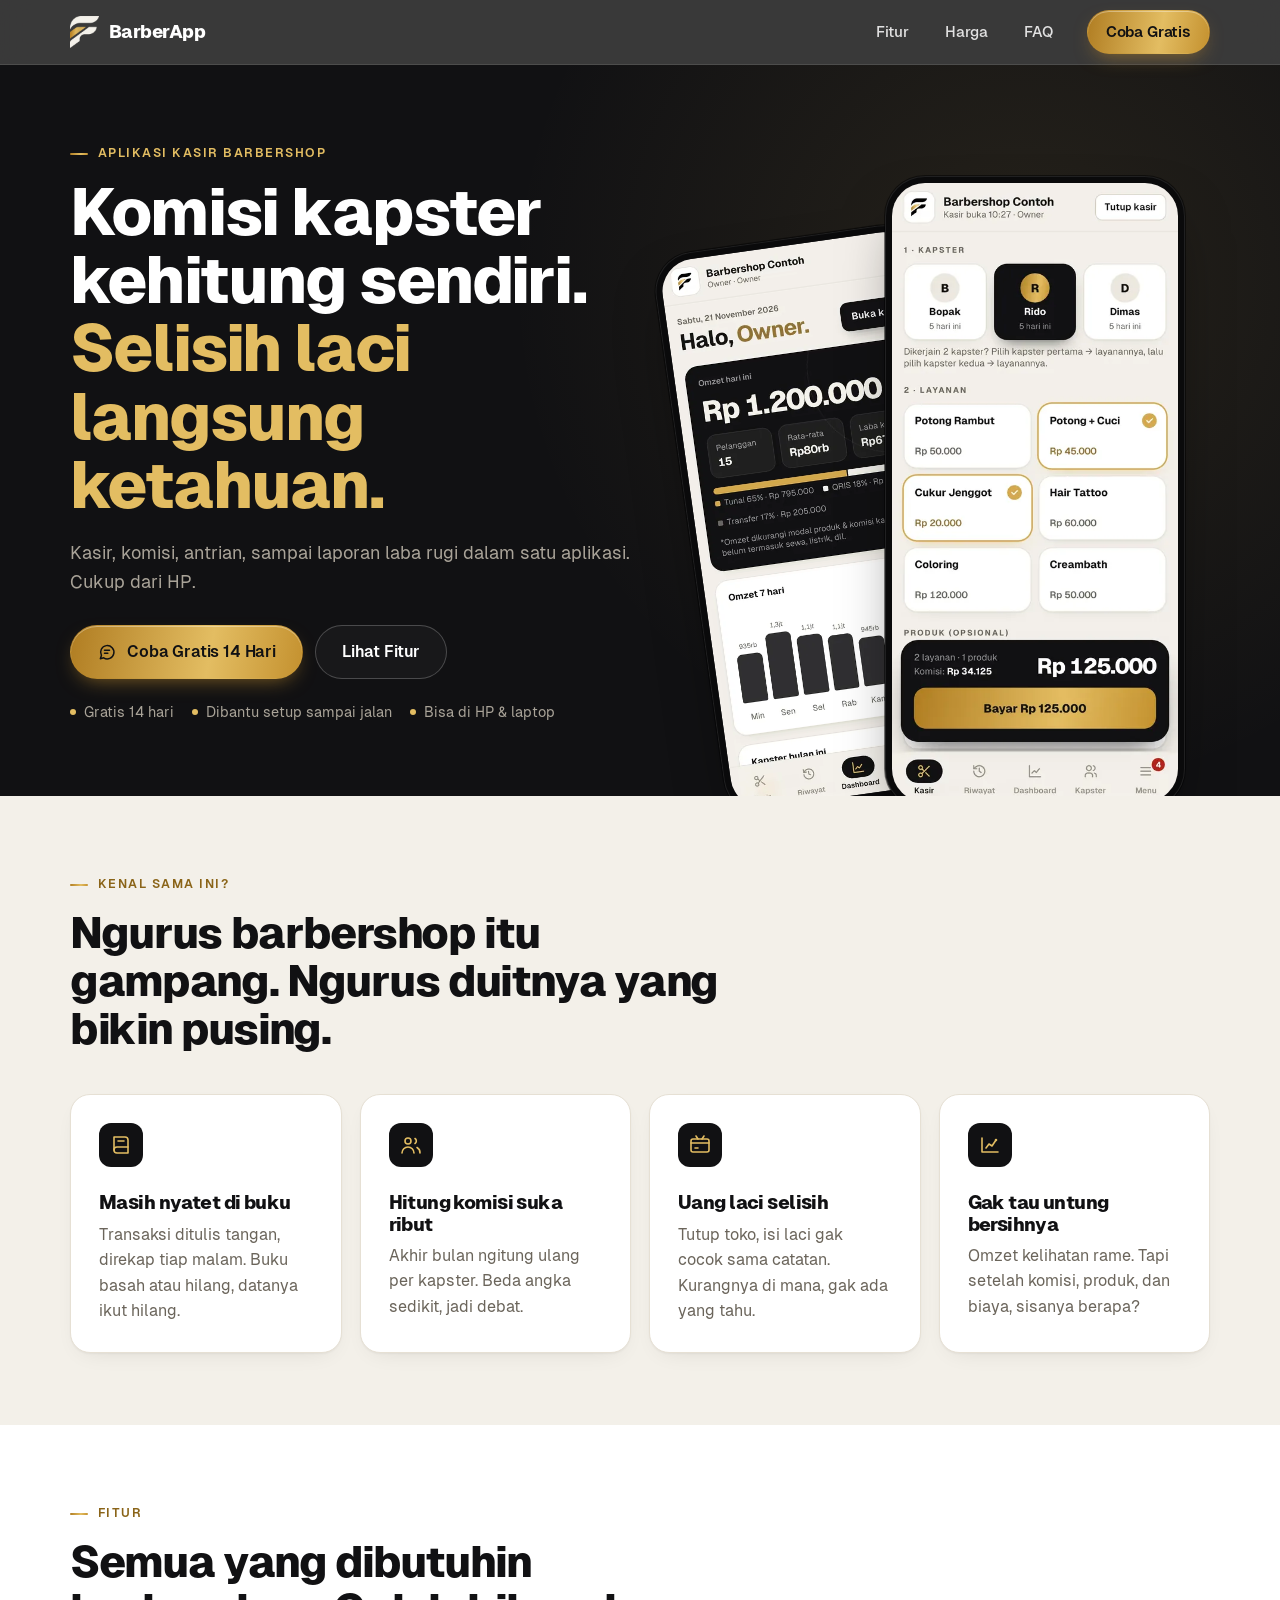
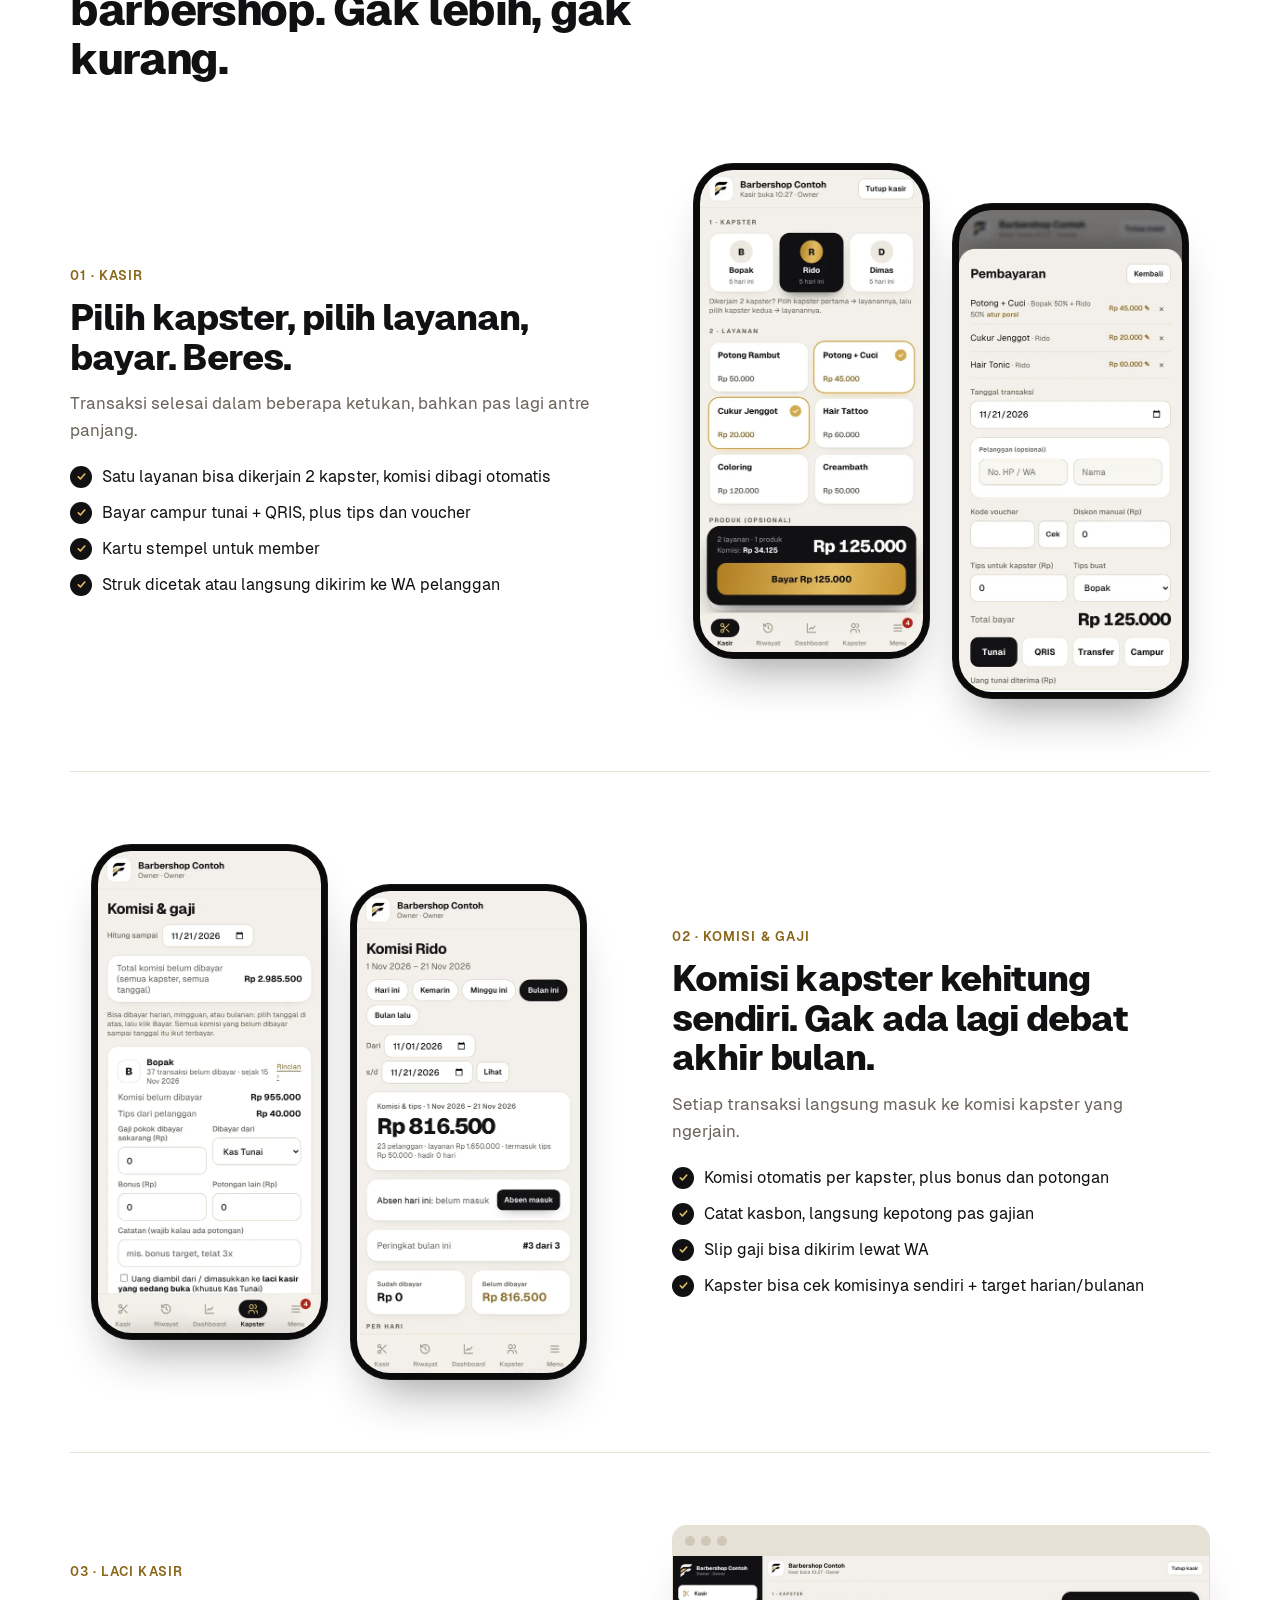
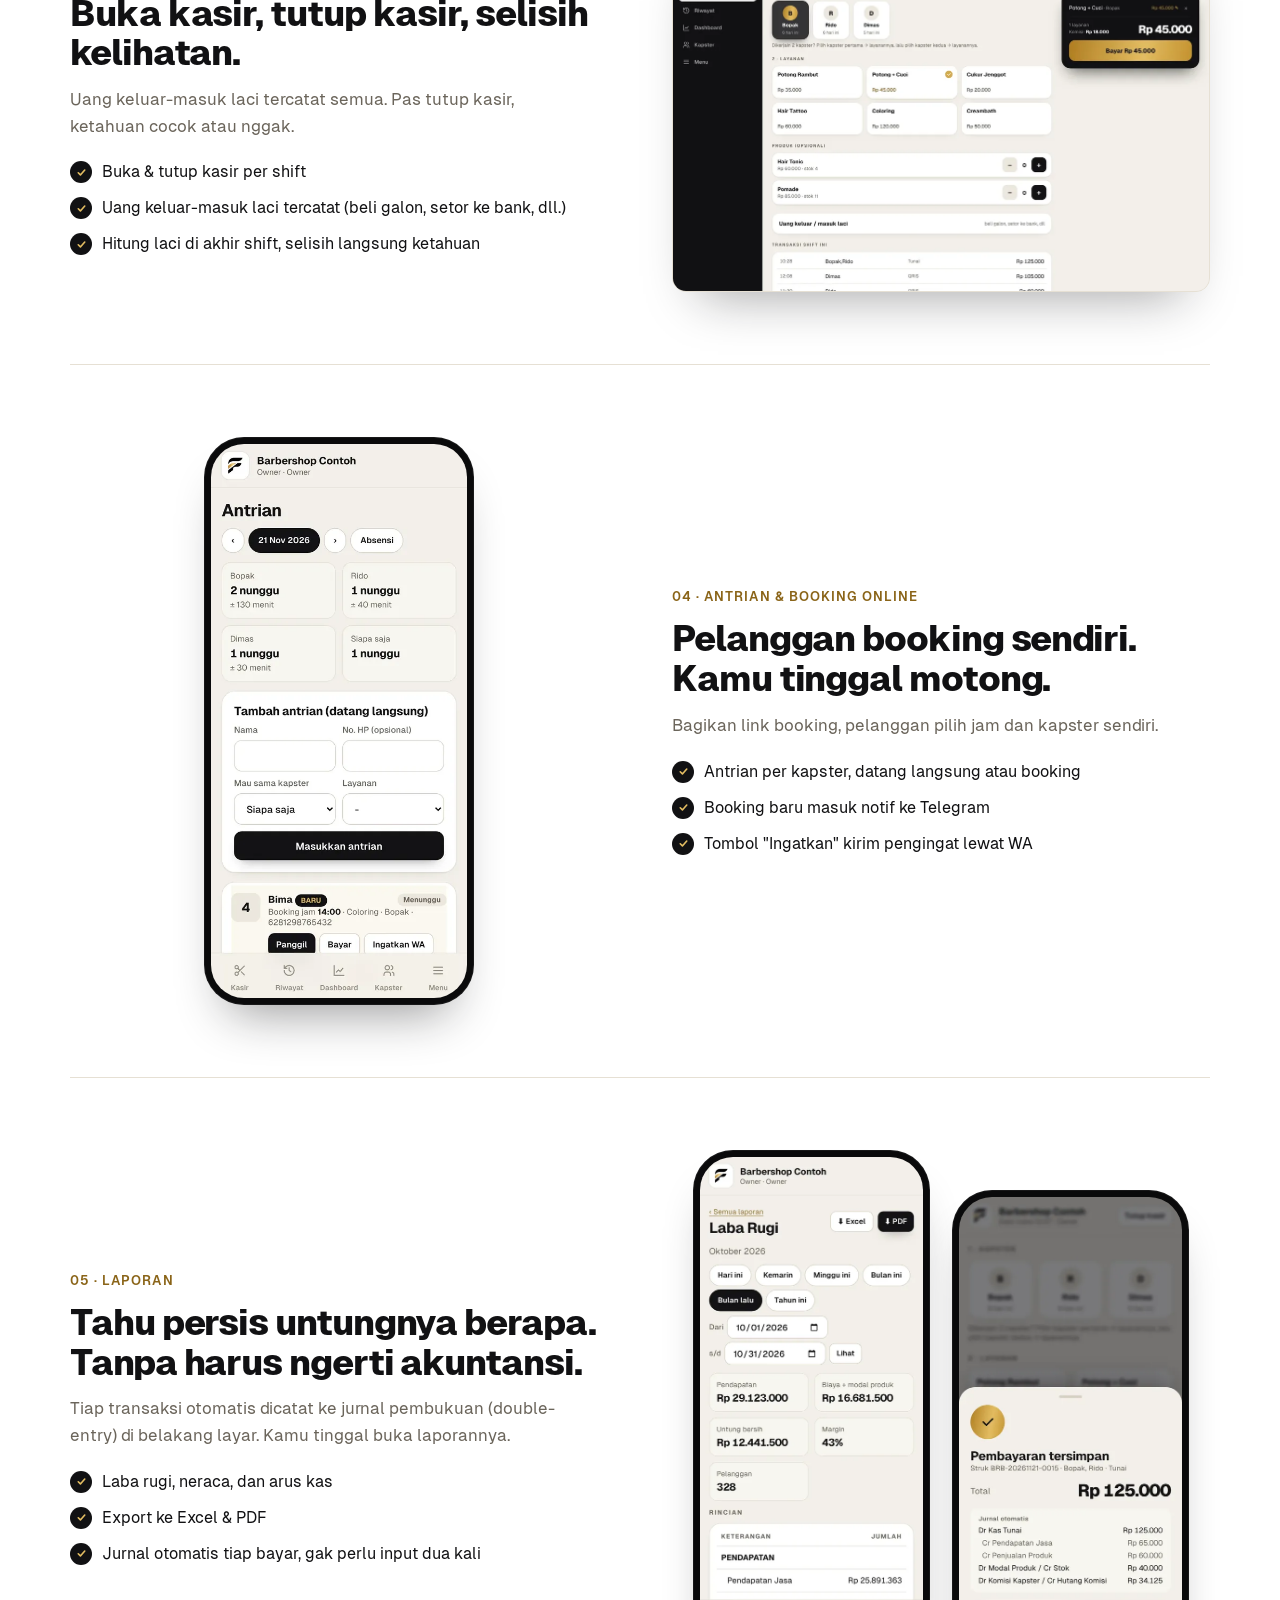
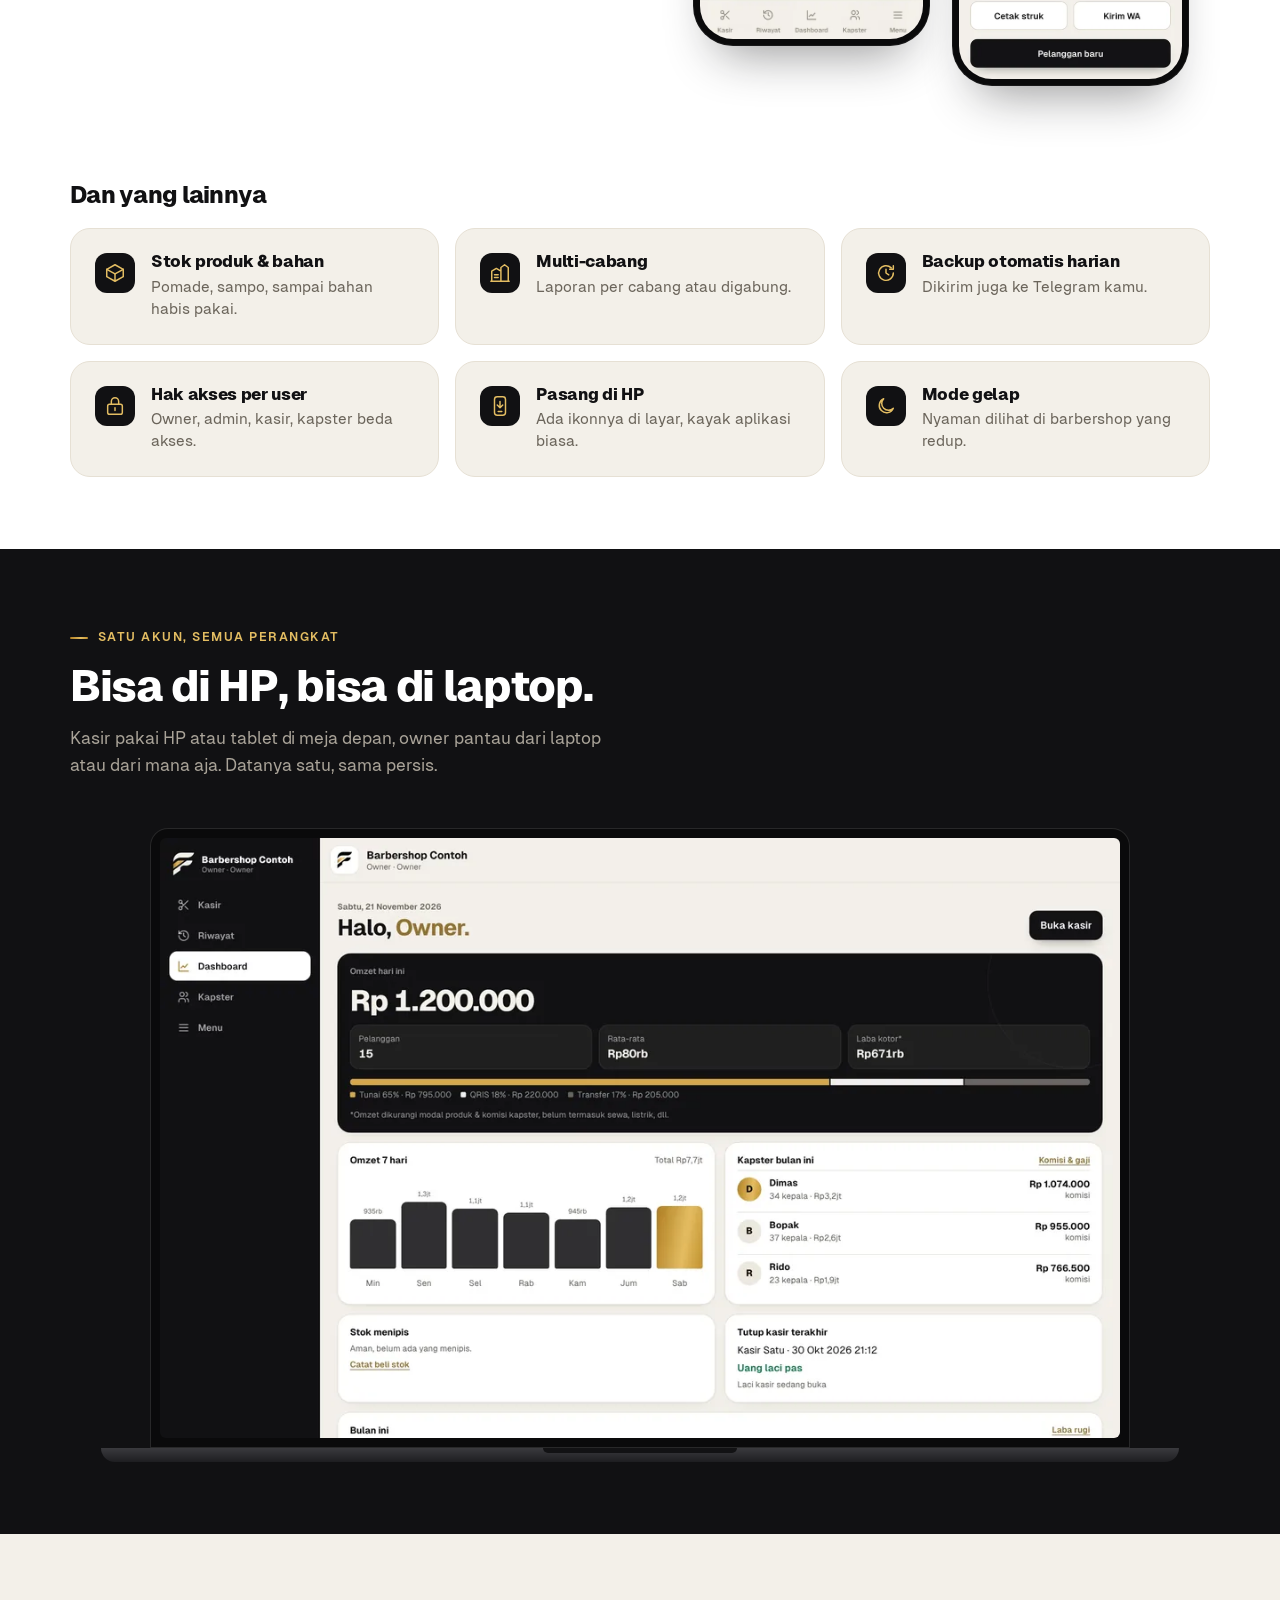
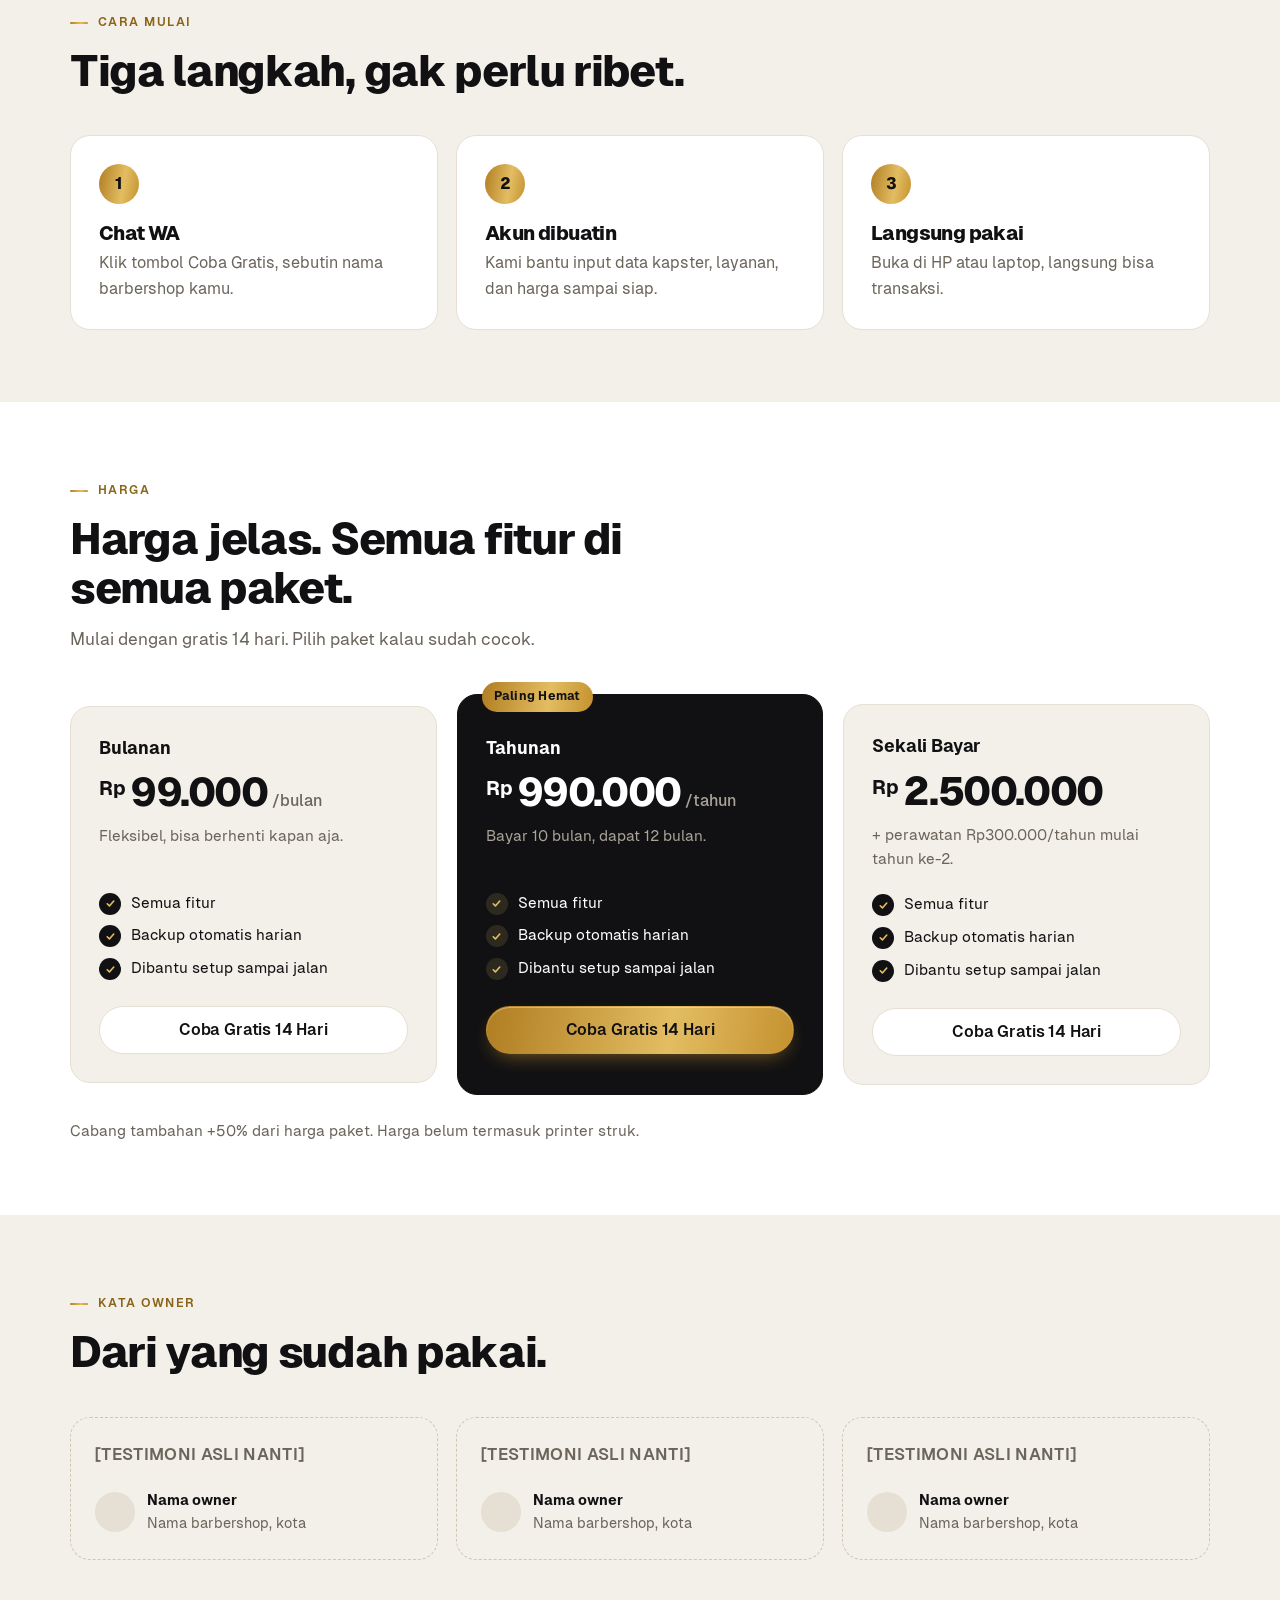
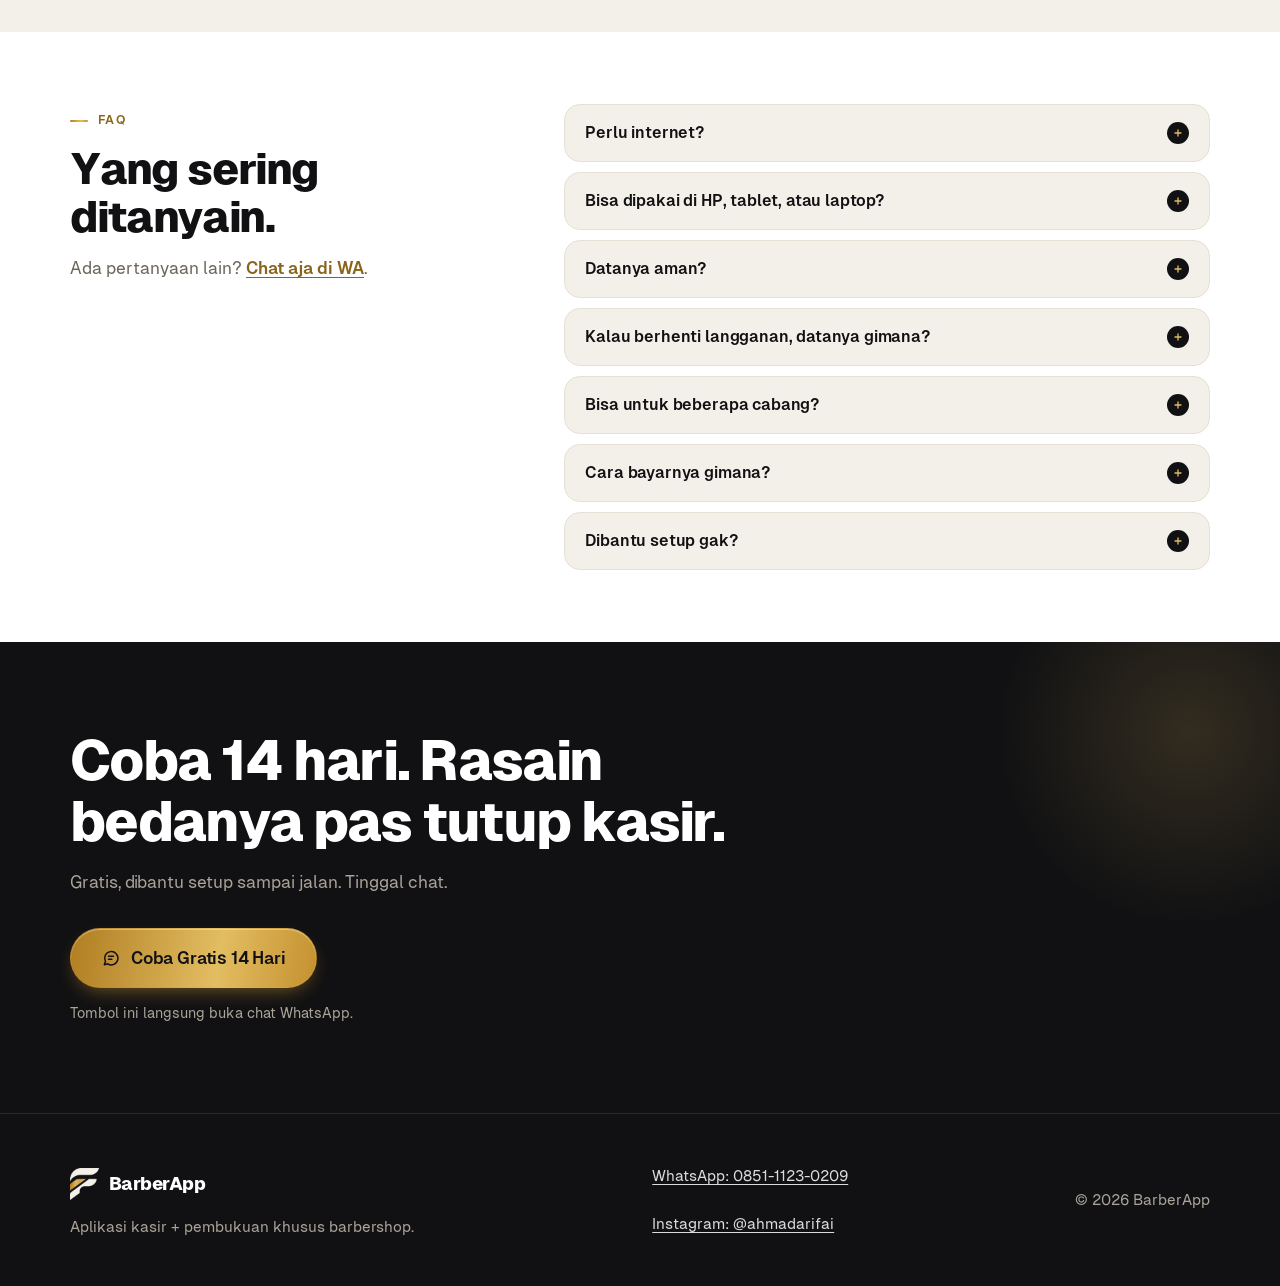
==== index.html @ f5767892 "Landing page BarberApp: static site, aset, og-image, config deploy Co-Authored-By: Claude Opus 5.5 <" ====
<!doctype html>
<html lang="id">
<head>
  <meta charset="utf-8">
  <meta name="viewport" content="width=device-width, initial-scale=1">
  <title>BarberApp — Aplikasi Kasir Barbershop + Hitung Komisi Kapster Otomatis</title>
  <meta name="description" content="Aplikasi kasir barbershop untuk owner 1–3 cabang: hitung komisi kapster otomatis, laci kasir anti selisih, antrian & booking online, sampai laporan laba rugi. Coba gratis 14 hari.">
  <meta name="keywords" content="aplikasi kasir barbershop, aplikasi barbershop Semarang, hitung komisi kapster, aplikasi pembukuan barbershop, kasir barbershop">
  <meta name="theme-color" content="#111113">
  <meta name="robots" content="index, follow">

  <!-- Open Graph / sosial. Setelah domain jadi, ganti og:image & og:url jadi URL absolut (lihat README). -->
  <meta property="og:type" content="website">
  <meta property="og:locale" content="id_ID">
  <meta property="og:site_name" content="BarberApp">
  <meta property="og:title" content="BarberApp — Aplikasi Kasir Barbershop">
  <meta property="og:description" content="Komisi kapster kehitung sendiri. Selisih laci langsung ketahuan. Kasir + pembukuan khusus barbershop, coba gratis 14 hari.">
  <meta property="og:image" content="og-image.png">
  <meta property="og:image:width" content="1200">
  <meta property="og:image:height" content="630">
  <meta property="og:image:alt" content="BarberApp, aplikasi kasir barbershop">
  <meta name="twitter:card" content="summary_large_image">
  <meta name="twitter:title" content="BarberApp — Aplikasi Kasir Barbershop">
  <meta name="twitter:description" content="Komisi kapster kehitung sendiri. Selisih laci langsung ketahuan. Coba gratis 14 hari.">
  <meta name="twitter:image" content="og-image.png">

  <link rel="icon" type="image/png" sizes="64x64" href="assets/favicon.png">
  <link rel="apple-touch-icon" href="assets/app-icon-512.png">

  <link rel="preload" href="assets/fonts/geist-800.woff2" as="font" type="font/woff2" crossorigin>
  <link rel="preload" href="assets/fonts/geist-400.woff2" as="font" type="font/woff2" crossorigin>
  <link rel="stylesheet" href="style.css">
  <script>document.documentElement.classList.add("js")</script>

  <script type="application/ld+json">
  {
    "@context": "https://schema.org",
    "@type": "SoftwareApplication",
    "name": "BarberApp",
    "applicationCategory": "BusinessApplication",
    "applicationSubCategory": "Aplikasi kasir barbershop",
    "operatingSystem": "Web, Android, iOS, Windows, macOS",
    "inLanguage": "id",
    "description": "Aplikasi kasir dan pembukuan khusus barbershop: hitung komisi kapster otomatis, laci kasir, antrian & booking online, laporan laba rugi, neraca, dan arus kas.",
    "keywords": "aplikasi kasir barbershop, aplikasi barbershop Semarang, hitung komisi kapster",
    "offers": [
      { "@type": "Offer", "name": "Bulanan", "price": "99000", "priceCurrency": "IDR" },
      { "@type": "Offer", "name": "Tahunan", "price": "990000", "priceCurrency": "IDR" },
      { "@type": "Offer", "name": "Sekali Bayar", "price": "2500000", "priceCurrency": "IDR" }
    ]
  }
  </script>
</head>
<body>
  <a class="skip-link" href="#main">Langsung ke konten</a>

  <!-- ========== NAVBAR ========== -->
  <header class="nav" id="top">
    <div class="container nav__inner">
      <a class="brand" href="#top" aria-label="BarberApp, kembali ke atas">
        <img src="assets/logo-ondark-96.png" width="29" height="32" alt="">
        <span>BarberApp</span>
      </a>
      <nav class="nav__menu" id="nav-menu" aria-label="Navigasi utama">
        <a href="#fitur">Fitur</a>
        <a href="#harga">Harga</a>
        <a href="#faq">FAQ</a>
      </nav>
      <a class="btn btn--gold btn--sm nav__cta js-wa" href="https://wa.me/6285111230209?text=Halo%2C%20saya%20mau%20coba%20BarberApp%20untuk%20barbershop%20saya%3A%20" target="_blank" rel="noopener">Coba Gratis</a>
      <button class="nav__toggle" type="button" aria-expanded="false" aria-controls="nav-menu" aria-label="Buka menu">
        <svg width="22" height="22" viewBox="0 0 24 24" fill="none" stroke="currentColor" stroke-width="1.8" stroke-linecap="round" aria-hidden="true"><path class="i-open" d="M4 7h16M4 12h16M4 17h16"/><path class="i-close" d="M6 6l12 12M18 6L6 18"/></svg>
      </button>
    </div>
  </header>

  <main id="main">

    <!-- ========== HERO ========== -->
    <section class="hero dark" id="hero">
      <div class="container hero__grid">
        <div class="hero__copy">
          <p class="eyebrow eyebrow--dark">Aplikasi kasir barbershop</p>
          <h1>Komisi kapster kehitung sendiri. <span class="text-gold">Selisih laci langsung ketahuan.</span></h1>
          <p class="lead">Kasir, komisi, antrian, sampai laporan laba rugi dalam satu aplikasi. Cukup dari HP.</p>
          <div class="btn-row">
            <a class="btn btn--gold btn--lg js-wa" href="https://wa.me/6285111230209?text=Halo%2C%20saya%20mau%20coba%20BarberApp%20untuk%20barbershop%20saya%3A%20" target="_blank" rel="noopener">
              <svg class="ico" viewBox="0 0 24 24" aria-hidden="true"><path d="M4 20l1.3-3.9A8 8 0 1 1 8 19z"/><path d="M9 10h6M9 13.5h4"/></svg>
              Coba Gratis 14 Hari
            </a>
            <a class="btn btn--ghost btn--lg" href="#fitur">Lihat Fitur</a>
          </div>
          <ul class="hero__notes" aria-label="Keuntungan">
            <li>Gratis 14 hari</li>
            <li>Dibantu setup sampai jalan</li>
            <li>Bisa di HP &amp; laptop</li>
          </ul>
        </div>

        <div class="hero__visual">
          <div class="phone phone--back">
            <img src="assets/ss-dashboard-480.webp" srcset="assets/ss-dashboard-480.webp 480w, assets/ss-dashboard.webp 780w" sizes="(min-width: 1024px) 270px, 200px" width="780" height="1688" alt="Dashboard owner BarberApp: omzet hari ini dan grafik omzet 7 hari" fetchpriority="low">
          </div>
          <div class="phone phone--front">
            <img src="assets/ss-kasir-480.webp" srcset="assets/ss-kasir-480.webp 480w, assets/ss-kasir.webp 780w" sizes="(min-width: 1024px) 300px, 230px" width="780" height="1688" alt="Layar kasir BarberApp: pilih kapster, layanan terpilih ditandai centang emas, dan tombol Bayar" fetchpriority="high">
          </div>
          <div class="hero__glow" aria-hidden="true"></div>
        </div>
      </div>
    </section>

    <!-- ========== MASALAH ========== -->
    <section class="section light" id="masalah" aria-labelledby="masalah-title">
      <div class="container">
        <div class="section-head reveal">
          <p class="eyebrow">Kenal sama ini?</p>
          <h2 id="masalah-title">Ngurus barbershop itu gampang. Ngurus duitnya yang bikin pusing.</h2>
        </div>
        <div class="pain-grid">
          <article class="card pain reveal">
            <svg class="pain__ico" viewBox="0 0 24 24" aria-hidden="true"><path d="M5 4h11a3 3 0 0 1 3 3v13H8a3 3 0 0 1-3-3z"/><path d="M5 17a3 3 0 0 1 3-3h11M9 8h6"/></svg>
            <h3>Masih nyatet di buku</h3>
            <p>Transaksi ditulis tangan, direkap tiap malam. Buku basah atau hilang, datanya ikut hilang.</p>
          </article>
          <article class="card pain reveal">
            <svg class="pain__ico" viewBox="0 0 24 24" aria-hidden="true"><circle cx="9" cy="8" r="3"/><path d="M3 20a6 6 0 0 1 12 0"/><path d="M16 5.5a3 3 0 0 1 0 5M18 14.5A6 6 0 0 1 21 20"/></svg>
            <h3>Hitung komisi suka ribut</h3>
            <p>Akhir bulan ngitung ulang per kapster. Beda angka sedikit, jadi debat.</p>
          </article>
          <article class="card pain reveal">
            <svg class="pain__ico" viewBox="0 0 24 24" aria-hidden="true"><rect x="3" y="6" width="18" height="13" rx="2"/><path d="M3 10h18M7 15h3"/><path d="M16 3l-2 3M8 3l2 3"/></svg>
            <h3>Uang laci selisih</h3>
            <p>Tutup toko, isi laci gak cocok sama catatan. Kurangnya di mana, gak ada yang tahu.</p>
          </article>
          <article class="card pain reveal">
            <svg class="pain__ico" viewBox="0 0 24 24" aria-hidden="true"><path d="M4 19V5M4 19h16"/><path d="M8 15l3-4 3 2 4-6"/><circle cx="18" cy="7" r="0.5"/></svg>
            <h3>Gak tau untung bersihnya</h3>
            <p>Omzet kelihatan rame. Tapi setelah komisi, produk, dan biaya, sisanya berapa?</p>
          </article>
        </div>
      </div>
    </section>

    <!-- ========== FITUR ========== -->
    <section class="section white" id="fitur" aria-labelledby="fitur-title">
      <div class="container">
        <div class="section-head reveal">
          <p class="eyebrow">Fitur</p>
          <h2 id="fitur-title">Semua yang dibutuhin barbershop. Gak lebih, gak kurang.</h2>
        </div>

        <!-- Fitur 1: Kasir -->
        <div class="feature reveal">
          <div class="feature__copy">
            <p class="feature__num">01 · Kasir</p>
            <h3>Pilih kapster, pilih layanan, bayar. Beres.</h3>
            <p>Transaksi selesai dalam beberapa ketukan, bahkan pas lagi antre panjang.</p>
            <ul class="checks">
              <li>Satu layanan bisa dikerjain 2 kapster, komisi dibagi otomatis</li>
              <li>Bayar campur tunai + QRIS, plus tips dan voucher</li>
              <li>Kartu stempel untuk member</li>
              <li>Struk dicetak atau langsung dikirim ke WA pelanggan</li>
            </ul>
          </div>
          <div class="feature__media duo">
            <div class="phone">
              <img src="assets/ss-kasir-480.webp" srcset="assets/ss-kasir-480.webp 480w, assets/ss-kasir.webp 780w" sizes="(min-width: 1024px) 260px, 44vw" width="780" height="1688" loading="lazy" decoding="async" alt="Layar kasir: daftar kapster di atas, kartu layanan, dan panel total dengan tombol Bayar">
            </div>
            <div class="phone phone--offset">
              <img src="assets/ss-bayar-480.webp" srcset="assets/ss-bayar-480.webp 480w, assets/ss-bayar.webp 780w" sizes="(min-width: 1024px) 260px, 44vw" width="780" height="1688" loading="lazy" decoding="async" alt="Lembar pembayaran dengan pilihan Tunai, QRIS, Transfer, atau Campur, serta kolom voucher dan tips">
            </div>
          </div>
        </div>

        <!-- Fitur 2: Komisi -->
        <div class="feature feature--flip reveal">
          <div class="feature__copy">
            <p class="feature__num">02 · Komisi &amp; gaji</p>
            <h3>Komisi kapster kehitung sendiri. Gak ada lagi debat akhir bulan.</h3>
            <p>Setiap transaksi langsung masuk ke komisi kapster yang ngerjain.</p>
            <ul class="checks">
              <li>Komisi otomatis per kapster, plus bonus dan potongan</li>
              <li>Catat kasbon, langsung kepotong pas gajian</li>
              <li>Slip gaji bisa dikirim lewat WA</li>
              <li>Kapster bisa cek komisinya sendiri + target harian/bulanan</li>
            </ul>
          </div>
          <div class="feature__media duo">
            <div class="phone">
              <img src="assets/ss-komisi-480.webp" srcset="assets/ss-komisi-480.webp 480w, assets/ss-komisi.webp 780w" sizes="(min-width: 1024px) 260px, 44vw" width="780" height="1688" loading="lazy" decoding="async" alt="Halaman komisi dan gaji: total komisi belum dibayar, kolom bonus dan potongan per kapster">
            </div>
            <div class="phone phone--offset">
              <img src="assets/ss-kapster-saya-480.webp" srcset="assets/ss-kapster-saya-480.webp 480w, assets/ss-kapster-saya.webp 780w" sizes="(min-width: 1024px) 260px, 44vw" width="780" height="1688" loading="lazy" decoding="async" alt="Tampilan kapster melihat komisinya sendiri bulan ini, peringkat, dan komisi yang belum dibayar">
            </div>
          </div>
        </div>

        <!-- Fitur 3: Laci kasir -->
        <div class="feature reveal">
          <div class="feature__copy">
            <p class="feature__num">03 · Laci kasir</p>
            <h3>Buka kasir, tutup kasir, selisih kelihatan.</h3>
            <p>Uang keluar-masuk laci tercatat semua. Pas tutup kasir, ketahuan cocok atau nggak.</p>
            <ul class="checks">
              <li>Buka &amp; tutup kasir per shift</li>
              <li>Uang keluar-masuk laci tercatat (beli galon, setor ke bank, dll.)</li>
              <li>Hitung laci di akhir shift, selisih langsung ketahuan</li>
            </ul>
          </div>
          <div class="feature__media">
            <!--
              GANTI NANTI: file assets/ss-tutup-kasir.webp yang dikirim rusak (isinya halaman "Not Found").
              Setelah ada screenshot tutup kasir yang benar, ganti blok .browser di bawah dengan:
              <div class="phone phone--solo">
                <img src="assets/ss-tutup-kasir.webp" width="780" height="1688" loading="lazy" decoding="async"
                     alt="Layar tutup kasir: hitung uang di laci dan bandingkan dengan catatan sistem">
              </div>
            -->
            <figure class="browser">
              <div class="browser__bar" aria-hidden="true"><i></i><i></i><i></i></div>
              <img src="assets/ss-desktop-kasir-1080.webp" srcset="assets/ss-desktop-kasir-1080.webp 1080w, assets/ss-desktop-kasir.webp 2160w" sizes="(min-width: 1024px) 560px, 92vw" width="2160" height="1350" loading="lazy" decoding="async" alt="Layar kasir versi laptop dengan menu uang keluar/masuk laci dan daftar transaksi shift ini">
            </figure>
          </div>
        </div>

        <!-- Fitur 4: Antrian -->
        <div class="feature feature--flip reveal">
          <div class="feature__copy">
            <p class="feature__num">04 · Antrian &amp; booking online</p>
            <h3>Pelanggan booking sendiri. Kamu tinggal motong.</h3>
            <p>Bagikan link booking, pelanggan pilih jam dan kapster sendiri.</p>
            <ul class="checks">
              <li>Antrian per kapster, datang langsung atau booking</li>
              <li>Booking baru masuk notif ke Telegram</li>
              <li>Tombol "Ingatkan" kirim pengingat lewat WA</li>
            </ul>
          </div>
          <div class="feature__media">
            <div class="phone phone--solo">
              <img src="assets/ss-antrian-480.webp" srcset="assets/ss-antrian-480.webp 480w, assets/ss-antrian.webp 780w" sizes="(min-width: 1024px) 280px, 62vw" width="780" height="1688" loading="lazy" decoding="async" alt="Halaman antrian: jumlah yang menunggu per kapster dan booking online berlabel BARU dengan tombol Ingatkan WA">
            </div>
          </div>
        </div>

        <!-- Fitur 5: Laporan -->
        <div class="feature reveal">
          <div class="feature__copy">
            <p class="feature__num">05 · Laporan</p>
            <h3>Tahu persis untungnya berapa. Tanpa harus ngerti akuntansi.</h3>
            <p>Tiap transaksi otomatis dicatat ke jurnal pembukuan (double-entry) di belakang layar. Kamu tinggal buka laporannya.</p>
            <ul class="checks">
              <li>Laba rugi, neraca, dan arus kas</li>
              <li>Export ke Excel &amp; PDF</li>
              <li>Jurnal otomatis tiap bayar, gak perlu input dua kali</li>
            </ul>
          </div>
          <div class="feature__media duo">
            <div class="phone">
              <img src="assets/ss-laporan-480.webp" srcset="assets/ss-laporan-480.webp 480w, assets/ss-laporan.webp 780w" sizes="(min-width: 1024px) 260px, 44vw" width="780" height="1688" loading="lazy" decoding="async" alt="Laporan laba rugi: pendapatan, biaya, untung bersih, dan margin, dengan tombol export Excel dan PDF">
            </div>
            <div class="phone phone--offset">
              <img src="assets/ss-struk-sukses-480.webp" srcset="assets/ss-struk-sukses-480.webp 480w, assets/ss-struk-sukses.webp 780w" sizes="(min-width: 1024px) 260px, 44vw" width="780" height="1688" loading="lazy" decoding="async" alt="Pembayaran tersimpan beserta jurnal otomatis debit-kredit, dan tombol Cetak struk atau Kirim WA">
            </div>
          </div>
        </div>

        <!-- Grid fitur kecil -->
        <div class="mini-head reveal">
          <h3>Dan yang lainnya</h3>
        </div>
        <ul class="mini-grid">
          <li class="card mini reveal">
            <svg class="mini__ico" viewBox="0 0 24 24" aria-hidden="true"><path d="M3 8l9-5 9 5-9 5z"/><path d="M3 8v8l9 5 9-5V8M12 13v8"/></svg>
            <div><h4>Stok produk &amp; bahan</h4><p>Pomade, sampo, sampai bahan habis pakai.</p></div>
          </li>
          <li class="card mini reveal">
            <svg class="mini__ico" viewBox="0 0 24 24" aria-hidden="true"><path d="M3 21V10l5-3 5 3v11M13 21V6l4-3 4 3v15M2 21h20"/><path d="M6 14h4M6 17h4"/></svg>
            <div><h4>Multi-cabang</h4><p>Laporan per cabang atau digabung.</p></div>
          </li>
          <li class="card mini reveal">
            <svg class="mini__ico" viewBox="0 0 24 24" aria-hidden="true"><path d="M20 12a8 8 0 1 1-2.3-5.6"/><path d="M20 4v4h-4M12 8v4l3 2"/></svg>
            <div><h4>Backup otomatis harian</h4><p>Dikirim juga ke Telegram kamu.</p></div>
          </li>
          <li class="card mini reveal">
            <svg class="mini__ico" viewBox="0 0 24 24" aria-hidden="true"><rect x="4" y="10" width="16" height="11" rx="2"/><path d="M8 10V7a4 4 0 0 1 8 0v3M12 14v3"/></svg>
            <div><h4>Hak akses per user</h4><p>Owner, admin, kasir, kapster beda akses.</p></div>
          </li>
          <li class="card mini reveal">
            <svg class="mini__ico" viewBox="0 0 24 24" aria-hidden="true"><rect x="6" y="2" width="12" height="20" rx="3"/><path d="M12 7v7M9 11l3 3 3-3M10 18h4"/></svg>
            <div><h4>Pasang di HP</h4><p>Ada ikonnya di layar, kayak aplikasi biasa.</p></div>
          </li>
          <li class="card mini reveal">
            <svg class="mini__ico" viewBox="0 0 24 24" aria-hidden="true"><path d="M20 14.5A8 8 0 1 1 9.5 4a6.5 6.5 0 0 0 10.5 10.5z"/></svg>
            <div><h4>Mode gelap</h4><p>Nyaman dilihat di barbershop yang redup.</p></div>
          </li>
        </ul>
      </div>
    </section>

    <!-- ========== BISA DI HP & LAPTOP ========== -->
    <section class="section dark devices" aria-labelledby="devices-title">
      <div class="container">
        <div class="section-head reveal">
          <p class="eyebrow eyebrow--dark">Satu akun, semua perangkat</p>
          <h2 id="devices-title">Bisa di HP, bisa di laptop.</h2>
          <p class="lead">Kasir pakai HP atau tablet di meja depan, owner pantau dari laptop atau dari mana aja. Datanya satu, sama persis.</p>
        </div>
        <div class="laptop reveal">
          <div class="laptop__screen">
            <img src="assets/ss-desktop-dashboard-1080.webp" srcset="assets/ss-desktop-dashboard-1080.webp 1080w, assets/ss-desktop-dashboard.webp 2160w" sizes="(min-width: 1100px) 960px, 90vw" width="2160" height="1350" loading="lazy" decoding="async" alt="Dashboard BarberApp di laptop: omzet hari ini, grafik 7 hari, komisi kapster bulan ini, stok menipis, dan tutup kasir terakhir">
          </div>
          <div class="laptop__base" aria-hidden="true"></div>
        </div>
      </div>
    </section>

    <!-- ========== CARA MULAI ========== -->
    <section class="section light" id="cara-mulai" aria-labelledby="mulai-title">
      <div class="container">
        <div class="section-head reveal">
          <p class="eyebrow">Cara mulai</p>
          <h2 id="mulai-title">Tiga langkah, gak perlu ribet.</h2>
        </div>
        <ol class="steps">
          <li class="step reveal">
            <span class="step__num" aria-hidden="true">1</span>
            <h3>Chat WA</h3>
            <p>Klik tombol Coba Gratis, sebutin nama barbershop kamu.</p>
          </li>
          <li class="step reveal">
            <span class="step__num" aria-hidden="true">2</span>
            <h3>Akun dibuatin</h3>
            <p>Kami bantu input data kapster, layanan, dan harga sampai siap.</p>
          </li>
          <li class="step reveal">
            <span class="step__num" aria-hidden="true">3</span>
            <h3>Langsung pakai</h3>
            <p>Buka di HP atau laptop, langsung bisa transaksi.</p>
          </li>
        </ol>
      </div>
    </section>

    <!-- ========== HARGA ========== -->
    <section class="section white" id="harga" aria-labelledby="harga-title">
      <div class="container">
        <div class="section-head reveal">
          <p class="eyebrow">Harga</p>
          <h2 id="harga-title">Harga jelas. Semua fitur di semua paket.</h2>
          <p class="lead">Mulai dengan gratis 14 hari. Pilih paket kalau sudah cocok.</p>
        </div>
        <div class="price-grid">
          <article class="card price reveal">
            <h3>Bulanan</h3>
            <p class="price__amount"><span class="price__rp">Rp</span>99.000<span class="price__per">/bulan</span></p>
            <p class="price__note">Fleksibel, bisa berhenti kapan aja.</p>
            <ul class="checks checks--sm">
              <li>Semua fitur</li>
              <li>Backup otomatis harian</li>
              <li>Dibantu setup sampai jalan</li>
            </ul>
            <a class="btn btn--outline btn--block js-wa" href="https://wa.me/6285111230209?text=Halo%2C%20saya%20mau%20coba%20BarberApp%20untuk%20barbershop%20saya%3A%20" target="_blank" rel="noopener">Coba Gratis 14 Hari</a>
          </article>

          <article class="card price price--featured reveal">
            <p class="badge">Paling Hemat</p>
            <h3>Tahunan</h3>
            <p class="price__amount"><span class="price__rp">Rp</span>990.000<span class="price__per">/tahun</span></p>
            <p class="price__note">Bayar 10 bulan, dapat 12 bulan.</p>
            <ul class="checks checks--sm">
              <li>Semua fitur</li>
              <li>Backup otomatis harian</li>
              <li>Dibantu setup sampai jalan</li>
            </ul>
            <a class="btn btn--gold btn--block js-wa" href="https://wa.me/6285111230209?text=Halo%2C%20saya%20mau%20coba%20BarberApp%20untuk%20barbershop%20saya%3A%20" target="_blank" rel="noopener">Coba Gratis 14 Hari</a>
          </article>

          <article class="card price reveal">
            <h3>Sekali Bayar</h3>
            <p class="price__amount"><span class="price__rp">Rp</span>2.500.000</p>
            <p class="price__note">+ perawatan Rp300.000/tahun mulai tahun ke-2.</p>
            <ul class="checks checks--sm">
              <li>Semua fitur</li>
              <li>Backup otomatis harian</li>
              <li>Dibantu setup sampai jalan</li>
            </ul>
            <a class="btn btn--outline btn--block js-wa" href="https://wa.me/6285111230209?text=Halo%2C%20saya%20mau%20coba%20BarberApp%20untuk%20barbershop%20saya%3A%20" target="_blank" rel="noopener">Coba Gratis 14 Hari</a>
          </article>
        </div>
        <p class="price-foot">Cabang tambahan +50% dari harga paket. Harga belum termasuk printer struk.</p>
      </div>
    </section>

    <!-- ========== TESTIMONI ========== -->
    <!--
      TESTIMONI: 3 slot di bawah masih PLACEHOLDER.
      Ganti isi <blockquote> dan <figcaption> dengan testimoni asli (dengan izin pemiliknya),
      lalu hapus class "testi--placeholder" dan teks "[TESTIMONI ASLI NANTI]".
      Kalau belum ada testimoni sama sekali, hapus seluruh <section id="testimoni"> ini.
    -->
    <section class="section light" id="testimoni" aria-labelledby="testi-title">
      <div class="container">
        <div class="section-head reveal">
          <p class="eyebrow">Kata owner</p>
          <h2 id="testi-title">Dari yang sudah pakai.</h2>
        </div>
        <div class="testi-grid">
          <!-- TESTIMONI 1 -->
          <figure class="card testi testi--placeholder reveal">
            <blockquote><p>[TESTIMONI ASLI NANTI]</p></blockquote>
            <figcaption><span class="testi__avatar" aria-hidden="true"></span><span><strong>Nama owner</strong><br>Nama barbershop, kota</span></figcaption>
          </figure>
          <!-- TESTIMONI 2 -->
          <figure class="card testi testi--placeholder reveal">
            <blockquote><p>[TESTIMONI ASLI NANTI]</p></blockquote>
            <figcaption><span class="testi__avatar" aria-hidden="true"></span><span><strong>Nama owner</strong><br>Nama barbershop, kota</span></figcaption>
          </figure>
          <!-- TESTIMONI 3 -->
          <figure class="card testi testi--placeholder reveal">
            <blockquote><p>[TESTIMONI ASLI NANTI]</p></blockquote>
            <figcaption><span class="testi__avatar" aria-hidden="true"></span><span><strong>Nama owner</strong><br>Nama barbershop, kota</span></figcaption>
          </figure>
        </div>
      </div>
    </section>

    <!-- ========== FAQ ========== -->
    <section class="section white" id="faq" aria-labelledby="faq-title">
      <div class="container faq-layout">
        <div class="section-head reveal">
          <p class="eyebrow">FAQ</p>
          <h2 id="faq-title">Yang sering ditanyain.</h2>
          <p class="lead">Ada pertanyaan lain? <a class="link js-wa" href="https://wa.me/6285111230209?text=Halo%2C%20saya%20mau%20coba%20BarberApp%20untuk%20barbershop%20saya%3A%20" target="_blank" rel="noopener">Chat aja di WA</a>.</p>
        </div>
        <div class="faq">
          <details>
            <summary>Perlu internet?</summary>
            <p>Iya, BarberApp jalan online. Tapi ringan, sinyal HP biasa udah cukup.</p>
          </details>
          <details>
            <summary>Bisa dipakai di HP, tablet, atau laptop?</summary>
            <p>Bisa semua. Di HP juga bisa dipasang di layar utama, kayak aplikasi biasa.</p>
          </details>
          <details>
            <summary>Datanya aman?</summary>
            <p>Data di-backup otomatis tiap hari, dan backup-nya juga dikirim ke Telegram kamu. Akses tiap user juga diatur sesuai perannya: owner, admin, kasir, atau kapster.</p>
          </details>
          <details>
            <summary>Kalau berhenti langganan, datanya gimana?</summary>
            <p>Data tetap milik kamu. Backup-nya bisa didownload.</p>
          </details>
          <details>
            <summary>Bisa untuk beberapa cabang?</summary>
            <p>Bisa. Tiap cabang ada laporannya sendiri, plus laporan gabungan. Cabang tambahan dikenakan 50% dari harga paket.</p>
          </details>
          <details>
            <summary>Cara bayarnya gimana?</summary>
            <p>Transfer bank atau QRIS.</p>
          </details>
          <details>
            <summary>Dibantu setup gak?</summary>
            <p>Dibantu sampai jalan. Akun dibuatin, data kapster dan layanan dibantu input.</p>
          </details>
        </div>
      </div>
    </section>

    <!-- ========== CTA PENUTUP ========== -->
    <section class="section dark cta" aria-labelledby="cta-title">
      <div class="container cta__inner reveal">
        <h2 id="cta-title">Coba 14 hari. Rasain bedanya pas tutup kasir.</h2>
        <p class="lead">Gratis, dibantu setup sampai jalan. Tinggal chat.</p>
        <a class="btn btn--gold btn--xl js-wa" href="https://wa.me/6285111230209?text=Halo%2C%20saya%20mau%20coba%20BarberApp%20untuk%20barbershop%20saya%3A%20" target="_blank" rel="noopener">
          <svg class="ico" viewBox="0 0 24 24" aria-hidden="true"><path d="M4 20l1.3-3.9A8 8 0 1 1 8 19z"/><path d="M9 10h6M9 13.5h4"/></svg>
          Coba Gratis 14 Hari
        </a>
        <p class="cta__sub">Tombol ini langsung buka chat WhatsApp.</p>
      </div>
    </section>
  </main>

  <!-- ========== FOOTER ========== -->
  <footer class="footer dark">
    <div class="container footer__inner">
      <div class="footer__brand">
        <a class="brand" href="#top" aria-label="BarberApp, kembali ke atas">
          <img src="assets/logo-ondark-96.png" width="29" height="32" alt="" loading="lazy">
          <span>BarberApp</span>
        </a>
        <p>Aplikasi kasir + pembukuan khusus barbershop.</p>
      </div>
      <ul class="footer__links">
        <li><a class="js-wa" href="https://wa.me/6285111230209?text=Halo%2C%20saya%20mau%20coba%20BarberApp%20untuk%20barbershop%20saya%3A%20" target="_blank" rel="noopener">WhatsApp: 0851-1123-0209</a></li>
        <li><a href="https://instagram.com/ahmadarifai" target="_blank" rel="noopener">Instagram: @ahmadarifai</a></li>
      </ul>
      <p class="footer__copy">© 2026 BarberApp</p>
    </div>
  </footer>

  <!-- Tombol WA melayang (khusus HP, muncul setelah lewat hero) -->
  <a class="wa-float js-wa" href="https://wa.me/6285111230209?text=Halo%2C%20saya%20mau%20coba%20BarberApp%20untuk%20barbershop%20saya%3A%20" target="_blank" rel="noopener" aria-label="Coba gratis lewat WhatsApp" tabindex="-1" aria-hidden="true">
    <svg viewBox="0 0 24 24" aria-hidden="true"><path d="M4 20l1.3-3.9A8 8 0 1 1 8 19z"/><path d="M9 10h6M9 13.5h4"/></svg>
    <span>Coba Gratis</span>
  </a>

  <script src="script.js" defer></script>
</body>
</html>
---- style.css ----
/* =========================================================
   BarberApp landing — style.css (tanpa framework)
   ========================================================= */

/* ---------- Fonts (self-host) ---------- */
@font-face { font-family: "Geist"; src: url("assets/fonts/geist-400.woff2") format("woff2"); font-weight: 400; font-style: normal; font-display: swap; }
@font-face { font-family: "Geist"; src: url("assets/fonts/geist-500.woff2") format("woff2"); font-weight: 500; font-style: normal; font-display: swap; }
@font-face { font-family: "Geist"; src: url("assets/fonts/geist-600.woff2") format("woff2"); font-weight: 600; font-style: normal; font-display: swap; }
@font-face { font-family: "Geist"; src: url("assets/fonts/geist-700.woff2") format("woff2"); font-weight: 700; font-style: normal; font-display: swap; }
@font-face { font-family: "Geist"; src: url("assets/fonts/geist-800.woff2") format("woff2"); font-weight: 800; font-style: normal; font-display: swap; }

/* ---------- Tokens ---------- */
:root {
  --onyx: #111113;
  --onyx-2: #1a1a1d;
  --ivory: #F3F0E9;
  --white: #FFFFFF;
  --gold: #B8862B;
  --gold-light: #E3BD62;
  --gold-ink: #8A6418;          /* emas gelap untuk teks kecil di background terang (kontras AA) */
  --gold-grad: linear-gradient(100deg, #B07D22, #E3BD62 60%, #C4912F);
  --text: #111113;
  --muted: #6B655B;
  --muted-dark: #A9A398;        /* teks muted di background onyx */
  --line: #E6E0D4;
  --line-dark: rgba(255, 255, 255, .1);

  --radius: 20px;
  --radius-sm: 12px;
  --shadow: 0 1px 2px rgba(17, 17, 19, .04), 0 8px 24px -12px rgba(17, 17, 19, .12);
  --shadow-lg: 0 30px 60px -20px rgba(0, 0, 0, .55);

  --nav-h: 64px;
  --gutter: 20px;
  --maxw: 1180px;
  --ease: cubic-bezier(.2, .7, .2, 1);
}

/* ---------- Reset ---------- */
*, *::before, *::after { box-sizing: border-box; }
html { -webkit-text-size-adjust: 100%; scroll-padding-top: calc(var(--nav-h) + 12px); }
@media (prefers-reduced-motion: no-preference) { html { scroll-behavior: smooth; } }
body {
  margin: 0;
  font-family: "Geist", system-ui, -apple-system, "Segoe UI", Roboto, sans-serif;
  font-size: 1rem;
  line-height: 1.6;
  color: var(--text);
  background: var(--ivory);
  -webkit-font-smoothing: antialiased;
  text-rendering: optimizeLegibility;
}
img { max-width: 100%; height: auto; display: block; }
h1, h2, h3, h4 { margin: 0; line-height: 1.1; letter-spacing: -0.03em; font-weight: 800; }
p { margin: 0; }
ul, ol { margin: 0; padding: 0; list-style: none; }
a { color: inherit; }
svg { flex-shrink: 0; }

:focus-visible { outline: 3px solid var(--gold-light); outline-offset: 3px; border-radius: 6px; }
.light :focus-visible, .white :focus-visible { outline-color: var(--gold-ink); }

.skip-link {
  position: absolute; left: 12px; top: -60px; z-index: 100;
  background: var(--gold-light); color: var(--onyx); padding: 10px 16px; border-radius: 10px; font-weight: 600;
}
.skip-link:focus { top: 12px; }

/* ---------- Layout ---------- */
.container { width: 100%; max-width: var(--maxw); margin: 0 auto; padding: 0 var(--gutter); }
.section { padding: 72px 0; }
.light { background: var(--ivory); }
.white { background: var(--white); }
.dark { background: var(--onyx); color: var(--white); }

.section-head { max-width: 680px; margin-bottom: 40px; }
.section-head h2 { font-size: clamp(1.75rem, 1.2rem + 2.6vw, 2.75rem); }
.section-head .lead { margin-top: 14px; }

.eyebrow {
  display: inline-flex; align-items: center; gap: 10px;
  font-size: .78rem; font-weight: 600; letter-spacing: .12em; text-transform: uppercase;
  color: var(--gold-ink); margin-bottom: 14px;
}
.eyebrow::before { content: ""; width: 18px; height: 2px; border-radius: 2px; background: var(--gold-grad); }
.eyebrow--dark { color: var(--gold-light); }

.lead { font-size: 1.075rem; color: var(--muted); max-width: 560px; }
.dark .lead { color: var(--muted-dark); }
.text-gold { color: var(--gold-light); }
.link { color: var(--gold-ink); font-weight: 600; text-underline-offset: 3px; }

/* ---------- Buttons ---------- */
.btn {
  display: inline-flex; align-items: center; justify-content: center; gap: 10px;
  min-height: 48px; padding: 0 22px; border-radius: 999px;
  font: inherit; font-weight: 600; font-size: 1rem; letter-spacing: -0.01em;
  text-decoration: none; cursor: pointer; border: 1px solid transparent;
  transition: transform .2s var(--ease), box-shadow .2s var(--ease), background-color .2s, border-color .2s;
}
.btn:active { transform: translateY(1px); }
.btn--gold {
  background: var(--gold-grad); color: var(--onyx);
  box-shadow: 0 1px 0 rgba(255, 255, 255, .35) inset, 0 8px 20px -8px rgba(184, 134, 43, .7);
}
.btn--gold:hover { box-shadow: 0 1px 0 rgba(255, 255, 255, .35) inset, 0 12px 28px -8px rgba(184, 134, 43, .85); transform: translateY(-1px); }
.btn--ghost { color: var(--white); border-color: rgba(255, 255, 255, .22); background: rgba(255, 255, 255, .03); }
.btn--ghost:hover { border-color: rgba(255, 255, 255, .5); background: rgba(255, 255, 255, .07); }
.btn--outline { color: var(--onyx); border-color: var(--line); background: var(--white); }
.btn--outline:hover { border-color: var(--onyx); }
.btn--sm { min-height: 44px; padding: 0 18px; font-size: .95rem; }
.btn--lg { min-height: 54px; padding: 0 26px; }
.btn--xl { min-height: 60px; padding: 0 30px; font-size: 1.075rem; }
.btn--block { width: 100%; }
.btn .ico { width: 20px; height: 20px; fill: none; stroke: currentColor; stroke-width: 1.8; stroke-linecap: round; stroke-linejoin: round; }
.btn-row { display: flex; flex-wrap: wrap; gap: 12px; }
@media (max-width: 479px) { .btn-row .btn { flex: 1 1 100%; } }

/* ---------- Navbar ---------- */
.nav {
  position: sticky; top: 0; z-index: 50;
  background: rgba(17, 17, 19, .82);
  -webkit-backdrop-filter: saturate(150%) blur(14px);
  backdrop-filter: saturate(150%) blur(14px);
  border-bottom: 1px solid var(--line-dark);
  color: var(--white);
}
.nav__inner { display: flex; align-items: center; gap: 12px; height: var(--nav-h); }
.brand { display: inline-flex; align-items: center; gap: 10px; text-decoration: none; font-weight: 800; font-size: 1.15rem; letter-spacing: -0.03em; min-height: 44px; }
.brand img { width: 29px; height: 32px; }
.nav__menu { display: none; }
.nav__cta { margin-left: auto; }
.nav__toggle {
  display: inline-grid; place-items: center; width: 44px; height: 44px;
  border-radius: 12px; border: 1px solid var(--line-dark); background: transparent; color: var(--white); cursor: pointer;
}
.nav__toggle .i-close { display: none; }
.nav__toggle[aria-expanded="true"] .i-open { display: none; }
.nav__toggle[aria-expanded="true"] .i-close { display: inline; }

/* menu mobile (dropdown) */
.nav.is-open .nav__menu {
  display: flex; flex-direction: column;
  position: absolute; left: 0; right: 0; top: var(--nav-h);
  background: var(--onyx); border-bottom: 1px solid var(--line-dark);
  padding: 8px var(--gutter) 16px;
}
.nav__menu a {
  display: flex; align-items: center; min-height: 48px; text-decoration: none;
  font-weight: 500; color: rgba(255, 255, 255, .85);
}
.nav.is-open .nav__menu a + a { border-top: 1px solid var(--line-dark); }
.nav__menu a:hover { color: var(--white); }

@media (min-width: 768px) {
  .nav__toggle { display: none; }
  .nav__menu, .nav.is-open .nav__menu {
    display: flex; flex-direction: row; gap: 8px; position: static; padding: 0; background: none; border: 0;
    margin-left: auto;
  }
  .nav.is-open .nav__menu a + a { border: 0; }
  .nav__menu a { padding: 0 14px; font-size: .95rem; }
  .nav__cta { margin-left: 8px; }
}

/* ---------- Hero ---------- */
.hero { position: relative; overflow: hidden; padding: 48px 0 0; }
.hero::before { /* garis halus dekoratif */
  content: ""; position: absolute; inset: 0; pointer-events: none;
  background-image: radial-gradient(circle at 80% 30%, rgba(227, 189, 98, .10), transparent 45%);
}
.hero__grid { position: relative; display: grid; gap: 40px; }
.hero h1 { font-size: clamp(2.25rem, 1.3rem + 4.6vw, 4.1rem); line-height: 1.04; margin-bottom: 20px; }
.hero .lead { margin-bottom: 28px; font-size: 1.125rem; }
.hero__notes { display: flex; flex-wrap: wrap; gap: 8px 18px; margin-top: 22px; font-size: .9rem; color: var(--muted-dark); }
.hero__notes li { display: inline-flex; align-items: center; gap: 8px; }
.hero__notes li::before { content: ""; width: 6px; height: 6px; border-radius: 50%; background: var(--gold-light); }

.hero__visual {
  position: relative; height: 430px; margin: 0 -8px;
  display: flex; justify-content: center; align-items: flex-start;
}
.hero__visual .phone { position: absolute; top: 0; }
.hero__visual .phone--front { width: 230px; left: 50%; transform: translateX(-22%); z-index: 2; }
.hero__visual .phone--back { width: 196px; left: 50%; top: 44px; transform: translateX(-84%) rotate(-7deg); z-index: 1; }
.hero__glow {
  position: absolute; z-index: 0; width: 360px; height: 360px; left: 50%; top: 60px; transform: translateX(-50%);
  background: radial-gradient(circle, rgba(227, 189, 98, .22), transparent 65%); filter: blur(10px);
}

@media (min-width: 1024px) {
  .hero { padding: 72px 0 0; }
  .hero__grid { grid-template-columns: 1.05fr .95fr; align-items: center; gap: 24px; }
  .hero__copy { padding-bottom: 72px; }
  .hero__visual { height: 600px; margin: 0; }
  .hero__visual .phone--front { width: 300px; transform: translateX(-20%); top: 10px; }
  .hero__visual .phone--back { width: 270px; top: 70px; transform: translateX(-95%) rotate(-8deg); }
  .hero__glow { width: 520px; height: 520px; }
}

/* ---------- Device frames ---------- */
.phone {
  position: relative;
  padding: 7px;
  border-radius: 40px;
  background: #0A0A0B;
  box-shadow: 0 0 0 1px rgba(255, 255, 255, .09) inset, 0 0 0 1px rgba(0, 0, 0, .5), var(--shadow-lg);
}
.phone img { width: 100%; border-radius: 33px; aspect-ratio: 780 / 1688; object-fit: cover; background: var(--ivory); }
.light .phone, .white .phone { box-shadow: 0 0 0 1px rgba(255, 255, 255, .06) inset, 0 30px 50px -24px rgba(17, 17, 19, .45); }

.browser {
  margin: 0; overflow: hidden; border-radius: 14px; background: #ECE8DF;
  border: 1px solid var(--line); box-shadow: 0 30px 50px -28px rgba(17, 17, 19, .4);
}
.browser__bar { display: flex; gap: 6px; align-items: center; height: 30px; padding: 0 12px; background: #E6E1D6; border-bottom: 1px solid var(--line); }
.browser__bar i { width: 10px; height: 10px; border-radius: 50%; background: #CFC8B9; }
.browser img { width: 100%; aspect-ratio: 2160 / 1350; }

.laptop { max-width: 980px; margin: 0 auto; }
.laptop__screen {
  padding: 10px; border-radius: 18px 18px 0 0; background: #0A0A0B;
  box-shadow: 0 0 0 1px rgba(255, 255, 255, .12) inset;
}
.laptop__screen img { width: 100%; border-radius: 6px; aspect-ratio: 2160 / 1350; }
.laptop__base {
  height: 14px; margin: 0 -5%; border-radius: 0 0 14px 14px;
  background: linear-gradient(#3A3A3E, #1E1E21); position: relative;
  box-shadow: 0 30px 50px -10px rgba(0, 0, 0, .6);
}
.laptop__base::before { content: ""; position: absolute; left: 50%; top: 0; width: 18%; height: 5px; transform: translateX(-50%); border-radius: 0 0 8px 8px; background: #121214; }

/* ---------- Cards ---------- */
.card {
  background: var(--white); border: 1px solid var(--line); border-radius: var(--radius);
  box-shadow: var(--shadow);
}
.white .card { background: var(--ivory); box-shadow: none; }

/* Masalah */
.pain-grid { display: grid; gap: 14px; }
.pain { padding: 24px; }
.pain__ico, .mini__ico {
  width: 44px; height: 44px; padding: 10px; border-radius: 12px; margin-bottom: 18px;
  background: var(--onyx); stroke: var(--gold-light); fill: none; stroke-width: 1.6; stroke-linecap: round; stroke-linejoin: round;
}
.pain h3 { font-size: 1.2rem; margin-bottom: 8px; }
.pain p { color: var(--muted); }
@media (min-width: 640px) { .pain-grid { grid-template-columns: 1fr 1fr; gap: 18px; } }
@media (min-width: 1024px) { .pain-grid { grid-template-columns: repeat(4, 1fr); } .pain { padding: 28px; } }

/* ---------- Fitur ---------- */
.feature { display: grid; gap: 36px; align-items: center; padding: 28px 0 56px; }
.feature + .feature { border-top: 1px solid var(--line); padding-top: 56px; }
.feature__num { font-size: .82rem; font-weight: 600; letter-spacing: .08em; text-transform: uppercase; color: var(--gold-ink); margin-bottom: 12px; }
.feature h3 { font-size: clamp(1.5rem, 1.1rem + 1.8vw, 2.25rem); margin-bottom: 14px; }
.feature__copy > p:not(.feature__num) { color: var(--muted); font-size: 1.05rem; margin-bottom: 20px; max-width: 520px; }

.checks { display: grid; gap: 12px; }
.checks li { position: relative; padding-left: 32px; line-height: 1.5; }
.checks li::before {
  content: ""; position: absolute; left: 0; top: 1px; width: 22px; height: 22px; border-radius: 50%;
  background: var(--onyx) url("data:image/svg+xml,%3Csvg xmlns='http://www.w3.org/2000/svg' viewBox='0 0 24 24' fill='none' stroke='%23E3BD62' stroke-width='3' stroke-linecap='round' stroke-linejoin='round'%3E%3Cpath d='M6 12.5l4 4 8-9'/%3E%3C/svg%3E") center / 13px no-repeat;
}
.checks--sm { gap: 10px; font-size: .95rem; }

.feature__media { display: flex; justify-content: center; }
.duo { gap: 14px; align-items: flex-start; }
.duo .phone { flex: 0 1 44%; max-width: 240px; }
.duo .phone--offset { margin-top: 40px; }
.phone--solo { width: 62%; max-width: 270px; }
.feature__media .browser { width: 100%; }

@media (min-width: 1024px) {
  .feature { grid-template-columns: 1fr 1fr; gap: 64px; padding: 40px 0 72px; }
  .feature + .feature { padding-top: 72px; }
  .feature--flip .feature__copy { order: 2; }
  .duo { gap: 22px; }
  .duo .phone { max-width: 260px; }
}

/* Grid fitur kecil */
.mini-head { margin: 24px 0 20px; }
.mini-head h3 { font-size: 1.5rem; }
.mini-grid { display: grid; gap: 12px; }
.mini { display: flex; gap: 16px; align-items: flex-start; padding: 20px; }
.mini__ico { margin: 0; width: 40px; height: 40px; padding: 9px; }
.mini h4 { font-size: 1.05rem; letter-spacing: -0.02em; margin-bottom: 4px; }
.mini p { color: var(--muted); font-size: .95rem; line-height: 1.45; }
@media (min-width: 640px) { .mini-grid { grid-template-columns: 1fr 1fr; gap: 16px; } }
@media (min-width: 1024px) { .mini-grid { grid-template-columns: repeat(3, 1fr); } .mini { padding: 24px; } }

/* ---------- Devices ---------- */
.devices { overflow: hidden; }
.devices .section-head { margin-bottom: 48px; }

/* ---------- Cara mulai ---------- */
.steps { display: grid; gap: 14px; counter-reset: s; }
.step { position: relative; padding: 24px; background: var(--white); border: 1px solid var(--line); border-radius: var(--radius); }
.step__num {
  display: inline-grid; place-items: center; width: 40px; height: 40px; border-radius: 50%;
  background: var(--gold-grad); color: var(--onyx); font-weight: 800; margin-bottom: 18px;
}
.step h3 { font-size: 1.25rem; margin-bottom: 6px; }
.step p { color: var(--muted); }
@media (min-width: 768px) {
  .steps { grid-template-columns: repeat(3, 1fr); gap: 18px; }
  .step { padding: 28px; }
}

/* ---------- Harga ---------- */
.price-grid { display: grid; gap: 16px; align-items: stretch; }
.price { position: relative; display: flex; flex-direction: column; padding: 28px 24px 24px; }
.price h3 { font-size: 1.1rem; letter-spacing: -0.01em; font-weight: 700; margin-bottom: 14px; }
.price__amount { font-size: clamp(2rem, 1.6rem + 1.6vw, 2.5rem); font-weight: 800; letter-spacing: -0.035em; line-height: 1; }
.price__rp { font-size: .5em; font-weight: 700; vertical-align: .55em; margin-right: 4px; letter-spacing: 0; }
.price__per { font-size: .4em; font-weight: 500; color: var(--muted); margin-left: 4px; letter-spacing: 0; }
.price__note { color: var(--muted); margin: 12px 0 22px; min-height: 3em; font-size: .95rem; }
.price .checks { margin-bottom: 26px; flex: 1; }
.price--featured { background: var(--onyx) !important; color: var(--white); border-color: var(--onyx); box-shadow: 0 30px 60px -30px rgba(17, 17, 19, .6); }
.price--featured .price__per, .price--featured .price__note { color: var(--muted-dark); }
.price--featured .checks li::before { background-color: rgba(227, 189, 98, .14); }
.badge {
  position: absolute; top: -13px; left: 24px; padding: 5px 12px; border-radius: 999px;
  background: var(--gold-grad); color: var(--onyx); font-size: .78rem; font-weight: 700; letter-spacing: .02em;
}
.price-foot { margin-top: 24px; color: var(--muted); font-size: .95rem; }
@media (min-width: 900px) {
  .price-grid { grid-template-columns: repeat(3, 1fr); gap: 20px; align-items: center; }
  .price { padding: 32px 28px 28px; }
  .price--featured { padding-top: 44px; padding-bottom: 40px; }
}

/* ---------- Testimoni ---------- */
.testi-grid { display: grid; gap: 14px; }
.testi { margin: 0; padding: 24px; display: flex; flex-direction: column; gap: 20px; }
.testi blockquote { margin: 0; font-size: 1.05rem; }
.testi--placeholder { border-style: dashed; border-color: #CFC6B4; background: transparent; box-shadow: none; }
.testi--placeholder blockquote p { font-weight: 600; color: var(--muted); letter-spacing: .02em; }
.testi figcaption { display: flex; align-items: center; gap: 12px; font-size: .9rem; color: var(--muted); }
.testi figcaption strong { color: var(--text); }
.testi__avatar { width: 40px; height: 40px; border-radius: 50%; background: var(--line); }
@media (min-width: 768px) { .testi-grid { grid-template-columns: repeat(3, 1fr); gap: 18px; } }

/* ---------- FAQ ---------- */
.faq { display: grid; gap: 10px; }
.faq details { background: var(--ivory); border: 1px solid var(--line); border-radius: 16px; }
.faq summary {
  list-style: none; cursor: pointer; display: flex; align-items: center; justify-content: space-between; gap: 16px;
  min-height: 56px; padding: 14px 20px; font-weight: 600; letter-spacing: -0.01em; border-radius: 16px;
}
.faq summary::-webkit-details-marker { display: none; }
.faq summary::after {
  content: ""; flex: 0 0 22px; height: 22px; border-radius: 50%; background: var(--onyx)
    url("data:image/svg+xml,%3Csvg xmlns='http://www.w3.org/2000/svg' viewBox='0 0 24 24' fill='none' stroke='%23E3BD62' stroke-width='2.6' stroke-linecap='round'%3E%3Cpath d='M12 6v12M6 12h12'/%3E%3C/svg%3E") center / 12px no-repeat;
  transition: transform .25s var(--ease);
}
.faq details[open] summary::after { transform: rotate(45deg); }
.faq details p { padding: 0 20px 18px; color: var(--muted); max-width: 640px; }
@media (min-width: 1024px) {
  .faq-layout { display: grid; grid-template-columns: .8fr 1.2fr; gap: 64px; align-items: start; }
  .faq-layout .section-head { position: sticky; top: calc(var(--nav-h) + 32px); }
}

/* ---------- CTA penutup ---------- */
.cta { position: relative; overflow: hidden; padding: 88px 0; }
.cta::before {
  content: ""; position: absolute; right: -120px; top: -120px; width: 420px; height: 420px; border-radius: 50%;
  background: radial-gradient(circle, rgba(227, 189, 98, .16), transparent 65%);
}
.cta__inner { position: relative; }
.cta h2 { font-size: clamp(2rem, 1.2rem + 3.6vw, 3.5rem); max-width: 760px; margin-bottom: 16px; }
.cta .lead { margin-bottom: 32px; }
.cta__sub { margin-top: 14px; font-size: .9rem; color: var(--muted-dark); }
@media (max-width: 479px) { .cta .btn--xl { width: 100%; } }

/* ---------- Footer ---------- */
.footer { border-top: 1px solid var(--line-dark); padding: 40px 0 96px; font-size: .95rem; }
.footer__inner { display: grid; gap: 24px; }
.footer__brand p { color: var(--muted-dark); margin-top: 8px; }
.footer__links { display: grid; gap: 4px; }
.footer__links a { display: inline-flex; align-items: center; min-height: 44px; color: rgba(255, 255, 255, .85); text-underline-offset: 3px; }
.footer__links a:hover { color: var(--gold-light); }
.footer__copy { color: var(--muted-dark); }
@media (min-width: 768px) {
  .footer { padding-bottom: 40px; }
  .footer__inner { grid-template-columns: 1.4fr 1fr auto; align-items: center; }
}

/* ---------- Tombol WA melayang (HP saja) ---------- */
.wa-float {
  position: fixed; right: 16px; bottom: 16px; z-index: 60;
  display: inline-flex; align-items: center; gap: 8px; min-height: 52px; padding: 0 20px 0 16px;
  border-radius: 999px; background: var(--gold-grad); color: var(--onyx); font-weight: 700; text-decoration: none;
  box-shadow: 0 14px 30px -10px rgba(0, 0, 0, .55), 0 0 0 1px rgba(17, 17, 19, .15);
  opacity: 0; visibility: hidden; transform: translateY(16px);
  transition: opacity .3s var(--ease), transform .3s var(--ease), visibility .3s;
}
.wa-float svg { width: 22px; height: 22px; fill: none; stroke: currentColor; stroke-width: 1.9; stroke-linecap: round; stroke-linejoin: round; }
.wa-float.is-visible { opacity: 1; visibility: visible; transform: none; }
@media (min-width: 768px) { .wa-float { display: none; } }

/* ---------- Reveal animation ---------- */
@media (prefers-reduced-motion: no-preference) {
  .js .reveal { opacity: 0; transform: translateY(18px); transition: opacity .7s var(--ease), transform .7s var(--ease); }
  .js .reveal.is-in { opacity: 1; transform: none; }
}
@media (prefers-reduced-motion: reduce) {
  *, *::before, *::after { transition-duration: .01ms !important; animation-duration: .01ms !important; }
}
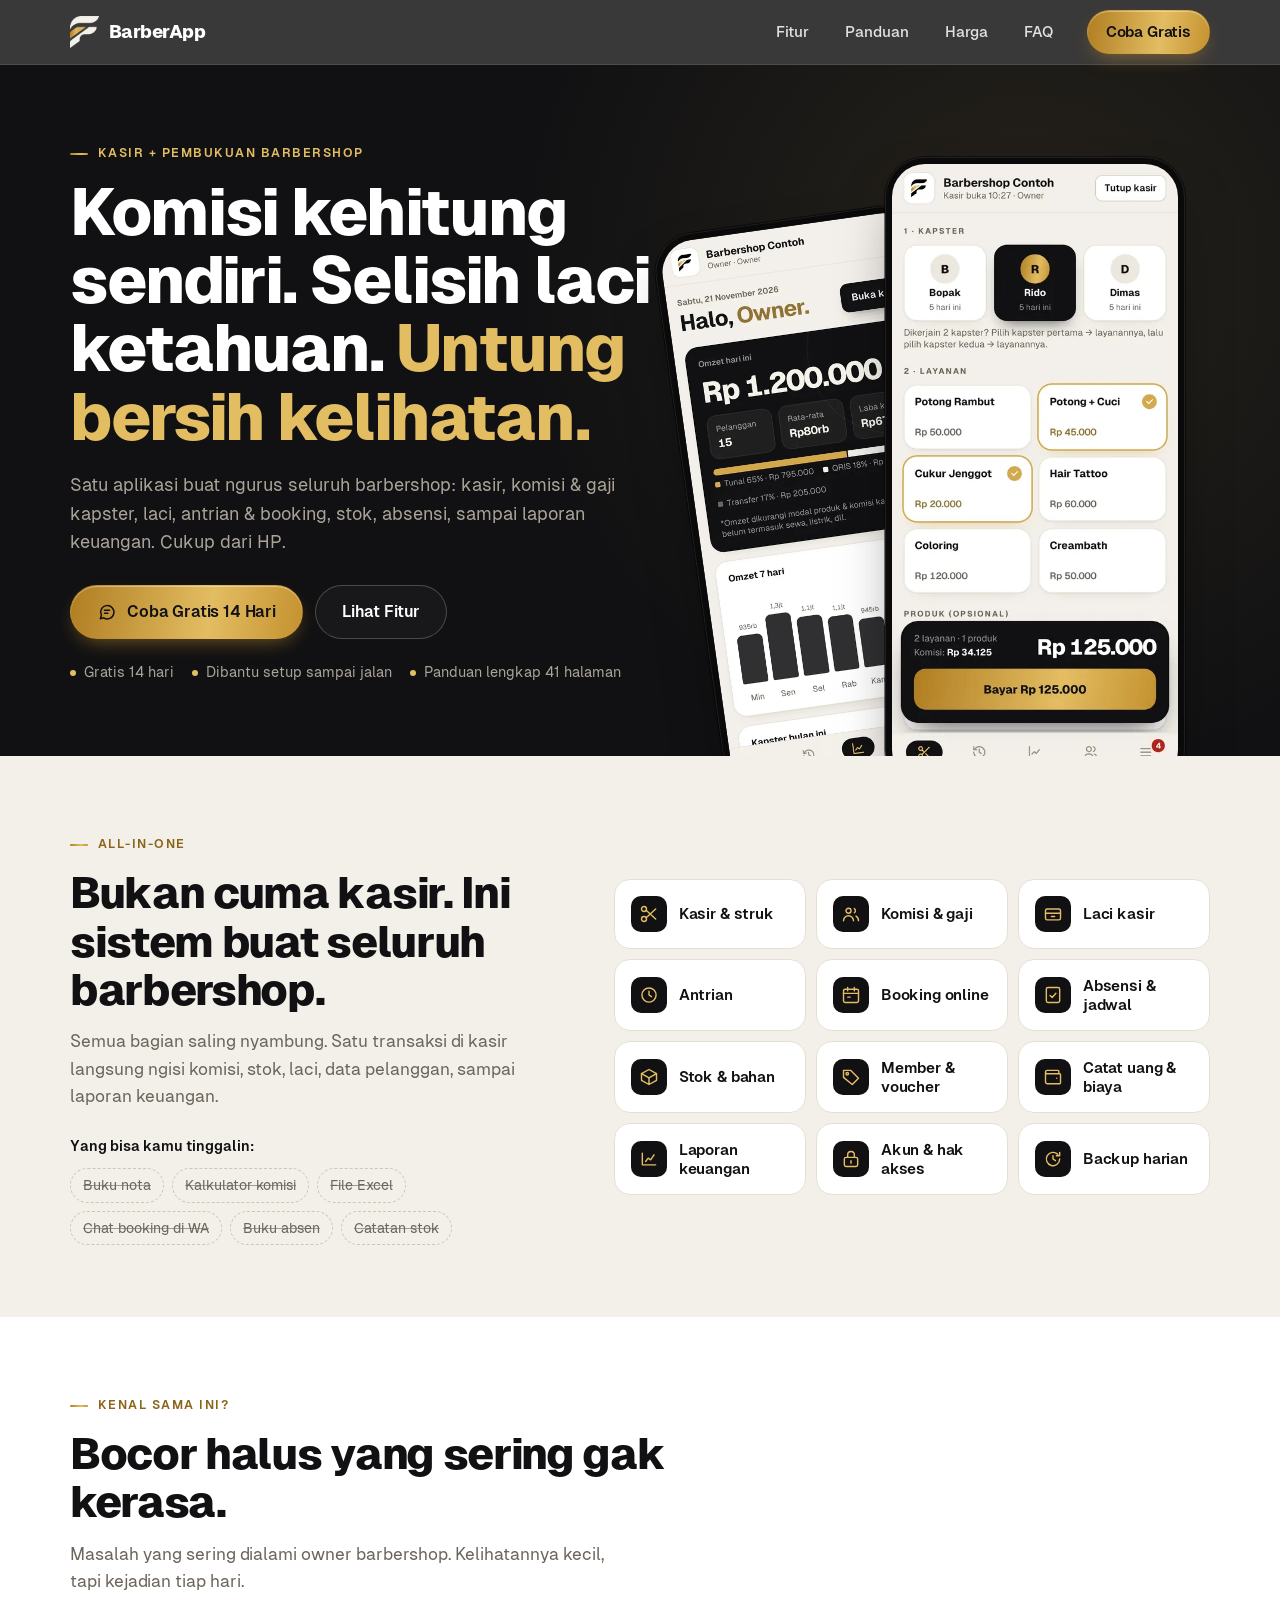
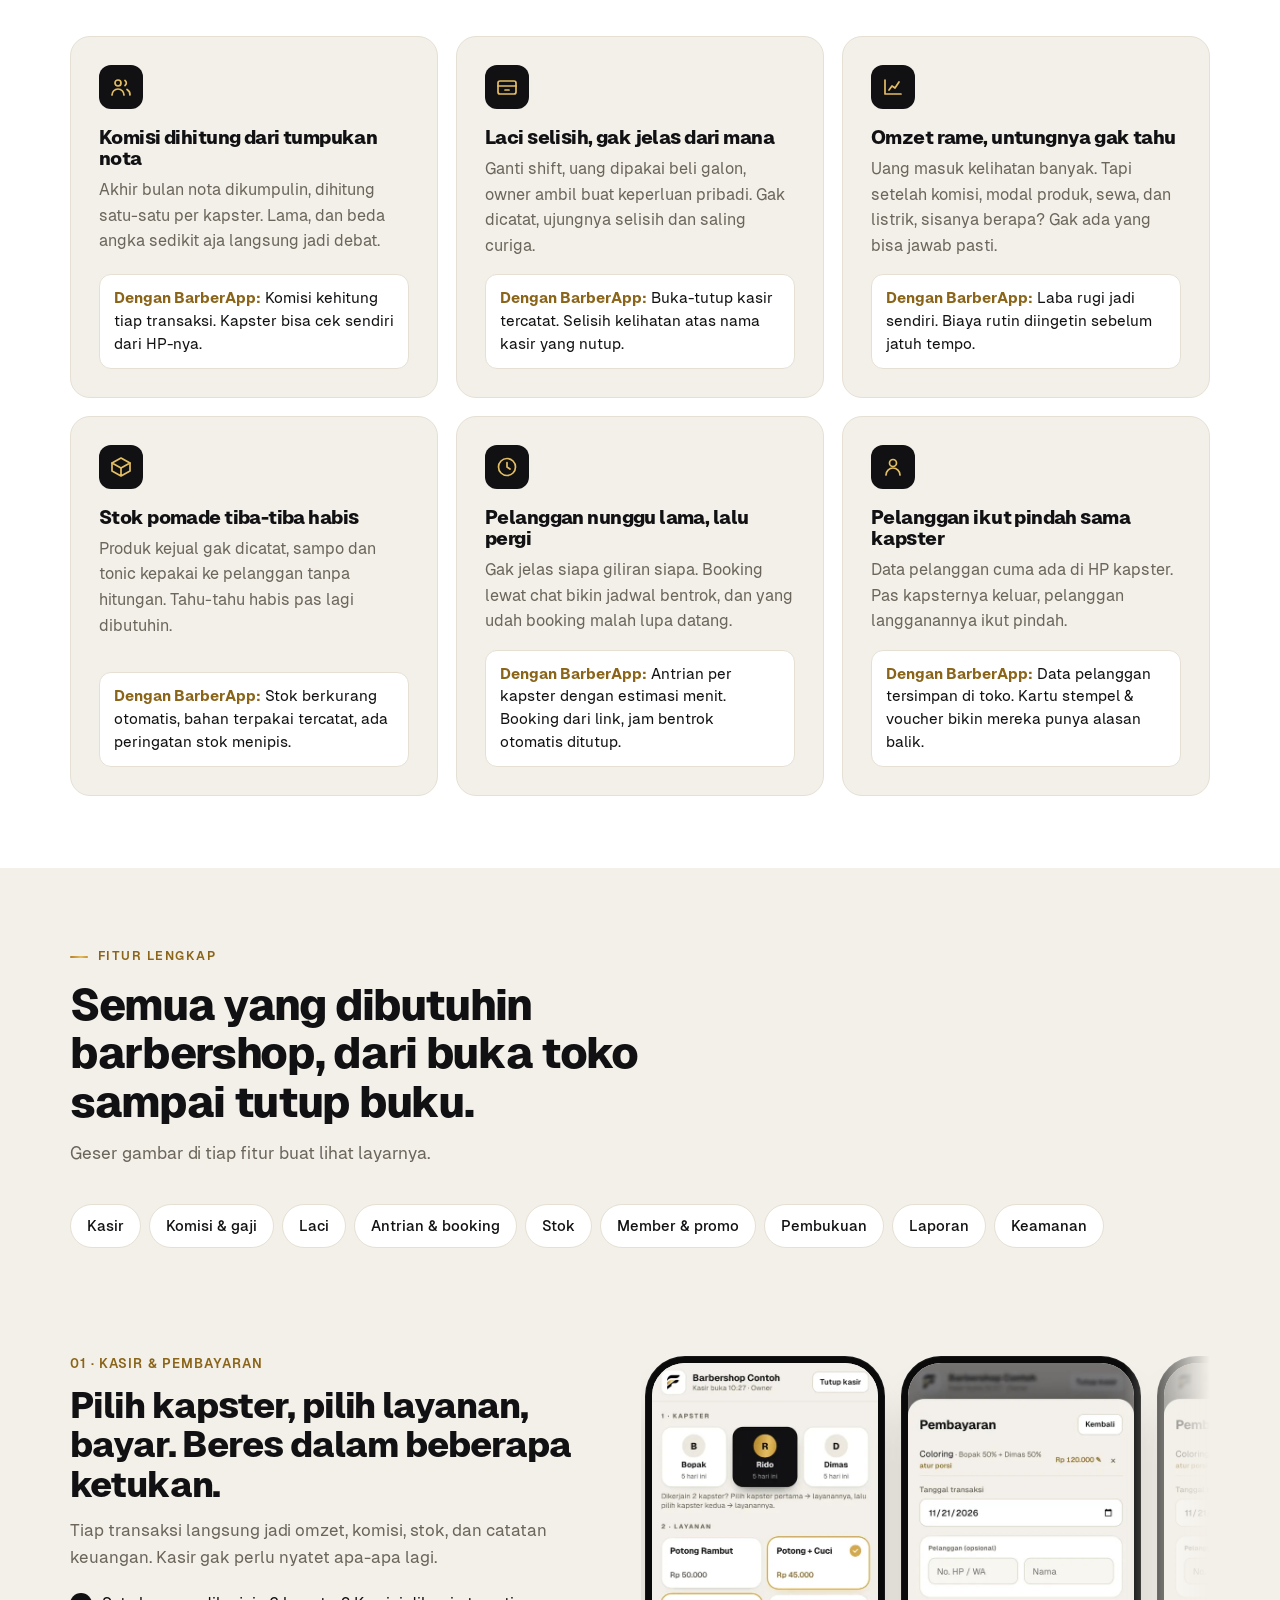
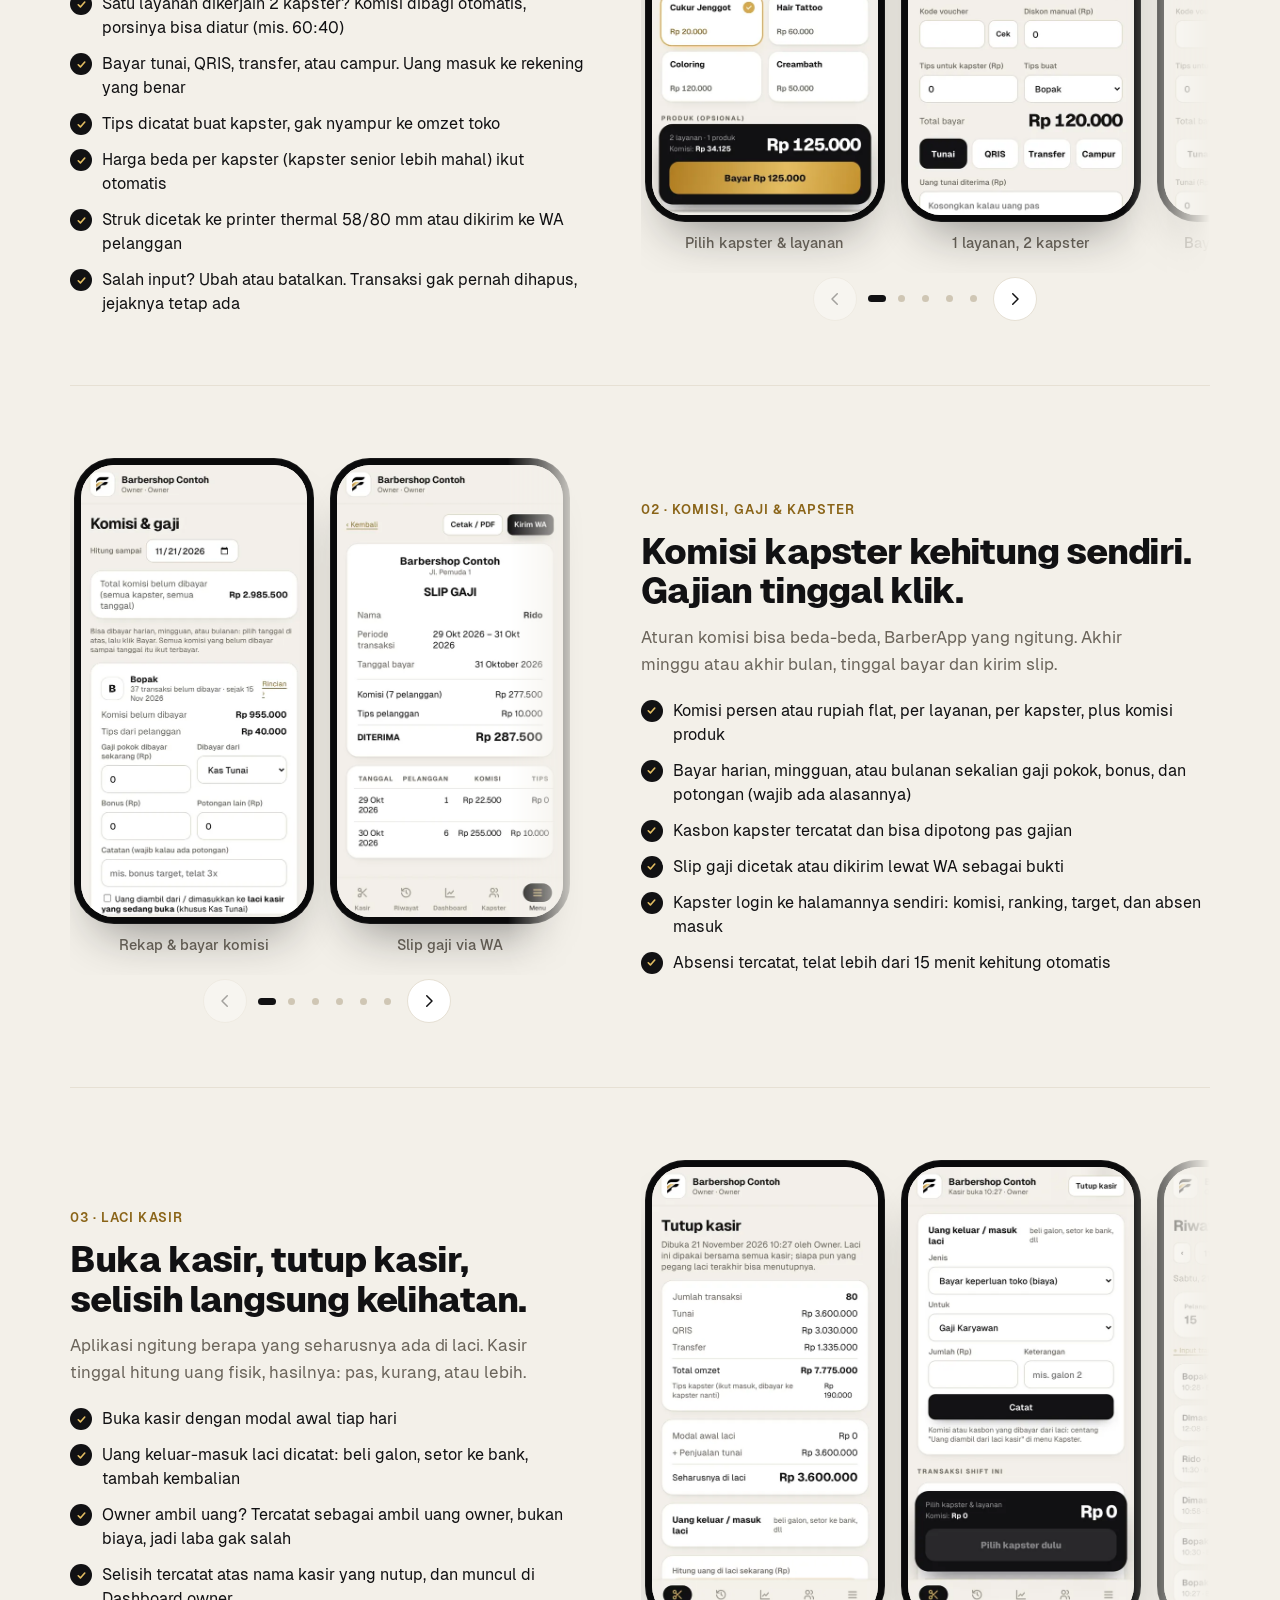
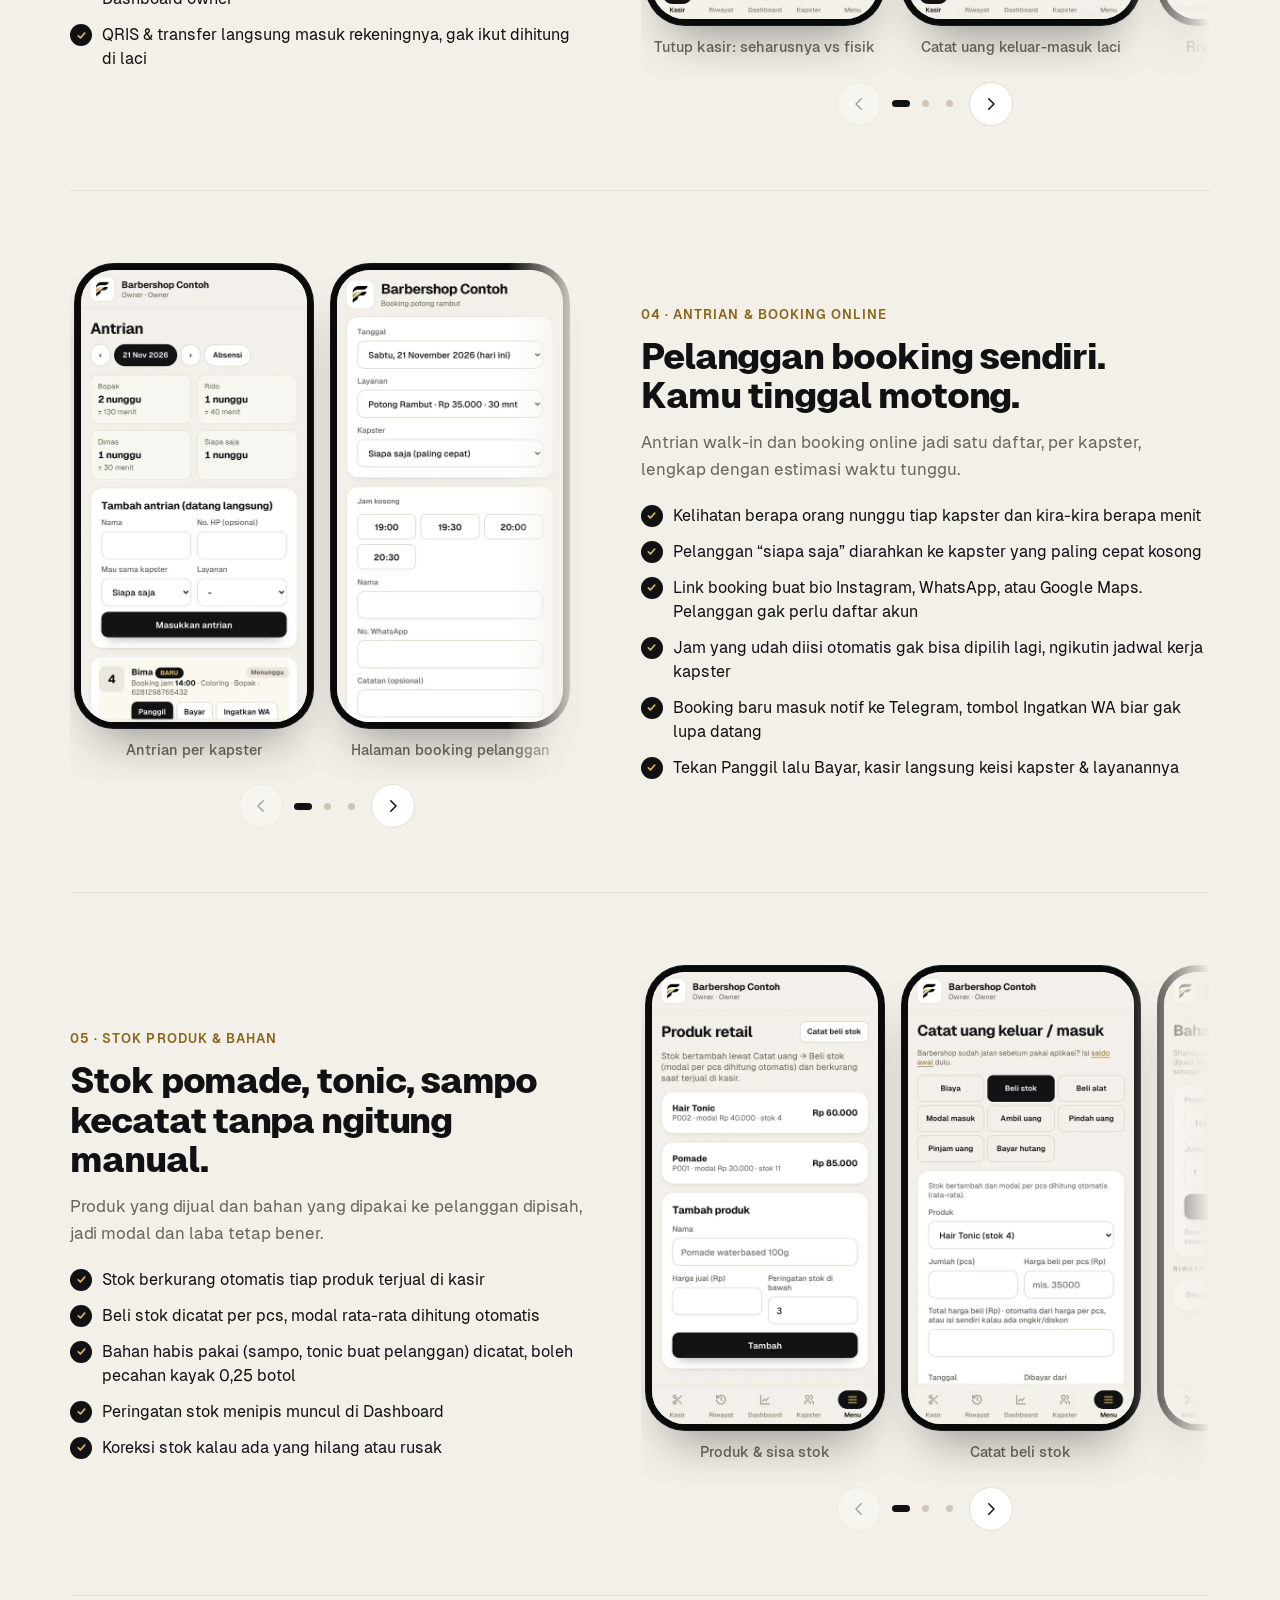
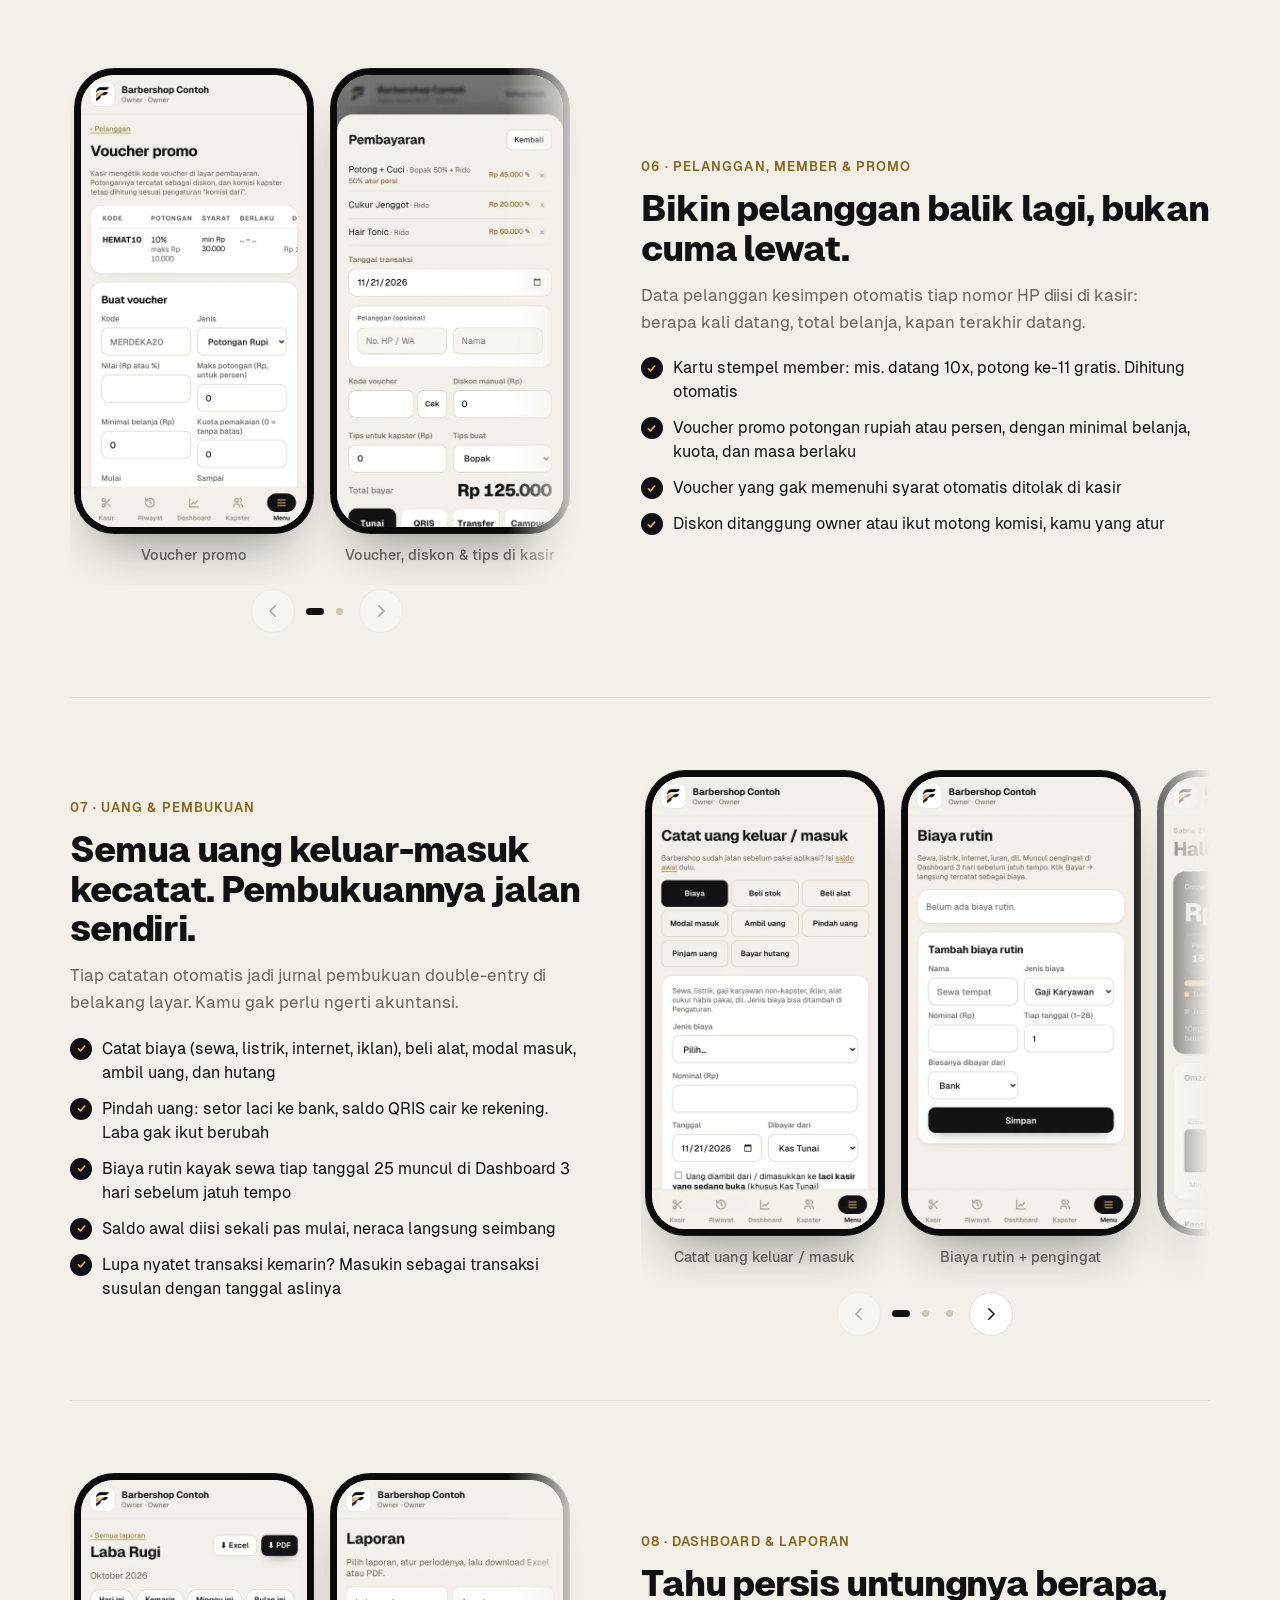
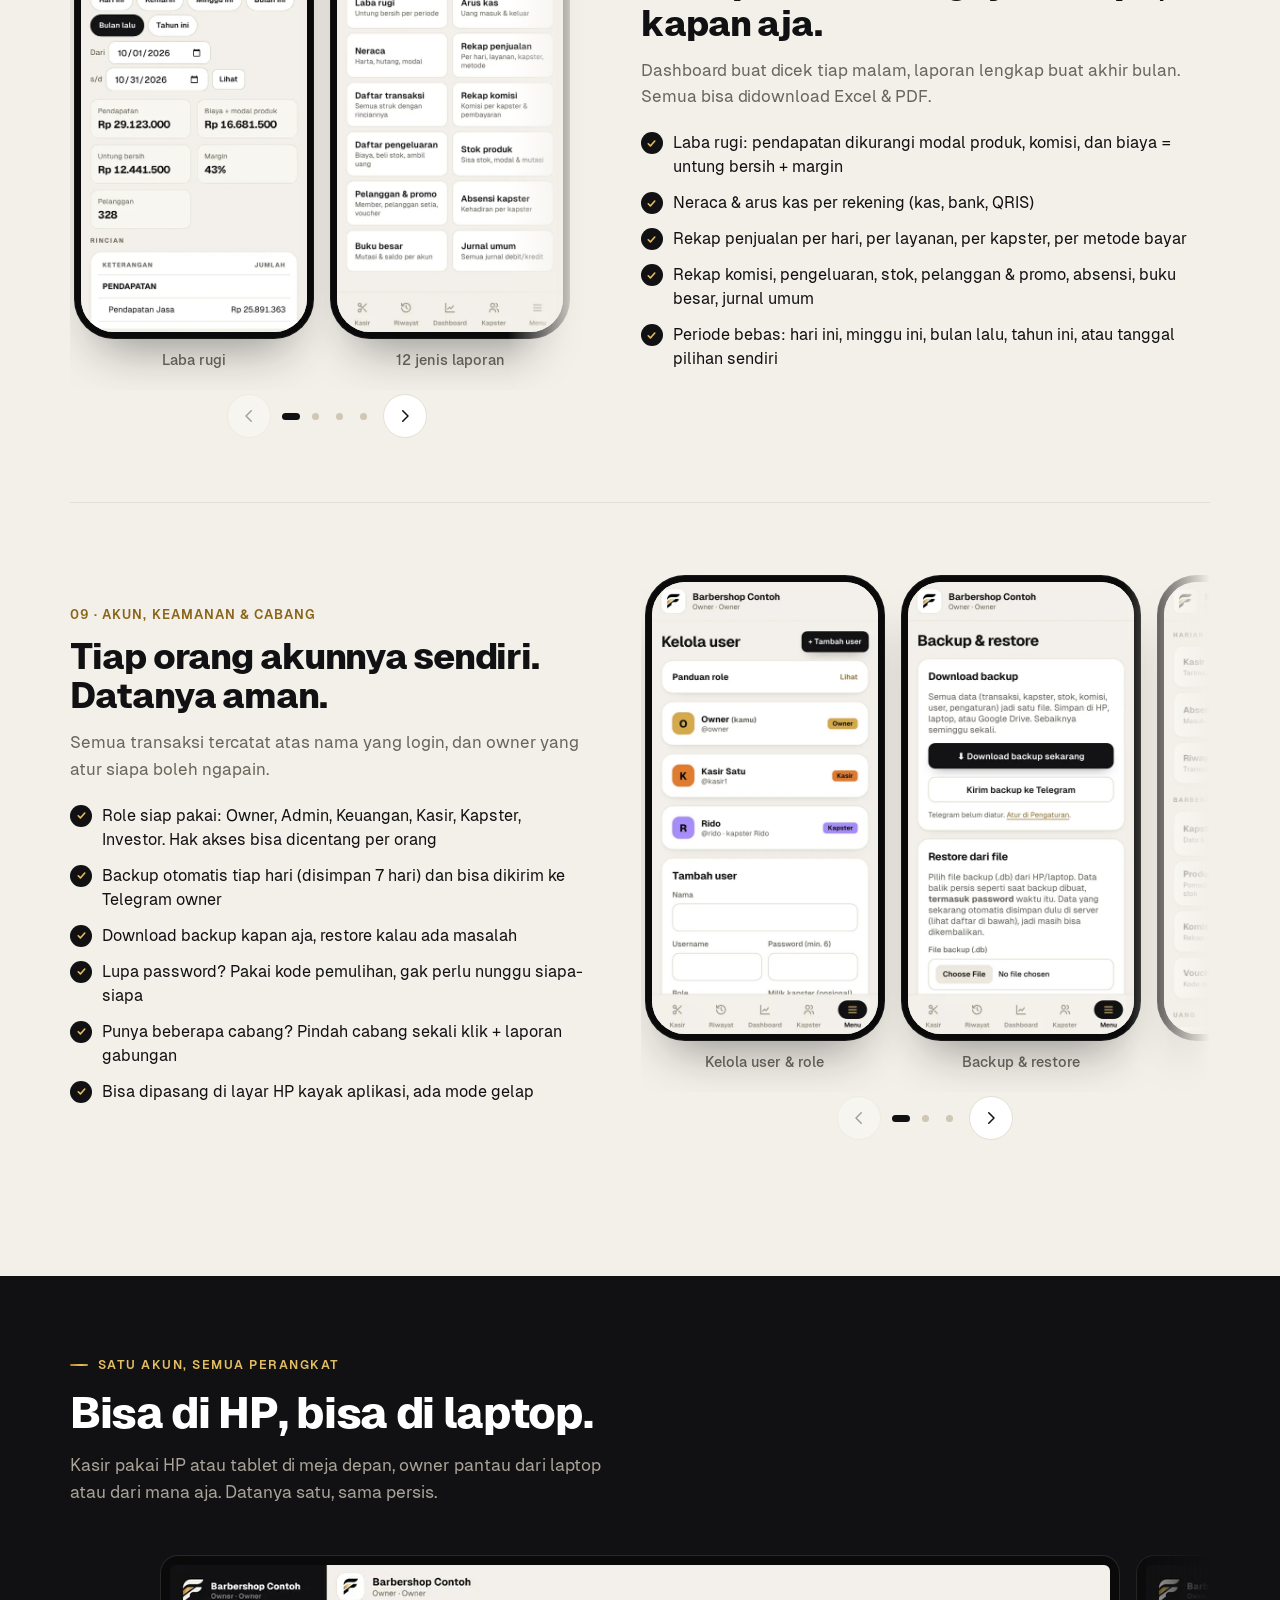
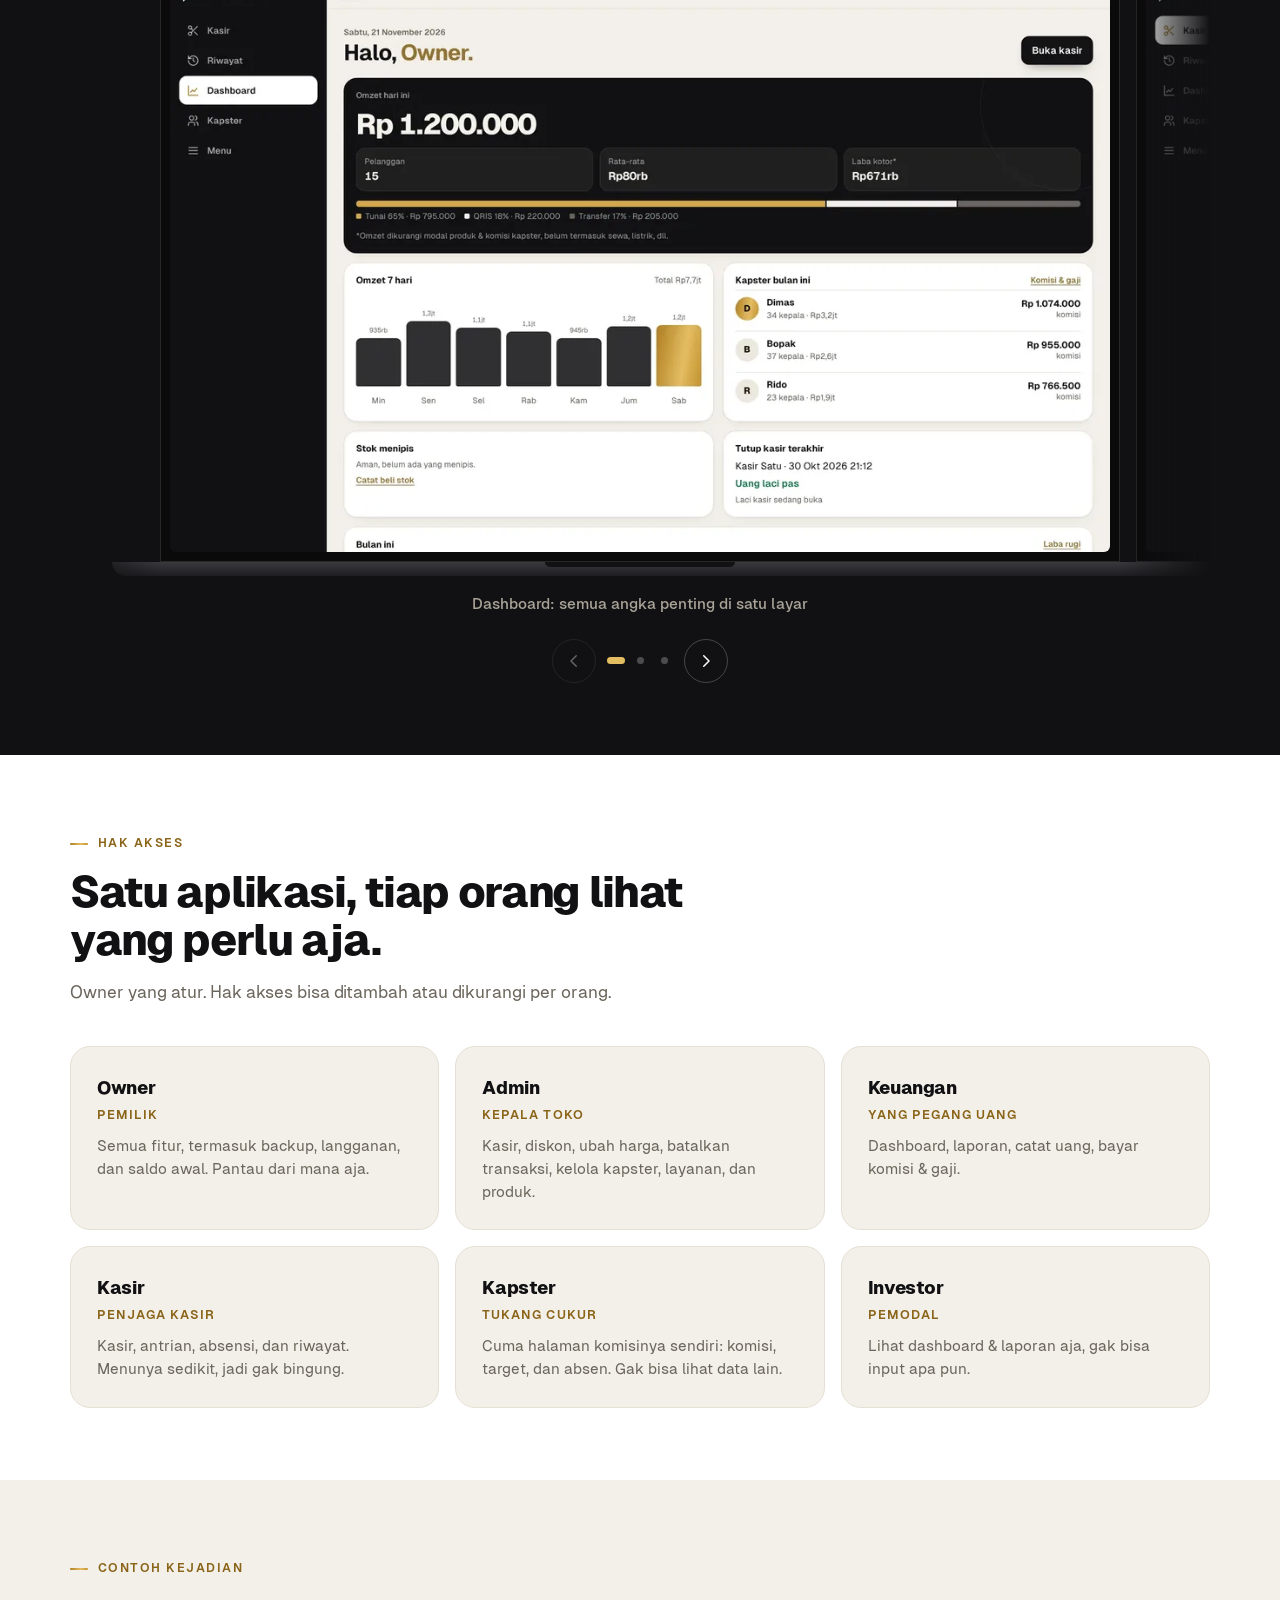
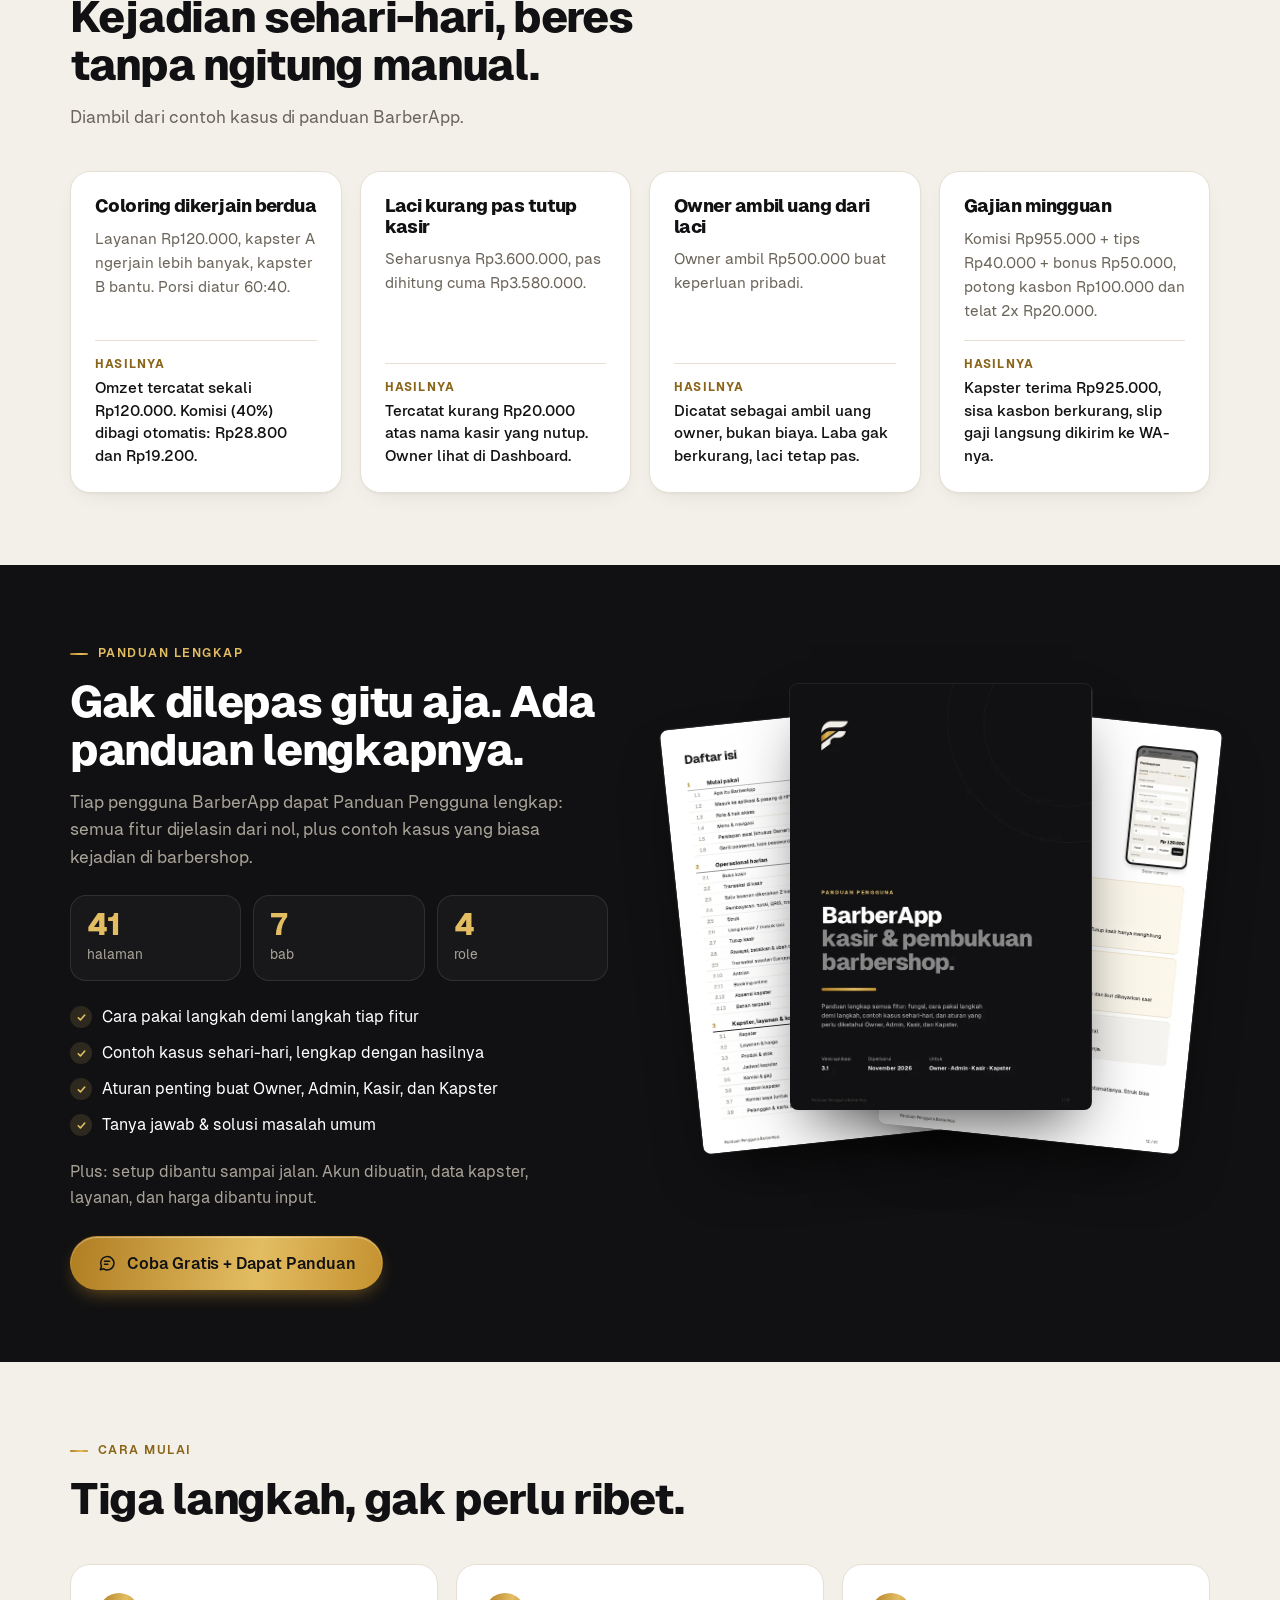
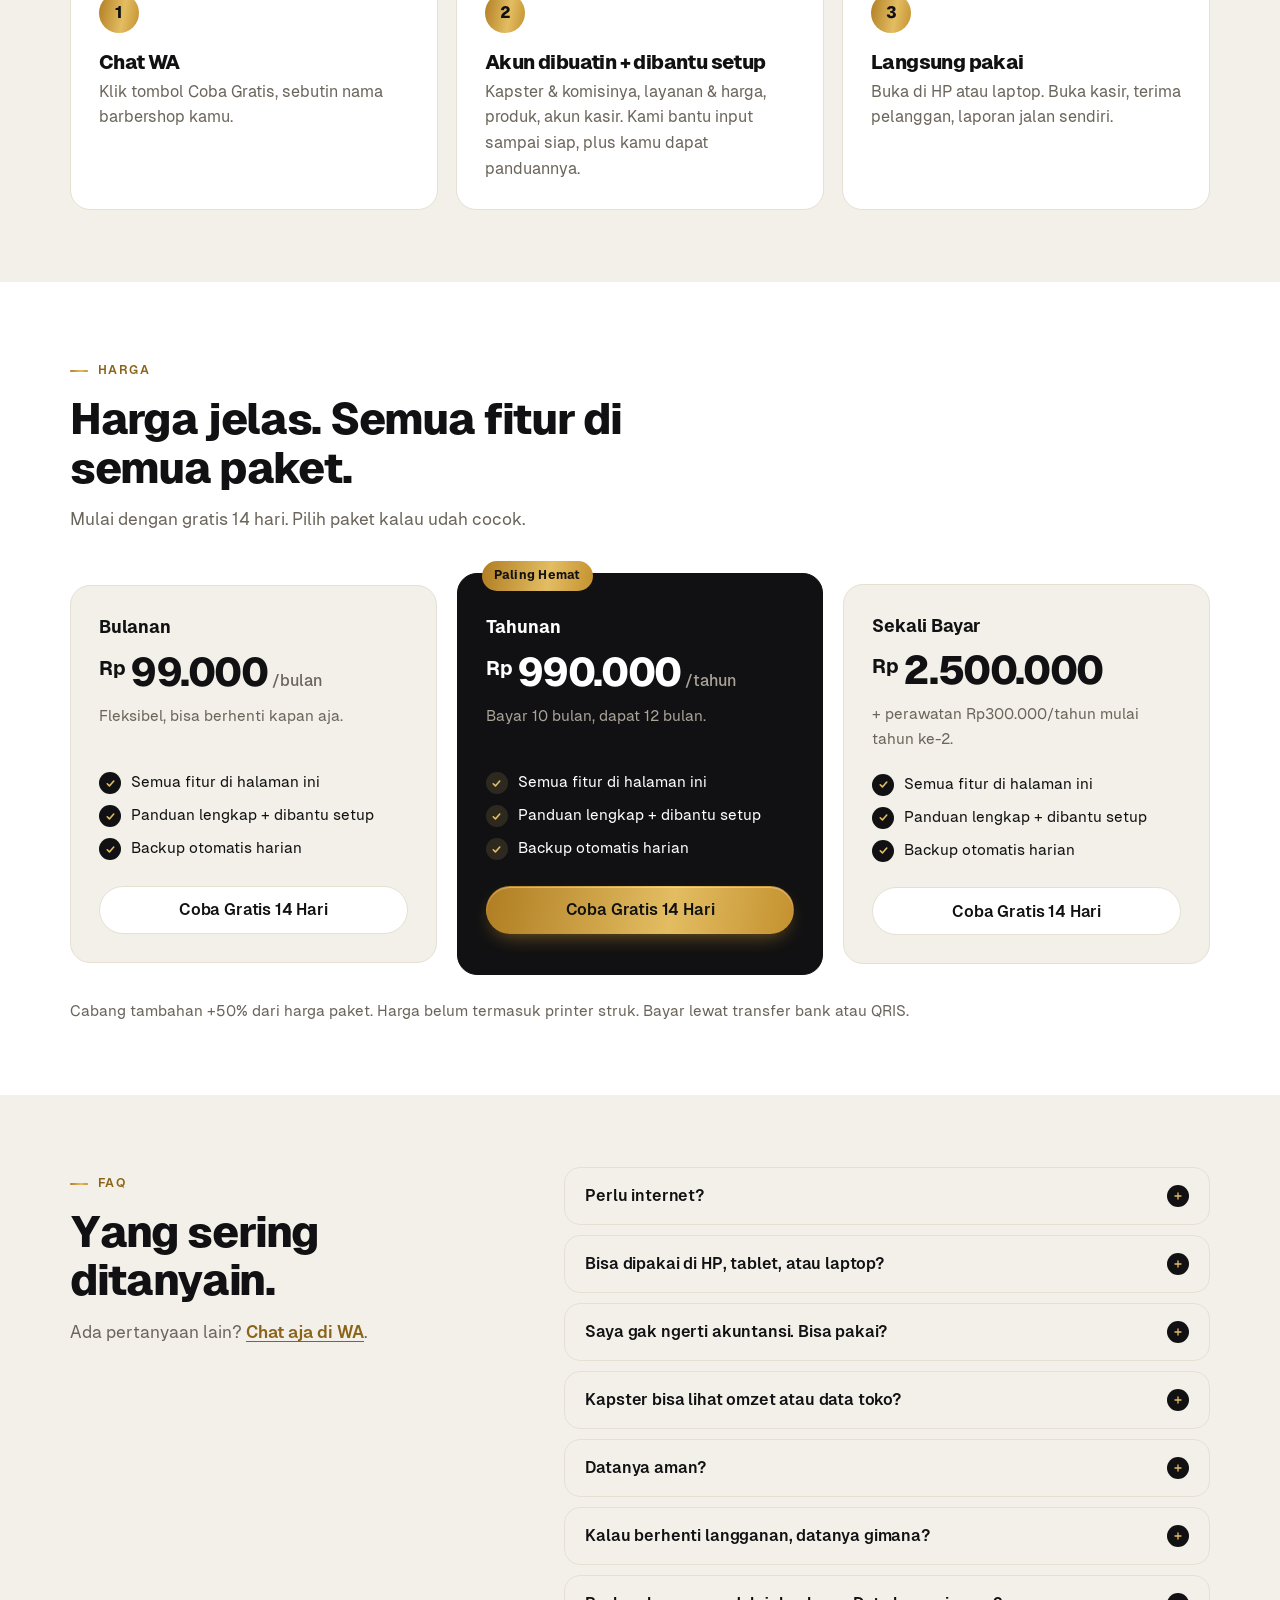
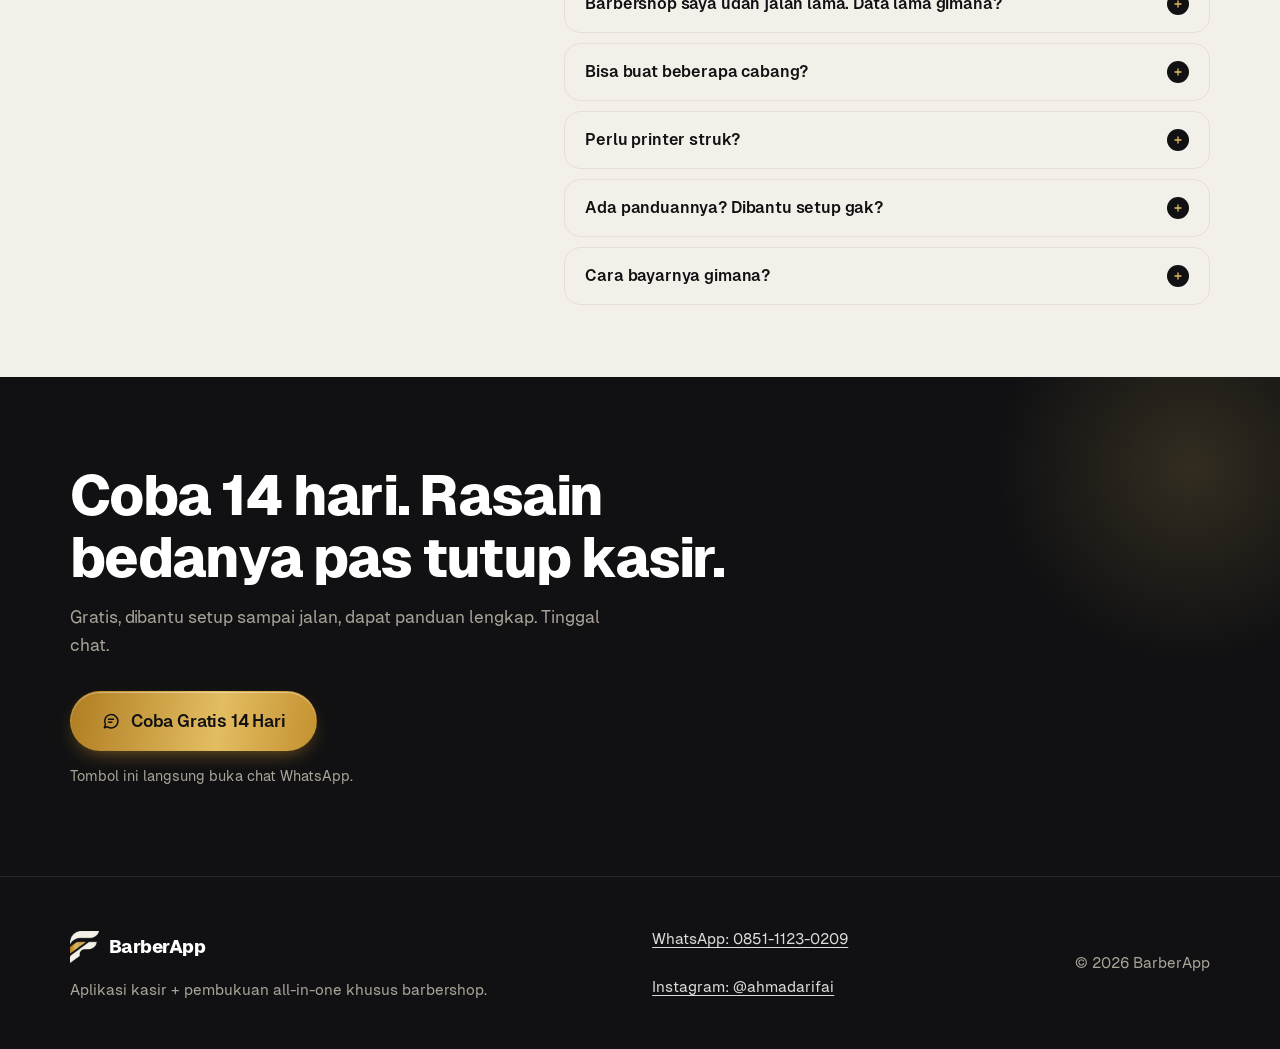
==== commit 7481872b: "Rekonstruksi landing page: all-in-one, slide fitur, panduan, masalah owner - Hero & copy diposisikan" ====
--- a/index.html
+++ b/index.html
@@ -3,9 +3,9 @@
 <head>
   <meta charset="utf-8">
   <meta name="viewport" content="width=device-width, initial-scale=1">
-  <title>BarberApp — Aplikasi Kasir Barbershop + Hitung Komisi Kapster Otomatis</title>
-  <meta name="description" content="Aplikasi kasir barbershop untuk owner 1–3 cabang: hitung komisi kapster otomatis, laci kasir anti selisih, antrian & booking online, sampai laporan laba rugi. Coba gratis 14 hari.">
-  <meta name="keywords" content="aplikasi kasir barbershop, aplikasi barbershop Semarang, hitung komisi kapster, aplikasi pembukuan barbershop, kasir barbershop">
+  <title>BarberApp — Aplikasi Kasir Barbershop All-in-One: Komisi Kapster, Laci, Laporan</title>
+  <meta name="description" content="Aplikasi kasir barbershop all-in-one: hitung komisi kapster otomatis, laci kasir anti selisih, antrian & booking online, stok, absensi, sampai laporan laba rugi. Panduan lengkap + dibantu setup. Coba gratis 14 hari.">
+  <meta name="keywords" content="aplikasi kasir barbershop, aplikasi barbershop Semarang, hitung komisi kapster, aplikasi pembukuan barbershop, aplikasi booking barbershop">
   <meta name="theme-color" content="#111113">
   <meta name="robots" content="index, follow">
 
@@ -13,15 +13,15 @@
   <meta property="og:type" content="website">
   <meta property="og:locale" content="id_ID">
   <meta property="og:site_name" content="BarberApp">
-  <meta property="og:title" content="BarberApp — Aplikasi Kasir Barbershop">
-  <meta property="og:description" content="Komisi kapster kehitung sendiri. Selisih laci langsung ketahuan. Kasir + pembukuan khusus barbershop, coba gratis 14 hari.">
+  <meta property="og:title" content="BarberApp — Aplikasi Kasir Barbershop All-in-One">
+  <meta property="og:description" content="Komisi kehitung sendiri. Selisih laci ketahuan. Untung bersih kelihatan. Kasir + pembukuan khusus barbershop, coba gratis 14 hari.">
   <meta property="og:image" content="og-image.png">
   <meta property="og:image:width" content="1200">
   <meta property="og:image:height" content="630">
   <meta property="og:image:alt" content="BarberApp, aplikasi kasir barbershop">
   <meta name="twitter:card" content="summary_large_image">
-  <meta name="twitter:title" content="BarberApp — Aplikasi Kasir Barbershop">
-  <meta name="twitter:description" content="Komisi kapster kehitung sendiri. Selisih laci langsung ketahuan. Coba gratis 14 hari.">
+  <meta name="twitter:title" content="BarberApp — Aplikasi Kasir Barbershop All-in-One">
+  <meta name="twitter:description" content="Komisi kehitung sendiri. Selisih laci ketahuan. Untung bersih kelihatan. Coba gratis 14 hari.">
   <meta name="twitter:image" content="og-image.png">
 
   <link rel="icon" type="image/png" sizes="64x64" href="assets/favicon.png">
@@ -41,8 +41,20 @@
     "applicationSubCategory": "Aplikasi kasir barbershop",
     "operatingSystem": "Web, Android, iOS, Windows, macOS",
     "inLanguage": "id",
-    "description": "Aplikasi kasir dan pembukuan khusus barbershop: hitung komisi kapster otomatis, laci kasir, antrian & booking online, laporan laba rugi, neraca, dan arus kas.",
+    "description": "Aplikasi kasir dan pembukuan all-in-one khusus barbershop: kasir, komisi & gaji kapster, laci kasir, antrian & booking online, stok, absensi, member & voucher, laporan laba rugi, neraca, dan arus kas.",
     "keywords": "aplikasi kasir barbershop, aplikasi barbershop Semarang, hitung komisi kapster",
+    "featureList": [
+      "Kasir dengan pembayaran tunai, QRIS, transfer, dan campur",
+      "Komisi kapster otomatis, bisa dibagi 2 kapster",
+      "Gaji, kasbon, dan slip gaji via WhatsApp",
+      "Buka dan tutup kasir dengan deteksi selisih laci",
+      "Antrian per kapster dan booking online",
+      "Absensi dan jadwal kapster",
+      "Stok produk dan bahan habis pakai",
+      "Kartu stempel member dan voucher promo",
+      "Laporan laba rugi, neraca, arus kas, export Excel dan PDF",
+      "Hak akses per user, backup harian, multi-cabang"
+    ],
     "offers": [
       { "@type": "Offer", "name": "Bulanan", "price": "99000", "priceCurrency": "IDR" },
       { "@type": "Offer", "name": "Tahunan", "price": "990000", "priceCurrency": "IDR" },
@@ -52,6 +64,28 @@
   </script>
 </head>
 <body>
+  <svg xmlns="http://www.w3.org/2000/svg" style="display:none">
+  <symbol id="i-kasir" viewBox="0 0 24 24"><circle cx="6" cy="6" r="3"/><circle cx="6" cy="18" r="3"/><path d="M8.6 7.6 20 18M8.6 16.4 20 6"/></symbol>
+  <symbol id="i-komisi" viewBox="0 0 24 24"><circle cx="9" cy="8" r="3"/><path d="M3 20a6 6 0 0 1 12 0"/><path d="M16 5.5a3 3 0 0 1 0 5M18 14.5A6 6 0 0 1 21 20"/></symbol>
+  <symbol id="i-laci" viewBox="0 0 24 24"><rect x="3" y="6" width="18" height="13" rx="2"/><path d="M3 11h18M10 15h4"/></symbol>
+  <symbol id="i-antrian" viewBox="0 0 24 24"><circle cx="12" cy="12" r="8.5"/><path d="M12 7.5V12l3 2"/></symbol>
+  <symbol id="i-booking" viewBox="0 0 24 24"><rect x="3" y="5" width="18" height="16" rx="2"/><path d="M3 10h18M8 3v4M16 3v4M8 14.5h3"/></symbol>
+  <symbol id="i-absen" viewBox="0 0 24 24"><rect x="4" y="3" width="16" height="18" rx="2"/><path d="M8.5 12.5l2.5 2.5 4.5-5"/></symbol>
+  <symbol id="i-stok" viewBox="0 0 24 24"><path d="M3 8l9-5 9 5-9 5z"/><path d="M3 8v8l9 5 9-5V8M12 13v8"/></symbol>
+  <symbol id="i-member" viewBox="0 0 24 24"><path d="M3 12.5V4h8.5L21 13.5 13.5 21z"/><circle cx="7.5" cy="8" r="1.5"/></symbol>
+  <symbol id="i-uang" viewBox="0 0 24 24"><path d="M19 7V5a1 1 0 0 0-1-1H5a2 2 0 0 0 0 4h15a1 1 0 0 1 1 1v10a1 1 0 0 1-1 1H5a2 2 0 0 1-2-2V6"/><path d="M16.5 13.5h.01"/></symbol>
+  <symbol id="i-laporan" viewBox="0 0 24 24"><path d="M4 19V5M4 19h16"/><path d="M8 15l3-4 3 2 4-6"/></symbol>
+  <symbol id="i-akses" viewBox="0 0 24 24"><rect x="4" y="10" width="16" height="11" rx="2"/><path d="M8 10V7a4 4 0 0 1 8 0v3M12 14v3"/></symbol>
+  <symbol id="i-backup" viewBox="0 0 24 24"><path d="M20 12a8 8 0 1 1-2.3-5.6"/><path d="M20 4v4h-4M12 8v4l3 2"/></symbol>
+  <symbol id="i-cabang" viewBox="0 0 24 24"><path d="M3 21V10l5-3 5 3v11M13 21V6l4-3 4 3v15M2 21h20M6 14h4M6 17h4"/></symbol>
+  <symbol id="i-hp" viewBox="0 0 24 24"><rect x="6" y="2" width="12" height="20" rx="3"/><path d="M12 7v7M9 11l3 3 3-3M10 18h4"/></symbol>
+  <symbol id="i-gelap" viewBox="0 0 24 24"><path d="M20 14.5A8 8 0 1 1 9.5 4a6.5 6.5 0 0 0 10.5 10.5z"/></symbol>
+  <symbol id="i-buku" viewBox="0 0 24 24"><path d="M5 4h11a3 3 0 0 1 3 3v13H8a3 3 0 0 1-3-3z"/><path d="M5 17a3 3 0 0 1 3-3h11M9 8h6"/></symbol>
+  <symbol id="i-wa" viewBox="0 0 24 24"><path d="M4 20l1.3-3.9A8 8 0 1 1 8 19z"/><path d="M9 10h6M9 13.5h4"/></symbol>
+  <symbol id="i-struk" viewBox="0 0 24 24"><path d="M6 3h12v18l-3-2-3 2-3-2-3 2z"/><path d="M9 8h6M9 12h6M9 16h3"/></symbol>
+  <symbol id="i-pelanggan" viewBox="0 0 24 24"><circle cx="12" cy="8" r="3.5"/><path d="M5 20a7 7 0 0 1 14 0"/></symbol>
+  <symbol id="i-tanya" viewBox="0 0 24 24"><circle cx="12" cy="12" r="9"/><path d="M9.5 9.5a2.5 2.5 0 1 1 3.5 2.3c-.6.3-1 .9-1 1.6v.6M12 17h.01"/></symbol>
+</svg>
   <a class="skip-link" href="#main">Langsung ke konten</a>
 
   <!-- ========== NAVBAR ========== -->
@@ -63,6 +97,7 @@
       </a>
       <nav class="nav__menu" id="nav-menu" aria-label="Navigasi utama">
         <a href="#fitur">Fitur</a>
+        <a href="#panduan">Panduan</a>
         <a href="#harga">Harga</a>
         <a href="#faq">FAQ</a>
       </nav>
@@ -79,26 +114,23 @@
     <section class="hero dark" id="hero">
       <div class="container hero__grid">
         <div class="hero__copy">
-          <p class="eyebrow eyebrow--dark">Aplikasi kasir barbershop</p>
-          <h1>Komisi kapster kehitung sendiri. <span class="text-gold">Selisih laci langsung ketahuan.</span></h1>
-          <p class="lead">Kasir, komisi, antrian, sampai laporan laba rugi dalam satu aplikasi. Cukup dari HP.</p>
+          <p class="eyebrow eyebrow--dark">Kasir + pembukuan barbershop</p>
+          <h1>Komisi kehitung sendiri. Selisih laci ketahuan. <span class="text-gold">Untung bersih kelihatan.</span></h1>
+          <p class="lead">Satu aplikasi buat ngurus seluruh barbershop: kasir, komisi &amp; gaji kapster, laci, antrian &amp; booking, stok, absensi, sampai laporan keuangan. Cukup dari HP.</p>
           <div class="btn-row">
-            <a class="btn btn--gold btn--lg js-wa" href="https://wa.me/6285111230209?text=Halo%2C%20saya%20mau%20coba%20BarberApp%20untuk%20barbershop%20saya%3A%20" target="_blank" rel="noopener">
-              <svg class="ico" viewBox="0 0 24 24" aria-hidden="true"><path d="M4 20l1.3-3.9A8 8 0 1 1 8 19z"/><path d="M9 10h6M9 13.5h4"/></svg>
-              Coba Gratis 14 Hari
-            </a>
+            <a class="btn btn--gold btn--lg js-wa" href="https://wa.me/6285111230209?text=Halo%2C%20saya%20mau%20coba%20BarberApp%20untuk%20barbershop%20saya%3A%20" target="_blank" rel="noopener"><svg class="ico" aria-hidden="true"><use href="#i-wa"/></svg>Coba Gratis 14 Hari</a>
             <a class="btn btn--ghost btn--lg" href="#fitur">Lihat Fitur</a>
           </div>
-          <ul class="hero__notes" aria-label="Keuntungan">
+          <ul class="hero__notes" aria-label="Yang kamu dapat">
             <li>Gratis 14 hari</li>
             <li>Dibantu setup sampai jalan</li>
-            <li>Bisa di HP &amp; laptop</li>
+            <li>Panduan lengkap 41 halaman</li>
           </ul>
         </div>
 
         <div class="hero__visual">
           <div class="phone phone--back">
-            <img src="assets/ss-dashboard-480.webp" srcset="assets/ss-dashboard-480.webp 480w, assets/ss-dashboard.webp 780w" sizes="(min-width: 1024px) 270px, 200px" width="780" height="1688" alt="Dashboard owner BarberApp: omzet hari ini dan grafik omzet 7 hari" fetchpriority="low">
+            <img src="assets/ss-dashboard-480.webp" srcset="assets/ss-dashboard-480.webp 480w, assets/ss-dashboard.webp 780w" sizes="(min-width: 1024px) 270px, 196px" width="780" height="1688" alt="Dashboard owner BarberApp: omzet hari ini dan grafik omzet 7 hari" fetchpriority="low">
           </div>
           <div class="phone phone--front">
             <img src="assets/ss-kasir-480.webp" srcset="assets/ss-kasir-480.webp 480w, assets/ss-kasir.webp 780w" sizes="(min-width: 1024px) 300px, 230px" width="780" height="1688" alt="Layar kasir BarberApp: pilih kapster, layanan terpilih ditandai centang emas, dan tombol Bayar" fetchpriority="high">
@@ -108,191 +140,268 @@
       </div>
     </section>
 
+    <!-- ========== ALL-IN-ONE ========== -->
+    <section class="section light allinone" aria-labelledby="aio-title">
+      <div class="container aio__grid">
+        <div class="section-head reveal">
+          <p class="eyebrow">All-in-one</p>
+          <h2 id="aio-title">Bukan cuma kasir. Ini sistem buat seluruh barbershop.</h2>
+          <p class="lead">Semua bagian saling nyambung. Satu transaksi di kasir langsung ngisi komisi, stok, laci, data pelanggan, sampai laporan keuangan.</p>
+          <div class="replace">
+            <p class="replace__label">Yang bisa kamu tinggalin:</p>
+            <ul class="replace__list">
+              <li>Buku nota</li><li>Kalkulator komisi</li><li>File Excel</li><li>Chat booking di WA</li><li>Buku absen</li><li>Catatan stok</li>
+            </ul>
+          </div>
+        </div>
+        <ul class="modules reveal" aria-label="Modul di BarberApp">
+          <li class="module"><svg class="module__ico" aria-hidden="true"><use href="#i-kasir"/></svg><span>Kasir & struk</span></li><li class="module"><svg class="module__ico" aria-hidden="true"><use href="#i-komisi"/></svg><span>Komisi & gaji</span></li><li class="module"><svg class="module__ico" aria-hidden="true"><use href="#i-laci"/></svg><span>Laci kasir</span></li><li class="module"><svg class="module__ico" aria-hidden="true"><use href="#i-antrian"/></svg><span>Antrian</span></li><li class="module"><svg class="module__ico" aria-hidden="true"><use href="#i-booking"/></svg><span>Booking online</span></li><li class="module"><svg class="module__ico" aria-hidden="true"><use href="#i-absen"/></svg><span>Absensi & jadwal</span></li><li class="module"><svg class="module__ico" aria-hidden="true"><use href="#i-stok"/></svg><span>Stok & bahan</span></li><li class="module"><svg class="module__ico" aria-hidden="true"><use href="#i-member"/></svg><span>Member & voucher</span></li><li class="module"><svg class="module__ico" aria-hidden="true"><use href="#i-uang"/></svg><span>Catat uang & biaya</span></li><li class="module"><svg class="module__ico" aria-hidden="true"><use href="#i-laporan"/></svg><span>Laporan keuangan</span></li><li class="module"><svg class="module__ico" aria-hidden="true"><use href="#i-akses"/></svg><span>Akun & hak akses</span></li><li class="module"><svg class="module__ico" aria-hidden="true"><use href="#i-backup"/></svg><span>Backup harian</span></li>
+        </ul>
+      </div>
+    </section>
+
     <!-- ========== MASALAH ========== -->
-    <section class="section light" id="masalah" aria-labelledby="masalah-title">
+    <section class="section white" id="masalah" aria-labelledby="masalah-title">
       <div class="container">
         <div class="section-head reveal">
           <p class="eyebrow">Kenal sama ini?</p>
-          <h2 id="masalah-title">Ngurus barbershop itu gampang. Ngurus duitnya yang bikin pusing.</h2>
+          <h2 id="masalah-title">Bocor halus yang sering gak kerasa.</h2>
+          <p class="lead">Masalah yang sering dialami owner barbershop. Kelihatannya kecil, tapi kejadian tiap hari.</p>
         </div>
         <div class="pain-grid">
+          
           <article class="card pain reveal">
-            <svg class="pain__ico" viewBox="0 0 24 24" aria-hidden="true"><path d="M5 4h11a3 3 0 0 1 3 3v13H8a3 3 0 0 1-3-3z"/><path d="M5 17a3 3 0 0 1 3-3h11M9 8h6"/></svg>
-            <h3>Masih nyatet di buku</h3>
-            <p>Transaksi ditulis tangan, direkap tiap malam. Buku basah atau hilang, datanya ikut hilang.</p>
+            <svg class="pain__ico" aria-hidden="true"><use href="#i-komisi"/></svg>
+            <h3>Komisi dihitung dari tumpukan nota</h3>
+            <p class="pain__now">Akhir bulan nota dikumpulin, dihitung satu-satu per kapster. Lama, dan beda angka sedikit aja langsung jadi debat.</p>
+            <p class="pain__fix"><strong>Dengan BarberApp:</strong> Komisi kehitung tiap transaksi. Kapster bisa cek sendiri dari HP-nya.</p>
           </article>
           <article class="card pain reveal">
-            <svg class="pain__ico" viewBox="0 0 24 24" aria-hidden="true"><circle cx="9" cy="8" r="3"/><path d="M3 20a6 6 0 0 1 12 0"/><path d="M16 5.5a3 3 0 0 1 0 5M18 14.5A6 6 0 0 1 21 20"/></svg>
-            <h3>Hitung komisi suka ribut</h3>
-            <p>Akhir bulan ngitung ulang per kapster. Beda angka sedikit, jadi debat.</p>
+            <svg class="pain__ico" aria-hidden="true"><use href="#i-laci"/></svg>
+            <h3>Laci selisih, gak jelas dari mana</h3>
+            <p class="pain__now">Ganti shift, uang dipakai beli galon, owner ambil buat keperluan pribadi. Gak dicatat, ujungnya selisih dan saling curiga.</p>
+            <p class="pain__fix"><strong>Dengan BarberApp:</strong> Buka-tutup kasir tercatat. Selisih kelihatan atas nama kasir yang nutup.</p>
           </article>
           <article class="card pain reveal">
-            <svg class="pain__ico" viewBox="0 0 24 24" aria-hidden="true"><rect x="3" y="6" width="18" height="13" rx="2"/><path d="M3 10h18M7 15h3"/><path d="M16 3l-2 3M8 3l2 3"/></svg>
-            <h3>Uang laci selisih</h3>
-            <p>Tutup toko, isi laci gak cocok sama catatan. Kurangnya di mana, gak ada yang tahu.</p>
+            <svg class="pain__ico" aria-hidden="true"><use href="#i-laporan"/></svg>
+            <h3>Omzet rame, untungnya gak tahu</h3>
+            <p class="pain__now">Uang masuk kelihatan banyak. Tapi setelah komisi, modal produk, sewa, dan listrik, sisanya berapa? Gak ada yang bisa jawab pasti.</p>
+            <p class="pain__fix"><strong>Dengan BarberApp:</strong> Laba rugi jadi sendiri. Biaya rutin diingetin sebelum jatuh tempo.</p>
           </article>
           <article class="card pain reveal">
-            <svg class="pain__ico" viewBox="0 0 24 24" aria-hidden="true"><path d="M4 19V5M4 19h16"/><path d="M8 15l3-4 3 2 4-6"/><circle cx="18" cy="7" r="0.5"/></svg>
-            <h3>Gak tau untung bersihnya</h3>
-            <p>Omzet kelihatan rame. Tapi setelah komisi, produk, dan biaya, sisanya berapa?</p>
+            <svg class="pain__ico" aria-hidden="true"><use href="#i-stok"/></svg>
+            <h3>Stok pomade tiba-tiba habis</h3>
+            <p class="pain__now">Produk kejual gak dicatat, sampo dan tonic kepakai ke pelanggan tanpa hitungan. Tahu-tahu habis pas lagi dibutuhin.</p>
+            <p class="pain__fix"><strong>Dengan BarberApp:</strong> Stok berkurang otomatis, bahan terpakai tercatat, ada peringatan stok menipis.</p>
+          </article>
+          <article class="card pain reveal">
+            <svg class="pain__ico" aria-hidden="true"><use href="#i-antrian"/></svg>
+            <h3>Pelanggan nunggu lama, lalu pergi</h3>
+            <p class="pain__now">Gak jelas siapa giliran siapa. Booking lewat chat bikin jadwal bentrok, dan yang udah booking malah lupa datang.</p>
+            <p class="pain__fix"><strong>Dengan BarberApp:</strong> Antrian per kapster dengan estimasi menit. Booking dari link, jam bentrok otomatis ditutup.</p>
+          </article>
+          <article class="card pain reveal">
+            <svg class="pain__ico" aria-hidden="true"><use href="#i-pelanggan"/></svg>
+            <h3>Pelanggan ikut pindah sama kapster</h3>
+            <p class="pain__now">Data pelanggan cuma ada di HP kapster. Pas kapsternya keluar, pelanggan langganannya ikut pindah.</p>
+            <p class="pain__fix"><strong>Dengan BarberApp:</strong> Data pelanggan tersimpan di toko. Kartu stempel & voucher bikin mereka punya alasan balik.</p>
           </article>
         </div>
       </div>
     </section>
 
     <!-- ========== FITUR ========== -->
-    <section class="section white" id="fitur" aria-labelledby="fitur-title">
-      <div class="container">
-        <div class="section-head reveal">
-          <p class="eyebrow">Fitur</p>
-          <h2 id="fitur-title">Semua yang dibutuhin barbershop. Gak lebih, gak kurang.</h2>
-        </div>
-
-        <!-- Fitur 1: Kasir -->
-        <div class="feature reveal">
-          <div class="feature__copy">
-            <p class="feature__num">01 · Kasir</p>
-            <h3>Pilih kapster, pilih layanan, bayar. Beres.</h3>
-            <p>Transaksi selesai dalam beberapa ketukan, bahkan pas lagi antre panjang.</p>
-            <ul class="checks">
-              <li>Satu layanan bisa dikerjain 2 kapster, komisi dibagi otomatis</li>
-              <li>Bayar campur tunai + QRIS, plus tips dan voucher</li>
-              <li>Kartu stempel untuk member</li>
-              <li>Struk dicetak atau langsung dikirim ke WA pelanggan</li>
-            </ul>
-          </div>
-          <div class="feature__media duo">
-            <div class="phone">
-              <img src="assets/ss-kasir-480.webp" srcset="assets/ss-kasir-480.webp 480w, assets/ss-kasir.webp 780w" sizes="(min-width: 1024px) 260px, 44vw" width="780" height="1688" loading="lazy" decoding="async" alt="Layar kasir: daftar kapster di atas, kartu layanan, dan panel total dengan tombol Bayar">
-            </div>
-            <div class="phone phone--offset">
-              <img src="assets/ss-bayar-480.webp" srcset="assets/ss-bayar-480.webp 480w, assets/ss-bayar.webp 780w" sizes="(min-width: 1024px) 260px, 44vw" width="780" height="1688" loading="lazy" decoding="async" alt="Lembar pembayaran dengan pilihan Tunai, QRIS, Transfer, atau Campur, serta kolom voucher dan tips">
-            </div>
-          </div>
-        </div>
-
-        <!-- Fitur 2: Komisi -->
-        <div class="feature feature--flip reveal">
-          <div class="feature__copy">
-            <p class="feature__num">02 · Komisi &amp; gaji</p>
-            <h3>Komisi kapster kehitung sendiri. Gak ada lagi debat akhir bulan.</h3>
-            <p>Setiap transaksi langsung masuk ke komisi kapster yang ngerjain.</p>
-            <ul class="checks">
-              <li>Komisi otomatis per kapster, plus bonus dan potongan</li>
-              <li>Catat kasbon, langsung kepotong pas gajian</li>
-              <li>Slip gaji bisa dikirim lewat WA</li>
-              <li>Kapster bisa cek komisinya sendiri + target harian/bulanan</li>
-            </ul>
-          </div>
-          <div class="feature__media duo">
-            <div class="phone">
-              <img src="assets/ss-komisi-480.webp" srcset="assets/ss-komisi-480.webp 480w, assets/ss-komisi.webp 780w" sizes="(min-width: 1024px) 260px, 44vw" width="780" height="1688" loading="lazy" decoding="async" alt="Halaman komisi dan gaji: total komisi belum dibayar, kolom bonus dan potongan per kapster">
-            </div>
-            <div class="phone phone--offset">
-              <img src="assets/ss-kapster-saya-480.webp" srcset="assets/ss-kapster-saya-480.webp 480w, assets/ss-kapster-saya.webp 780w" sizes="(min-width: 1024px) 260px, 44vw" width="780" height="1688" loading="lazy" decoding="async" alt="Tampilan kapster melihat komisinya sendiri bulan ini, peringkat, dan komisi yang belum dibayar">
-            </div>
-          </div>
-        </div>
-
-        <!-- Fitur 3: Laci kasir -->
-        <div class="feature reveal">
+    <section class="section light" id="fitur" aria-labelledby="fitur-title">
+      <div class="container">
+        <div class="section-head reveal">
+          <p class="eyebrow">Fitur lengkap</p>
+          <h2 id="fitur-title">Semua yang dibutuhin barbershop, dari buka toko sampai tutup buku.</h2>
+          <p class="lead">Geser gambar di tiap fitur buat lihat layarnya.</p>
+        </div>
+        <nav class="fnav" aria-label="Lompat ke fitur">
+          <ul><li><a href="#f-kasir">Kasir</a></li><li><a href="#f-komisi">Komisi & gaji</a></li><li><a href="#f-laci">Laci</a></li><li><a href="#f-antrian">Antrian & booking</a></li><li><a href="#f-stok">Stok</a></li><li><a href="#f-member">Member & promo</a></li><li><a href="#f-uang">Pembukuan</a></li><li><a href="#f-laporan">Laporan</a></li><li><a href="#f-aman">Keamanan</a></li></ul>
+        </nav>
+        
+        <article class="feature reveal" id="f-kasir">
+          <div class="feature__copy">
+            <p class="feature__num">01 · Kasir & pembayaran</p>
+            <h3>Pilih kapster, pilih layanan, bayar. Beres dalam beberapa ketukan.</h3>
+            <p class="feature__lead">Tiap transaksi langsung jadi omzet, komisi, stok, dan catatan keuangan. Kasir gak perlu nyatet apa-apa lagi.</p>
+            <ul class="checks "><li>Satu layanan dikerjain 2 kapster? Komisi dibagi otomatis, porsinya bisa diatur (mis. 60:40)</li><li>Bayar tunai, QRIS, transfer, atau campur. Uang masuk ke rekening yang benar</li><li>Tips dicatat buat kapster, gak nyampur ke omzet toko</li><li>Harga beda per kapster (kapster senior lebih mahal) ikut otomatis</li><li>Struk dicetak ke printer thermal 58/80 mm atau dikirim ke WA pelanggan</li><li>Salah input? Ubah atau batalkan. Transaksi gak pernah dihapus, jejaknya tetap ada</li></ul>
+          </div>
+          <div class="feature__media">
+          <div class="slider " data-slider>
+            <div class="slider__track" tabindex="0" role="region" aria-roledescription="carousel" aria-label="Screenshot fitur kasir">
+              <figure class="slide"><div class="phone"><img src="assets/ss-kasir-480.webp" srcset="assets/ss-kasir-480.webp 480w, assets/ss-kasir.webp 780w" sizes="(min-width: 1024px) 240px, 62vw" width="780" height="1688" loading="lazy" decoding="async" alt="Layar kasir: pilih kapster, layanan terpilih ditandai centang emas, panel total dan tombol Bayar"></div><figcaption>Pilih kapster &amp; layanan</figcaption></figure><figure class="slide"><div class="phone"><img src="assets/app/bagi-komisi-480.webp" srcset="assets/app/bagi-komisi-480.webp 480w, assets/app/bagi-komisi.webp 780w" sizes="(min-width: 1024px) 240px, 62vw" width="780" height="1560" loading="lazy" decoding="async" alt="Lembar pembayaran layanan Coloring yang dikerjakan dua kapster dengan porsi 50:50"></div><figcaption>1 layanan, 2 kapster</figcaption></figure><figure class="slide"><div class="phone"><img src="assets/app/bayar-campur-480.webp" srcset="assets/app/bayar-campur-480.webp 480w, assets/app/bayar-campur.webp 780w" sizes="(min-width: 1024px) 240px, 62vw" width="780" height="1560" loading="lazy" decoding="async" alt="Pembayaran dengan metode Campur: sebagian tunai, sebagian QRIS"></div><figcaption>Bayar campur tunai + QRIS</figcaption></figure><figure class="slide"><div class="phone"><img src="assets/ss-struk-sukses-480.webp" srcset="assets/ss-struk-sukses-480.webp 480w, assets/ss-struk-sukses.webp 780w" sizes="(min-width: 1024px) 240px, 62vw" width="780" height="1688" loading="lazy" decoding="async" alt="Pembayaran tersimpan beserta jurnal otomatis, tombol Cetak struk dan Kirim WA"></div><figcaption>Tersimpan + jurnal otomatis</figcaption></figure><figure class="slide"><div class="phone"><img src="assets/app/struk-cetak-480.webp" srcset="assets/app/struk-cetak-480.webp 480w, assets/app/struk-cetak.webp 780w" sizes="(min-width: 1024px) 240px, 62vw" width="780" height="1560" loading="lazy" decoding="async" alt="Pratinjau struk thermal 58 mm dengan tombol Cetak dan Kirim WhatsApp"></div><figcaption>Cetak struk atau kirim WA</figcaption></figure>
+            </div>
+            <div class="slider__nav">
+              <button class="slider__btn" type="button" data-prev aria-label="Gambar sebelumnya"><svg aria-hidden="true" viewBox="0 0 24 24"><path d="M15 5l-7 7 7 7"/></svg></button>
+              <div class="slider__dots"></div>
+              <button class="slider__btn" type="button" data-next aria-label="Gambar berikutnya"><svg aria-hidden="true" viewBox="0 0 24 24"><path d="M9 5l7 7-7 7"/></svg></button>
+            </div>
+          </div>
+          </div>
+        </article>
+        <article class="feature feature--flip reveal" id="f-komisi">
+          <div class="feature__copy">
+            <p class="feature__num">02 · Komisi, gaji & kapster</p>
+            <h3>Komisi kapster kehitung sendiri. Gajian tinggal klik.</h3>
+            <p class="feature__lead">Aturan komisi bisa beda-beda, BarberApp yang ngitung. Akhir minggu atau akhir bulan, tinggal bayar dan kirim slip.</p>
+            <ul class="checks "><li>Komisi persen atau rupiah flat, per layanan, per kapster, plus komisi produk</li><li>Bayar harian, mingguan, atau bulanan sekalian gaji pokok, bonus, dan potongan (wajib ada alasannya)</li><li>Kasbon kapster tercatat dan bisa dipotong pas gajian</li><li>Slip gaji dicetak atau dikirim lewat WA sebagai bukti</li><li>Kapster login ke halamannya sendiri: komisi, ranking, target, dan absen masuk</li><li>Absensi tercatat, telat lebih dari 15 menit kehitung otomatis</li></ul>
+          </div>
+          <div class="feature__media">
+          <div class="slider " data-slider>
+            <div class="slider__track" tabindex="0" role="region" aria-roledescription="carousel" aria-label="Screenshot fitur komisi dan gaji">
+              <figure class="slide"><div class="phone"><img src="assets/ss-komisi-480.webp" srcset="assets/ss-komisi-480.webp 480w, assets/ss-komisi.webp 780w" sizes="(min-width: 1024px) 240px, 62vw" width="780" height="1688" loading="lazy" decoding="async" alt="Halaman komisi dan gaji: komisi belum dibayar, kolom gaji pokok, bonus, dan potongan"></div><figcaption>Rekap &amp; bayar komisi</figcaption></figure><figure class="slide"><div class="phone"><img src="assets/app/slip-gaji-480.webp" srcset="assets/app/slip-gaji-480.webp 480w, assets/app/slip-gaji.webp 780w" sizes="(min-width: 1024px) 240px, 62vw" width="780" height="1560" loading="lazy" decoding="async" alt="Slip gaji kapster berisi periode, komisi, tips, dan jumlah diterima, dengan tombol Kirim WA"></div><figcaption>Slip gaji via WA</figcaption></figure><figure class="slide"><div class="phone"><img src="assets/app/kasbon-480.webp" srcset="assets/app/kasbon-480.webp 480w, assets/app/kasbon.webp 780w" sizes="(min-width: 1024px) 240px, 62vw" width="780" height="1560" loading="lazy" decoding="async" alt="Form kasbon kapster dan riwayat potongan kasbon"></div><figcaption>Kasbon kapster</figcaption></figure><figure class="slide"><div class="phone"><img src="assets/ss-kapster-saya-480.webp" srcset="assets/ss-kapster-saya-480.webp 480w, assets/ss-kapster-saya.webp 780w" sizes="(min-width: 1024px) 240px, 62vw" width="780" height="1688" loading="lazy" decoding="async" alt="Halaman kapster melihat komisinya sendiri, peringkat, dan tombol absen masuk"></div><figcaption>Tampilan kapster</figcaption></figure><figure class="slide"><div class="phone"><img src="assets/app/kapster-480.webp" srcset="assets/app/kapster-480.webp 480w, assets/app/kapster.webp 780w" sizes="(min-width: 1024px) 240px, 62vw" width="780" height="1560" loading="lazy" decoding="async" alt="Daftar kapster dengan persen komisi layanan dan produk masing-masing"></div><figcaption>Atur komisi per kapster</figcaption></figure><figure class="slide"><div class="phone"><img src="assets/app/absensi-480.webp" srcset="assets/app/absensi-480.webp 480w, assets/app/absensi.webp 780w" sizes="(min-width: 1024px) 240px, 62vw" width="780" height="1560" loading="lazy" decoding="async" alt="Absensi kapster harian dan rekap kehadiran bulanan"></div><figcaption>Absensi &amp; rekap telat</figcaption></figure>
+            </div>
+            <div class="slider__nav">
+              <button class="slider__btn" type="button" data-prev aria-label="Gambar sebelumnya"><svg aria-hidden="true" viewBox="0 0 24 24"><path d="M15 5l-7 7 7 7"/></svg></button>
+              <div class="slider__dots"></div>
+              <button class="slider__btn" type="button" data-next aria-label="Gambar berikutnya"><svg aria-hidden="true" viewBox="0 0 24 24"><path d="M9 5l7 7-7 7"/></svg></button>
+            </div>
+          </div>
+          </div>
+        </article>
+        <article class="feature reveal" id="f-laci">
           <div class="feature__copy">
             <p class="feature__num">03 · Laci kasir</p>
-            <h3>Buka kasir, tutup kasir, selisih kelihatan.</h3>
-            <p>Uang keluar-masuk laci tercatat semua. Pas tutup kasir, ketahuan cocok atau nggak.</p>
-            <ul class="checks">
-              <li>Buka &amp; tutup kasir per shift</li>
-              <li>Uang keluar-masuk laci tercatat (beli galon, setor ke bank, dll.)</li>
-              <li>Hitung laci di akhir shift, selisih langsung ketahuan</li>
-            </ul>
-          </div>
-          <div class="feature__media">
-            <!--
-              GANTI NANTI: file assets/ss-tutup-kasir.webp yang dikirim rusak (isinya halaman "Not Found").
-              Setelah ada screenshot tutup kasir yang benar, ganti blok .browser di bawah dengan:
-              <div class="phone phone--solo">
-                <img src="assets/ss-tutup-kasir.webp" width="780" height="1688" loading="lazy" decoding="async"
-                     alt="Layar tutup kasir: hitung uang di laci dan bandingkan dengan catatan sistem">
-              </div>
-            -->
-            <figure class="browser">
-              <div class="browser__bar" aria-hidden="true"><i></i><i></i><i></i></div>
-              <img src="assets/ss-desktop-kasir-1080.webp" srcset="assets/ss-desktop-kasir-1080.webp 1080w, assets/ss-desktop-kasir.webp 2160w" sizes="(min-width: 1024px) 560px, 92vw" width="2160" height="1350" loading="lazy" decoding="async" alt="Layar kasir versi laptop dengan menu uang keluar/masuk laci dan daftar transaksi shift ini">
-            </figure>
-          </div>
-        </div>
-
-        <!-- Fitur 4: Antrian -->
-        <div class="feature feature--flip reveal">
-          <div class="feature__copy">
-            <p class="feature__num">04 · Antrian &amp; booking online</p>
+            <h3>Buka kasir, tutup kasir, selisih langsung kelihatan.</h3>
+            <p class="feature__lead">Aplikasi ngitung berapa yang seharusnya ada di laci. Kasir tinggal hitung uang fisik, hasilnya: pas, kurang, atau lebih.</p>
+            <ul class="checks "><li>Buka kasir dengan modal awal tiap hari</li><li>Uang keluar-masuk laci dicatat: beli galon, setor ke bank, tambah kembalian</li><li>Owner ambil uang? Tercatat sebagai ambil uang owner, bukan biaya, jadi laba gak salah</li><li>Selisih tercatat atas nama kasir yang nutup, dan muncul di Dashboard owner</li><li>QRIS & transfer langsung masuk rekeningnya, gak ikut dihitung di laci</li></ul>
+          </div>
+          <div class="feature__media">
+          <div class="slider " data-slider>
+            <div class="slider__track" tabindex="0" role="region" aria-roledescription="carousel" aria-label="Screenshot fitur laci kasir">
+              <figure class="slide"><div class="phone"><img src="assets/app/tutup-kasir-480.webp" srcset="assets/app/tutup-kasir-480.webp 480w, assets/app/tutup-kasir.webp 780w" sizes="(min-width: 1024px) 240px, 62vw" width="780" height="1560" loading="lazy" decoding="async" alt="Layar tutup kasir: jumlah transaksi, omzet per metode, dan uang yang seharusnya ada di laci"></div><figcaption>Tutup kasir: seharusnya vs fisik</figcaption></figure><figure class="slide"><div class="phone"><img src="assets/app/uang-laci-480.webp" srcset="assets/app/uang-laci-480.webp 480w, assets/app/uang-laci.webp 780w" sizes="(min-width: 1024px) 240px, 62vw" width="780" height="1560" loading="lazy" decoding="async" alt="Form uang keluar atau masuk laci dengan pilihan jenis dan keterangan"></div><figcaption>Catat uang keluar-masuk laci</figcaption></figure><figure class="slide"><div class="phone"><img src="assets/ss-riwayat-480.webp" srcset="assets/ss-riwayat-480.webp 480w, assets/ss-riwayat.webp 780w" sizes="(min-width: 1024px) 240px, 62vw" width="780" height="1688" loading="lazy" decoding="async" alt="Riwayat transaksi per hari dengan jumlah pelanggan, omzet, dan komisi"></div><figcaption>Riwayat transaksi per hari</figcaption></figure>
+            </div>
+            <div class="slider__nav">
+              <button class="slider__btn" type="button" data-prev aria-label="Gambar sebelumnya"><svg aria-hidden="true" viewBox="0 0 24 24"><path d="M15 5l-7 7 7 7"/></svg></button>
+              <div class="slider__dots"></div>
+              <button class="slider__btn" type="button" data-next aria-label="Gambar berikutnya"><svg aria-hidden="true" viewBox="0 0 24 24"><path d="M9 5l7 7-7 7"/></svg></button>
+            </div>
+          </div>
+          </div>
+        </article>
+        <article class="feature feature--flip reveal" id="f-antrian">
+          <div class="feature__copy">
+            <p class="feature__num">04 · Antrian & booking online</p>
             <h3>Pelanggan booking sendiri. Kamu tinggal motong.</h3>
-            <p>Bagikan link booking, pelanggan pilih jam dan kapster sendiri.</p>
-            <ul class="checks">
-              <li>Antrian per kapster, datang langsung atau booking</li>
-              <li>Booking baru masuk notif ke Telegram</li>
-              <li>Tombol "Ingatkan" kirim pengingat lewat WA</li>
-            </ul>
-          </div>
-          <div class="feature__media">
-            <div class="phone phone--solo">
-              <img src="assets/ss-antrian-480.webp" srcset="assets/ss-antrian-480.webp 480w, assets/ss-antrian.webp 780w" sizes="(min-width: 1024px) 280px, 62vw" width="780" height="1688" loading="lazy" decoding="async" alt="Halaman antrian: jumlah yang menunggu per kapster dan booking online berlabel BARU dengan tombol Ingatkan WA">
-            </div>
-          </div>
-        </div>
-
-        <!-- Fitur 5: Laporan -->
-        <div class="feature reveal">
-          <div class="feature__copy">
-            <p class="feature__num">05 · Laporan</p>
-            <h3>Tahu persis untungnya berapa. Tanpa harus ngerti akuntansi.</h3>
-            <p>Tiap transaksi otomatis dicatat ke jurnal pembukuan (double-entry) di belakang layar. Kamu tinggal buka laporannya.</p>
-            <ul class="checks">
-              <li>Laba rugi, neraca, dan arus kas</li>
-              <li>Export ke Excel &amp; PDF</li>
-              <li>Jurnal otomatis tiap bayar, gak perlu input dua kali</li>
-            </ul>
-          </div>
-          <div class="feature__media duo">
-            <div class="phone">
-              <img src="assets/ss-laporan-480.webp" srcset="assets/ss-laporan-480.webp 480w, assets/ss-laporan.webp 780w" sizes="(min-width: 1024px) 260px, 44vw" width="780" height="1688" loading="lazy" decoding="async" alt="Laporan laba rugi: pendapatan, biaya, untung bersih, dan margin, dengan tombol export Excel dan PDF">
-            </div>
-            <div class="phone phone--offset">
-              <img src="assets/ss-struk-sukses-480.webp" srcset="assets/ss-struk-sukses-480.webp 480w, assets/ss-struk-sukses.webp 780w" sizes="(min-width: 1024px) 260px, 44vw" width="780" height="1688" loading="lazy" decoding="async" alt="Pembayaran tersimpan beserta jurnal otomatis debit-kredit, dan tombol Cetak struk atau Kirim WA">
-            </div>
-          </div>
-        </div>
-
-        <!-- Grid fitur kecil -->
-        <div class="mini-head reveal">
-          <h3>Dan yang lainnya</h3>
-        </div>
-        <ul class="mini-grid">
-          <li class="card mini reveal">
-            <svg class="mini__ico" viewBox="0 0 24 24" aria-hidden="true"><path d="M3 8l9-5 9 5-9 5z"/><path d="M3 8v8l9 5 9-5V8M12 13v8"/></svg>
-            <div><h4>Stok produk &amp; bahan</h4><p>Pomade, sampo, sampai bahan habis pakai.</p></div>
-          </li>
-          <li class="card mini reveal">
-            <svg class="mini__ico" viewBox="0 0 24 24" aria-hidden="true"><path d="M3 21V10l5-3 5 3v11M13 21V6l4-3 4 3v15M2 21h20"/><path d="M6 14h4M6 17h4"/></svg>
-            <div><h4>Multi-cabang</h4><p>Laporan per cabang atau digabung.</p></div>
-          </li>
-          <li class="card mini reveal">
-            <svg class="mini__ico" viewBox="0 0 24 24" aria-hidden="true"><path d="M20 12a8 8 0 1 1-2.3-5.6"/><path d="M20 4v4h-4M12 8v4l3 2"/></svg>
-            <div><h4>Backup otomatis harian</h4><p>Dikirim juga ke Telegram kamu.</p></div>
-          </li>
-          <li class="card mini reveal">
-            <svg class="mini__ico" viewBox="0 0 24 24" aria-hidden="true"><rect x="4" y="10" width="16" height="11" rx="2"/><path d="M8 10V7a4 4 0 0 1 8 0v3M12 14v3"/></svg>
-            <div><h4>Hak akses per user</h4><p>Owner, admin, kasir, kapster beda akses.</p></div>
-          </li>
-          <li class="card mini reveal">
-            <svg class="mini__ico" viewBox="0 0 24 24" aria-hidden="true"><rect x="6" y="2" width="12" height="20" rx="3"/><path d="M12 7v7M9 11l3 3 3-3M10 18h4"/></svg>
-            <div><h4>Pasang di HP</h4><p>Ada ikonnya di layar, kayak aplikasi biasa.</p></div>
-          </li>
-          <li class="card mini reveal">
-            <svg class="mini__ico" viewBox="0 0 24 24" aria-hidden="true"><path d="M20 14.5A8 8 0 1 1 9.5 4a6.5 6.5 0 0 0 10.5 10.5z"/></svg>
-            <div><h4>Mode gelap</h4><p>Nyaman dilihat di barbershop yang redup.</p></div>
-          </li>
-        </ul>
+            <p class="feature__lead">Antrian walk-in dan booking online jadi satu daftar, per kapster, lengkap dengan estimasi waktu tunggu.</p>
+            <ul class="checks "><li>Kelihatan berapa orang nunggu tiap kapster dan kira-kira berapa menit</li><li>Pelanggan “siapa saja” diarahkan ke kapster yang paling cepat kosong</li><li>Link booking buat bio Instagram, WhatsApp, atau Google Maps. Pelanggan gak perlu daftar akun</li><li>Jam yang udah diisi otomatis gak bisa dipilih lagi, ngikutin jadwal kerja kapster</li><li>Booking baru masuk notif ke Telegram, tombol Ingatkan WA biar gak lupa datang</li><li>Tekan Panggil lalu Bayar, kasir langsung keisi kapster & layanannya</li></ul>
+          </div>
+          <div class="feature__media">
+          <div class="slider " data-slider>
+            <div class="slider__track" tabindex="0" role="region" aria-roledescription="carousel" aria-label="Screenshot fitur antrian dan booking">
+              <figure class="slide"><div class="phone"><img src="assets/ss-antrian-480.webp" srcset="assets/ss-antrian-480.webp 480w, assets/ss-antrian.webp 780w" sizes="(min-width: 1024px) 240px, 62vw" width="780" height="1688" loading="lazy" decoding="async" alt="Halaman antrian per kapster dengan estimasi menit dan booking online berlabel BARU"></div><figcaption>Antrian per kapster</figcaption></figure><figure class="slide"><div class="phone"><img src="assets/app/booking-480.webp" srcset="assets/app/booking-480.webp 480w, assets/app/booking.webp 780w" sizes="(min-width: 1024px) 240px, 62vw" width="780" height="1560" loading="lazy" decoding="async" alt="Halaman booking untuk pelanggan: pilih tanggal, layanan, kapster, dan jam kosong"></div><figcaption>Halaman booking pelanggan</figcaption></figure><figure class="slide"><div class="phone"><img src="assets/app/atur-booking-480.webp" srcset="assets/app/atur-booking-480.webp 480w, assets/app/atur-booking.webp 780w" sizes="(min-width: 1024px) 240px, 62vw" width="780" height="1560" loading="lazy" decoding="async" alt="Pengaturan jam buka, jarak slot booking, dan berapa hari ke depan bisa booking"></div><figcaption>Atur jam buka &amp; slot</figcaption></figure>
+            </div>
+            <div class="slider__nav">
+              <button class="slider__btn" type="button" data-prev aria-label="Gambar sebelumnya"><svg aria-hidden="true" viewBox="0 0 24 24"><path d="M15 5l-7 7 7 7"/></svg></button>
+              <div class="slider__dots"></div>
+              <button class="slider__btn" type="button" data-next aria-label="Gambar berikutnya"><svg aria-hidden="true" viewBox="0 0 24 24"><path d="M9 5l7 7-7 7"/></svg></button>
+            </div>
+          </div>
+          </div>
+        </article>
+        <article class="feature reveal" id="f-stok">
+          <div class="feature__copy">
+            <p class="feature__num">05 · Stok produk & bahan</p>
+            <h3>Stok pomade, tonic, sampo kecatat tanpa ngitung manual.</h3>
+            <p class="feature__lead">Produk yang dijual dan bahan yang dipakai ke pelanggan dipisah, jadi modal dan laba tetap bener.</p>
+            <ul class="checks "><li>Stok berkurang otomatis tiap produk terjual di kasir</li><li>Beli stok dicatat per pcs, modal rata-rata dihitung otomatis</li><li>Bahan habis pakai (sampo, tonic buat pelanggan) dicatat, boleh pecahan kayak 0,25 botol</li><li>Peringatan stok menipis muncul di Dashboard</li><li>Koreksi stok kalau ada yang hilang atau rusak</li></ul>
+          </div>
+          <div class="feature__media">
+          <div class="slider " data-slider>
+            <div class="slider__track" tabindex="0" role="region" aria-roledescription="carousel" aria-label="Screenshot fitur stok">
+              <figure class="slide"><div class="phone"><img src="assets/app/produk-480.webp" srcset="assets/app/produk-480.webp 480w, assets/app/produk.webp 780w" sizes="(min-width: 1024px) 240px, 62vw" width="780" height="1560" loading="lazy" decoding="async" alt="Daftar produk retail dengan harga jual, modal, dan sisa stok"></div><figcaption>Produk &amp; sisa stok</figcaption></figure><figure class="slide"><div class="phone"><img src="assets/app/beli-stok-480.webp" srcset="assets/app/beli-stok-480.webp 480w, assets/app/beli-stok.webp 780w" sizes="(min-width: 1024px) 240px, 62vw" width="780" height="1560" loading="lazy" decoding="async" alt="Form beli stok: produk, jumlah, dan harga beli per pcs"></div><figcaption>Catat beli stok</figcaption></figure><figure class="slide"><div class="phone"><img src="assets/app/bahan-480.webp" srcset="assets/app/bahan-480.webp 480w, assets/app/bahan.webp 780w" sizes="(min-width: 1024px) 240px, 62vw" width="780" height="1560" loading="lazy" decoding="async" alt="Form bahan terpakai untuk produk yang dipakai ke pelanggan"></div><figcaption>Bahan terpakai</figcaption></figure>
+            </div>
+            <div class="slider__nav">
+              <button class="slider__btn" type="button" data-prev aria-label="Gambar sebelumnya"><svg aria-hidden="true" viewBox="0 0 24 24"><path d="M15 5l-7 7 7 7"/></svg></button>
+              <div class="slider__dots"></div>
+              <button class="slider__btn" type="button" data-next aria-label="Gambar berikutnya"><svg aria-hidden="true" viewBox="0 0 24 24"><path d="M9 5l7 7-7 7"/></svg></button>
+            </div>
+          </div>
+          </div>
+        </article>
+        <article class="feature feature--flip reveal" id="f-member">
+          <div class="feature__copy">
+            <p class="feature__num">06 · Pelanggan, member & promo</p>
+            <h3>Bikin pelanggan balik lagi, bukan cuma lewat.</h3>
+            <p class="feature__lead">Data pelanggan kesimpen otomatis tiap nomor HP diisi di kasir: berapa kali datang, total belanja, kapan terakhir datang.</p>
+            <ul class="checks "><li>Kartu stempel member: mis. datang 10x, potong ke-11 gratis. Dihitung otomatis</li><li>Voucher promo potongan rupiah atau persen, dengan minimal belanja, kuota, dan masa berlaku</li><li>Voucher yang gak memenuhi syarat otomatis ditolak di kasir</li><li>Diskon ditanggung owner atau ikut motong komisi, kamu yang atur</li></ul>
+          </div>
+          <div class="feature__media">
+          <div class="slider " data-slider>
+            <div class="slider__track" tabindex="0" role="region" aria-roledescription="carousel" aria-label="Screenshot fitur member dan promo">
+              <figure class="slide"><div class="phone"><img src="assets/app/voucher-480.webp" srcset="assets/app/voucher-480.webp 480w, assets/app/voucher.webp 780w" sizes="(min-width: 1024px) 240px, 62vw" width="780" height="1560" loading="lazy" decoding="async" alt="Halaman voucher promo dengan daftar voucher aktif dan form buat voucher baru"></div><figcaption>Voucher promo</figcaption></figure><figure class="slide"><div class="phone"><img src="assets/ss-bayar-480.webp" srcset="assets/ss-bayar-480.webp 480w, assets/ss-bayar.webp 780w" sizes="(min-width: 1024px) 240px, 62vw" width="780" height="1688" loading="lazy" decoding="async" alt="Lembar pembayaran dengan kolom kode voucher, diskon manual, dan tips untuk kapster"></div><figcaption>Voucher, diskon &amp; tips di kasir</figcaption></figure>
+            </div>
+            <div class="slider__nav">
+              <button class="slider__btn" type="button" data-prev aria-label="Gambar sebelumnya"><svg aria-hidden="true" viewBox="0 0 24 24"><path d="M15 5l-7 7 7 7"/></svg></button>
+              <div class="slider__dots"></div>
+              <button class="slider__btn" type="button" data-next aria-label="Gambar berikutnya"><svg aria-hidden="true" viewBox="0 0 24 24"><path d="M9 5l7 7-7 7"/></svg></button>
+            </div>
+          </div>
+          </div>
+        </article>
+        <article class="feature reveal" id="f-uang">
+          <div class="feature__copy">
+            <p class="feature__num">07 · Uang & pembukuan</p>
+            <h3>Semua uang keluar-masuk kecatat. Pembukuannya jalan sendiri.</h3>
+            <p class="feature__lead">Tiap catatan otomatis jadi jurnal pembukuan double-entry di belakang layar. Kamu gak perlu ngerti akuntansi.</p>
+            <ul class="checks "><li>Catat biaya (sewa, listrik, internet, iklan), beli alat, modal masuk, ambil uang, dan hutang</li><li>Pindah uang: setor laci ke bank, saldo QRIS cair ke rekening. Laba gak ikut berubah</li><li>Biaya rutin kayak sewa tiap tanggal 25 muncul di Dashboard 3 hari sebelum jatuh tempo</li><li>Saldo awal diisi sekali pas mulai, neraca langsung seimbang</li><li>Lupa nyatet transaksi kemarin? Masukin sebagai transaksi susulan dengan tanggal aslinya</li></ul>
+          </div>
+          <div class="feature__media">
+          <div class="slider " data-slider>
+            <div class="slider__track" tabindex="0" role="region" aria-roledescription="carousel" aria-label="Screenshot fitur uang dan pembukuan">
+              <figure class="slide"><div class="phone"><img src="assets/app/catat-uang-480.webp" srcset="assets/app/catat-uang-480.webp 480w, assets/app/catat-uang.webp 780w" sizes="(min-width: 1024px) 240px, 62vw" width="780" height="1560" loading="lazy" decoding="async" alt="Form catat uang keluar atau masuk dengan tab Biaya, Beli stok, Beli alat, Modal masuk, Ambil uang, Pindah uang, Pinjam uang, Bayar hutang"></div><figcaption>Catat uang keluar / masuk</figcaption></figure><figure class="slide"><div class="phone"><img src="assets/app/biaya-rutin-480.webp" srcset="assets/app/biaya-rutin-480.webp 480w, assets/app/biaya-rutin.webp 780w" sizes="(min-width: 1024px) 240px, 62vw" width="780" height="1560" loading="lazy" decoding="async" alt="Form tambah biaya rutin dengan nominal dan tanggal jatuh tempo tiap bulan"></div><figcaption>Biaya rutin + pengingat</figcaption></figure><figure class="slide"><div class="phone"><img src="assets/ss-dashboard-480.webp" srcset="assets/ss-dashboard-480.webp 480w, assets/ss-dashboard.webp 780w" sizes="(min-width: 1024px) 240px, 62vw" width="780" height="1688" loading="lazy" decoding="async" alt="Dashboard owner: omzet hari ini, rata-rata belanja, laba kotor, dan grafik omzet 7 hari"></div><figcaption>Dashboard owner</figcaption></figure>
+            </div>
+            <div class="slider__nav">
+              <button class="slider__btn" type="button" data-prev aria-label="Gambar sebelumnya"><svg aria-hidden="true" viewBox="0 0 24 24"><path d="M15 5l-7 7 7 7"/></svg></button>
+              <div class="slider__dots"></div>
+              <button class="slider__btn" type="button" data-next aria-label="Gambar berikutnya"><svg aria-hidden="true" viewBox="0 0 24 24"><path d="M9 5l7 7-7 7"/></svg></button>
+            </div>
+          </div>
+          </div>
+        </article>
+        <article class="feature feature--flip reveal" id="f-laporan">
+          <div class="feature__copy">
+            <p class="feature__num">08 · Dashboard & laporan</p>
+            <h3>Tahu persis untungnya berapa, kapan aja.</h3>
+            <p class="feature__lead">Dashboard buat dicek tiap malam, laporan lengkap buat akhir bulan. Semua bisa didownload Excel & PDF.</p>
+            <ul class="checks "><li>Laba rugi: pendapatan dikurangi modal produk, komisi, dan biaya = untung bersih + margin</li><li>Neraca & arus kas per rekening (kas, bank, QRIS)</li><li>Rekap penjualan per hari, per layanan, per kapster, per metode bayar</li><li>Rekap komisi, pengeluaran, stok, pelanggan & promo, absensi, buku besar, jurnal umum</li><li>Periode bebas: hari ini, minggu ini, bulan lalu, tahun ini, atau tanggal pilihan sendiri</li></ul>
+          </div>
+          <div class="feature__media">
+          <div class="slider " data-slider>
+            <div class="slider__track" tabindex="0" role="region" aria-roledescription="carousel" aria-label="Screenshot fitur laporan">
+              <figure class="slide"><div class="phone"><img src="assets/ss-laporan-480.webp" srcset="assets/ss-laporan-480.webp 480w, assets/ss-laporan.webp 780w" sizes="(min-width: 1024px) 240px, 62vw" width="780" height="1688" loading="lazy" decoding="async" alt="Laporan laba rugi: pendapatan, biaya, untung bersih, dan margin"></div><figcaption>Laba rugi</figcaption></figure><figure class="slide"><div class="phone"><img src="assets/app/daftar-laporan-480.webp" srcset="assets/app/daftar-laporan-480.webp 480w, assets/app/daftar-laporan.webp 780w" sizes="(min-width: 1024px) 240px, 62vw" width="780" height="1560" loading="lazy" decoding="async" alt="Daftar laporan: laba rugi, arus kas, neraca, rekap penjualan, rekap komisi, stok, dan lainnya"></div><figcaption>12 jenis laporan</figcaption></figure><figure class="slide"><div class="phone"><img src="assets/app/neraca-480.webp" srcset="assets/app/neraca-480.webp 480w, assets/app/neraca.webp 780w" sizes="(min-width: 1024px) 240px, 62vw" width="780" height="1560" loading="lazy" decoding="async" alt="Laporan neraca dengan total harta, hutang, modal, dan status seimbang"></div><figcaption>Neraca</figcaption></figure><figure class="slide"><div class="phone"><img src="assets/app/arus-kas-480.webp" srcset="assets/app/arus-kas-480.webp 480w, assets/app/arus-kas.webp 780w" sizes="(min-width: 1024px) 240px, 62vw" width="780" height="1560" loading="lazy" decoding="async" alt="Laporan arus kas: saldo awal, uang masuk, uang keluar, dan saldo akhir"></div><figcaption>Arus kas</figcaption></figure>
+            </div>
+            <div class="slider__nav">
+              <button class="slider__btn" type="button" data-prev aria-label="Gambar sebelumnya"><svg aria-hidden="true" viewBox="0 0 24 24"><path d="M15 5l-7 7 7 7"/></svg></button>
+              <div class="slider__dots"></div>
+              <button class="slider__btn" type="button" data-next aria-label="Gambar berikutnya"><svg aria-hidden="true" viewBox="0 0 24 24"><path d="M9 5l7 7-7 7"/></svg></button>
+            </div>
+          </div>
+          </div>
+        </article>
+        <article class="feature reveal" id="f-aman">
+          <div class="feature__copy">
+            <p class="feature__num">09 · Akun, keamanan & cabang</p>
+            <h3>Tiap orang akunnya sendiri. Datanya aman.</h3>
+            <p class="feature__lead">Semua transaksi tercatat atas nama yang login, dan owner yang atur siapa boleh ngapain.</p>
+            <ul class="checks "><li>Role siap pakai: Owner, Admin, Keuangan, Kasir, Kapster, Investor. Hak akses bisa dicentang per orang</li><li>Backup otomatis tiap hari (disimpan 7 hari) dan bisa dikirim ke Telegram owner</li><li>Download backup kapan aja, restore kalau ada masalah</li><li>Lupa password? Pakai kode pemulihan, gak perlu nunggu siapa-siapa</li><li>Punya beberapa cabang? Pindah cabang sekali klik + laporan gabungan</li><li>Bisa dipasang di layar HP kayak aplikasi, ada mode gelap</li></ul>
+          </div>
+          <div class="feature__media">
+          <div class="slider " data-slider>
+            <div class="slider__track" tabindex="0" role="region" aria-roledescription="carousel" aria-label="Screenshot fitur akun dan keamanan">
+              <figure class="slide"><div class="phone"><img src="assets/app/kelola-user-480.webp" srcset="assets/app/kelola-user-480.webp 480w, assets/app/kelola-user.webp 780w" sizes="(min-width: 1024px) 240px, 62vw" width="780" height="1560" loading="lazy" decoding="async" alt="Kelola user: daftar akun owner, kasir, dan kapster dengan role masing-masing"></div><figcaption>Kelola user &amp; role</figcaption></figure><figure class="slide"><div class="phone"><img src="assets/app/backup-480.webp" srcset="assets/app/backup-480.webp 480w, assets/app/backup.webp 780w" sizes="(min-width: 1024px) 240px, 62vw" width="780" height="1560" loading="lazy" decoding="async" alt="Halaman backup dan restore: download backup dan kirim backup ke Telegram"></div><figcaption>Backup &amp; restore</figcaption></figure><figure class="slide"><div class="phone"><img src="assets/ss-menu-480.webp" srcset="assets/ss-menu-480.webp 480w, assets/ss-menu.webp 780w" sizes="(min-width: 1024px) 240px, 62vw" width="780" height="1688" loading="lazy" decoding="async" alt="Menu lengkap BarberApp dikelompokkan: Harian, Barbershop, Uang"></div><figcaption>Semua menu</figcaption></figure>
+            </div>
+            <div class="slider__nav">
+              <button class="slider__btn" type="button" data-prev aria-label="Gambar sebelumnya"><svg aria-hidden="true" viewBox="0 0 24 24"><path d="M15 5l-7 7 7 7"/></svg></button>
+              <div class="slider__dots"></div>
+              <button class="slider__btn" type="button" data-next aria-label="Gambar berikutnya"><svg aria-hidden="true" viewBox="0 0 24 24"><path d="M9 5l7 7-7 7"/></svg></button>
+            </div>
+          </div>
+          </div>
+        </article>
       </div>
     </section>
 
@@ -304,11 +413,74 @@
           <h2 id="devices-title">Bisa di HP, bisa di laptop.</h2>
           <p class="lead">Kasir pakai HP atau tablet di meja depan, owner pantau dari laptop atau dari mana aja. Datanya satu, sama persis.</p>
         </div>
-        <div class="laptop reveal">
-          <div class="laptop__screen">
-            <img src="assets/ss-desktop-dashboard-1080.webp" srcset="assets/ss-desktop-dashboard-1080.webp 1080w, assets/ss-desktop-dashboard.webp 2160w" sizes="(min-width: 1100px) 960px, 90vw" width="2160" height="1350" loading="lazy" decoding="async" alt="Dashboard BarberApp di laptop: omzet hari ini, grafik 7 hari, komisi kapster bulan ini, stok menipis, dan tutup kasir terakhir">
-          </div>
-          <div class="laptop__base" aria-hidden="true"></div>
+        <div class="reveal">
+          <div class="slider slider--laptop" data-slider>
+            <div class="slider__track" tabindex="0" role="region" aria-roledescription="carousel" aria-label="Tampilan BarberApp di laptop">
+              <figure class="slide slide--laptop"><div class="laptop"><div class="laptop__screen"><img src="assets/ss-desktop-dashboard-1080.webp" srcset="assets/ss-desktop-dashboard-1080.webp 1080w, assets/ss-desktop-dashboard.webp 2160w" sizes="(min-width: 1100px) 960px, 88vw" width="2160" height="1350" loading="lazy" decoding="async" alt="Dashboard di laptop: omzet hari ini, grafik 7 hari, komisi kapster bulan ini, stok menipis, dan tutup kasir terakhir"></div><div class="laptop__base" aria-hidden="true"></div></div><figcaption>Dashboard: semua angka penting di satu layar</figcaption></figure><figure class="slide slide--laptop"><div class="laptop"><div class="laptop__screen"><img src="assets/ss-desktop-kasir-1080.webp" srcset="assets/ss-desktop-kasir-1080.webp 1080w, assets/ss-desktop-kasir.webp 2160w" sizes="(min-width: 1100px) 960px, 88vw" width="2160" height="1350" loading="lazy" decoding="async" alt="Kasir di laptop: pilih kapster dan layanan, produk, uang keluar/masuk laci, dan transaksi shift ini"></div><div class="laptop__base" aria-hidden="true"></div></div><figcaption>Kasir: enak dipakai di meja depan</figcaption></figure><figure class="slide slide--laptop"><div class="laptop"><div class="laptop__screen"><img src="assets/ss-desktop-laporan-1080.webp" srcset="assets/ss-desktop-laporan-1080.webp 1080w, assets/ss-desktop-laporan.webp 2160w" sizes="(min-width: 1100px) 960px, 88vw" width="2160" height="1350" loading="lazy" decoding="async" alt="Laporan laba rugi di laptop dengan rincian pendapatan, modal produk, dan biaya"></div><div class="laptop__base" aria-hidden="true"></div></div><figcaption>Laporan: rincian lengkap, siap download</figcaption></figure>
+            </div>
+            <div class="slider__nav">
+              <button class="slider__btn" type="button" data-prev aria-label="Gambar sebelumnya"><svg aria-hidden="true" viewBox="0 0 24 24"><path d="M15 5l-7 7 7 7"/></svg></button>
+              <div class="slider__dots"></div>
+              <button class="slider__btn" type="button" data-next aria-label="Gambar berikutnya"><svg aria-hidden="true" viewBox="0 0 24 24"><path d="M9 5l7 7-7 7"/></svg></button>
+            </div>
+          </div>
+        </div>
+      </div>
+    </section>
+
+    <!-- ========== ROLE ========== -->
+    <section class="section white" id="role" aria-labelledby="role-title">
+      <div class="container">
+        <div class="section-head reveal">
+          <p class="eyebrow">Hak akses</p>
+          <h2 id="role-title">Satu aplikasi, tiap orang lihat yang perlu aja.</h2>
+          <p class="lead">Owner yang atur. Hak akses bisa ditambah atau dikurangi per orang.</p>
+        </div>
+        <ul class="role-grid">
+          <li class="card role reveal"><p class="role__name">Owner</p><p class="role__who">Pemilik</p><p>Semua fitur, termasuk backup, langganan, dan saldo awal. Pantau dari mana aja.</p></li><li class="card role reveal"><p class="role__name">Admin</p><p class="role__who">Kepala toko</p><p>Kasir, diskon, ubah harga, batalkan transaksi, kelola kapster, layanan, dan produk.</p></li><li class="card role reveal"><p class="role__name">Keuangan</p><p class="role__who">Yang pegang uang</p><p>Dashboard, laporan, catat uang, bayar komisi & gaji.</p></li><li class="card role reveal"><p class="role__name">Kasir</p><p class="role__who">Penjaga kasir</p><p>Kasir, antrian, absensi, dan riwayat. Menunya sedikit, jadi gak bingung.</p></li><li class="card role reveal"><p class="role__name">Kapster</p><p class="role__who">Tukang cukur</p><p>Cuma halaman komisinya sendiri: komisi, target, dan absen. Gak bisa lihat data lain.</p></li><li class="card role reveal"><p class="role__name">Investor</p><p class="role__who">Pemodal</p><p>Lihat dashboard & laporan aja, gak bisa input apa pun.</p></li>
+        </ul>
+      </div>
+    </section>
+
+    <!-- ========== CONTOH KASUS ========== -->
+    <section class="section light" id="contoh" aria-labelledby="contoh-title">
+      <div class="container">
+        <div class="section-head reveal">
+          <p class="eyebrow">Contoh kejadian</p>
+          <h2 id="contoh-title">Kejadian sehari-hari, beres tanpa ngitung manual.</h2>
+          <p class="lead">Diambil dari contoh kasus di panduan BarberApp.</p>
+        </div>
+        <ul class="case-grid">
+          <li class="card case reveal"><h3>Coloring dikerjain berdua</h3><p class="case__q">Layanan Rp120.000, kapster A ngerjain lebih banyak, kapster B bantu. Porsi diatur 60:40.</p><p class="case__a"><span>Hasilnya</span>Omzet tercatat sekali Rp120.000. Komisi (40%) dibagi otomatis: Rp28.800 dan Rp19.200.</p></li><li class="card case reveal"><h3>Laci kurang pas tutup kasir</h3><p class="case__q">Seharusnya Rp3.600.000, pas dihitung cuma Rp3.580.000.</p><p class="case__a"><span>Hasilnya</span>Tercatat kurang Rp20.000 atas nama kasir yang nutup. Owner lihat di Dashboard.</p></li><li class="card case reveal"><h3>Owner ambil uang dari laci</h3><p class="case__q">Owner ambil Rp500.000 buat keperluan pribadi.</p><p class="case__a"><span>Hasilnya</span>Dicatat sebagai ambil uang owner, bukan biaya. Laba gak berkurang, laci tetap pas.</p></li><li class="card case reveal"><h3>Gajian mingguan</h3><p class="case__q">Komisi Rp955.000 + tips Rp40.000 + bonus Rp50.000, potong kasbon Rp100.000 dan telat 2x Rp20.000.</p><p class="case__a"><span>Hasilnya</span>Kapster terima Rp925.000, sisa kasbon berkurang, slip gaji langsung dikirim ke WA-nya.</p></li>
+        </ul>
+      </div>
+    </section>
+
+    <!-- ========== PANDUAN ========== -->
+    <section class="section dark guide" id="panduan" aria-labelledby="panduan-title">
+      <div class="container guide__grid">
+        <div class="guide__copy reveal">
+          <p class="eyebrow eyebrow--dark">Panduan lengkap</p>
+          <h2 id="panduan-title">Gak dilepas gitu aja. Ada panduan lengkapnya.</h2>
+          <p class="lead">Tiap pengguna BarberApp dapat Panduan Pengguna lengkap: semua fitur dijelasin dari nol, plus contoh kasus yang biasa kejadian di barbershop.</p>
+          <ul class="guide__stats">
+            <li><strong>41</strong><span>halaman</span></li>
+            <li><strong>7</strong><span>bab</span></li>
+            <li><strong>4</strong><span>role</span></li>
+          </ul>
+          <ul class="checks checks--dark">
+            <li>Cara pakai langkah demi langkah tiap fitur</li>
+            <li>Contoh kasus sehari-hari, lengkap dengan hasilnya</li>
+            <li>Aturan penting buat Owner, Admin, Kasir, dan Kapster</li>
+            <li>Tanya jawab &amp; solusi masalah umum</li>
+          </ul>
+          <p class="guide__plus">Plus: setup dibantu sampai jalan. Akun dibuatin, data kapster, layanan, dan harga dibantu input.</p>
+          <a class="btn btn--gold btn--lg js-wa" href="https://wa.me/6285111230209?text=Halo%2C%20saya%20mau%20coba%20BarberApp%20untuk%20barbershop%20saya%3A%20" target="_blank" rel="noopener"><svg class="ico" aria-hidden="true"><use href="#i-wa"/></svg>Coba Gratis + Dapat Panduan</a>
+        </div>
+        <div class="guide__visual reveal" aria-hidden="false">
+          <img class="guide__page guide__page--1" src="assets/panduan/daftar-isi.webp" width="640" height="905" loading="lazy" decoding="async" alt="Halaman daftar isi panduan: mulai pakai, operasional harian, kapster layanan dan komisi">
+          <img class="guide__page guide__page--2" src="assets/panduan/contoh-kasus.webp" width="640" height="905" loading="lazy" decoding="async" alt="Halaman panduan berisi contoh kasus pembayaran campur dan tips untuk kapster">
+          <img class="guide__page guide__page--3" src="assets/panduan/cover.webp" width="640" height="905" loading="lazy" decoding="async" alt="Sampul Panduan Pengguna BarberApp, kasir dan pembukuan barbershop">
         </div>
       </div>
     </section>
@@ -328,13 +500,13 @@
           </li>
           <li class="step reveal">
             <span class="step__num" aria-hidden="true">2</span>
-            <h3>Akun dibuatin</h3>
-            <p>Kami bantu input data kapster, layanan, dan harga sampai siap.</p>
+            <h3>Akun dibuatin + dibantu setup</h3>
+            <p>Kapster &amp; komisinya, layanan &amp; harga, produk, akun kasir. Kami bantu input sampai siap, plus kamu dapat panduannya.</p>
           </li>
           <li class="step reveal">
             <span class="step__num" aria-hidden="true">3</span>
             <h3>Langsung pakai</h3>
-            <p>Buka di HP atau laptop, langsung bisa transaksi.</p>
+            <p>Buka di HP atau laptop. Buka kasir, terima pelanggan, laporan jalan sendiri.</p>
           </li>
         </ol>
       </div>
@@ -346,57 +518,44 @@
         <div class="section-head reveal">
           <p class="eyebrow">Harga</p>
           <h2 id="harga-title">Harga jelas. Semua fitur di semua paket.</h2>
-          <p class="lead">Mulai dengan gratis 14 hari. Pilih paket kalau sudah cocok.</p>
+          <p class="lead">Mulai dengan gratis 14 hari. Pilih paket kalau udah cocok.</p>
         </div>
         <div class="price-grid">
+          
           <article class="card price reveal">
+            
             <h3>Bulanan</h3>
             <p class="price__amount"><span class="price__rp">Rp</span>99.000<span class="price__per">/bulan</span></p>
             <p class="price__note">Fleksibel, bisa berhenti kapan aja.</p>
-            <ul class="checks checks--sm">
-              <li>Semua fitur</li>
-              <li>Backup otomatis harian</li>
-              <li>Dibantu setup sampai jalan</li>
-            </ul>
+            <ul class="checks checks--sm"><li>Semua fitur di halaman ini</li><li>Panduan lengkap + dibantu setup</li><li>Backup otomatis harian</li></ul>
             <a class="btn btn--outline btn--block js-wa" href="https://wa.me/6285111230209?text=Halo%2C%20saya%20mau%20coba%20BarberApp%20untuk%20barbershop%20saya%3A%20" target="_blank" rel="noopener">Coba Gratis 14 Hari</a>
           </article>
-
           <article class="card price price--featured reveal">
             <p class="badge">Paling Hemat</p>
             <h3>Tahunan</h3>
             <p class="price__amount"><span class="price__rp">Rp</span>990.000<span class="price__per">/tahun</span></p>
             <p class="price__note">Bayar 10 bulan, dapat 12 bulan.</p>
-            <ul class="checks checks--sm">
-              <li>Semua fitur</li>
-              <li>Backup otomatis harian</li>
-              <li>Dibantu setup sampai jalan</li>
-            </ul>
+            <ul class="checks checks--sm"><li>Semua fitur di halaman ini</li><li>Panduan lengkap + dibantu setup</li><li>Backup otomatis harian</li></ul>
             <a class="btn btn--gold btn--block js-wa" href="https://wa.me/6285111230209?text=Halo%2C%20saya%20mau%20coba%20BarberApp%20untuk%20barbershop%20saya%3A%20" target="_blank" rel="noopener">Coba Gratis 14 Hari</a>
           </article>
-
           <article class="card price reveal">
+            
             <h3>Sekali Bayar</h3>
             <p class="price__amount"><span class="price__rp">Rp</span>2.500.000</p>
             <p class="price__note">+ perawatan Rp300.000/tahun mulai tahun ke-2.</p>
-            <ul class="checks checks--sm">
-              <li>Semua fitur</li>
-              <li>Backup otomatis harian</li>
-              <li>Dibantu setup sampai jalan</li>
-            </ul>
+            <ul class="checks checks--sm"><li>Semua fitur di halaman ini</li><li>Panduan lengkap + dibantu setup</li><li>Backup otomatis harian</li></ul>
             <a class="btn btn--outline btn--block js-wa" href="https://wa.me/6285111230209?text=Halo%2C%20saya%20mau%20coba%20BarberApp%20untuk%20barbershop%20saya%3A%20" target="_blank" rel="noopener">Coba Gratis 14 Hari</a>
           </article>
         </div>
-        <p class="price-foot">Cabang tambahan +50% dari harga paket. Harga belum termasuk printer struk.</p>
-      </div>
-    </section>
-
-    <!-- ========== TESTIMONI ========== -->
+        <p class="price-foot">Cabang tambahan +50% dari harga paket. Harga belum termasuk printer struk. Bayar lewat transfer bank atau QRIS.</p>
+      </div>
+    </section>
+
     <!--
-      TESTIMONI: 3 slot di bawah masih PLACEHOLDER.
-      Ganti isi <blockquote> dan <figcaption> dengan testimoni asli (dengan izin pemiliknya),
-      lalu hapus class "testi--placeholder" dan teks "[TESTIMONI ASLI NANTI]".
-      Kalau belum ada testimoni sama sekali, hapus seluruh <section id="testimoni"> ini.
-    -->
+      TESTIMONI (disembunyikan dulu supaya halaman siap dipakai untuk iklan).
+      Kalau sudah ada testimoni ASLI (dengan izin pemiliknya), aktifkan section di bawah ini
+      dengan menghapus tanda komentar pembuka & penutupnya, lalu isi blockquote & figcaption.
+
     <section class="section light" id="testimoni" aria-labelledby="testi-title">
       <div class="container">
         <div class="section-head reveal">
@@ -404,27 +563,25 @@
           <h2 id="testi-title">Dari yang sudah pakai.</h2>
         </div>
         <div class="testi-grid">
-          <!-- TESTIMONI 1 -->
-          <figure class="card testi testi--placeholder reveal">
-            <blockquote><p>[TESTIMONI ASLI NANTI]</p></blockquote>
+          <figure class="card testi reveal">
+            <blockquote><p>ISI TESTIMONI 1</p></blockquote>
             <figcaption><span class="testi__avatar" aria-hidden="true"></span><span><strong>Nama owner</strong><br>Nama barbershop, kota</span></figcaption>
           </figure>
-          <!-- TESTIMONI 2 -->
-          <figure class="card testi testi--placeholder reveal">
-            <blockquote><p>[TESTIMONI ASLI NANTI]</p></blockquote>
+          <figure class="card testi reveal">
+            <blockquote><p>ISI TESTIMONI 2</p></blockquote>
             <figcaption><span class="testi__avatar" aria-hidden="true"></span><span><strong>Nama owner</strong><br>Nama barbershop, kota</span></figcaption>
           </figure>
-          <!-- TESTIMONI 3 -->
-          <figure class="card testi testi--placeholder reveal">
-            <blockquote><p>[TESTIMONI ASLI NANTI]</p></blockquote>
+          <figure class="card testi reveal">
+            <blockquote><p>ISI TESTIMONI 3</p></blockquote>
             <figcaption><span class="testi__avatar" aria-hidden="true"></span><span><strong>Nama owner</strong><br>Nama barbershop, kota</span></figcaption>
           </figure>
         </div>
       </div>
     </section>
+    -->
 
     <!-- ========== FAQ ========== -->
-    <section class="section white" id="faq" aria-labelledby="faq-title">
+    <section class="section light" id="faq" aria-labelledby="faq-title">
       <div class="container faq-layout">
         <div class="section-head reveal">
           <p class="eyebrow">FAQ</p>
@@ -432,33 +589,50 @@
           <p class="lead">Ada pertanyaan lain? <a class="link js-wa" href="https://wa.me/6285111230209?text=Halo%2C%20saya%20mau%20coba%20BarberApp%20untuk%20barbershop%20saya%3A%20" target="_blank" rel="noopener">Chat aja di WA</a>.</p>
         </div>
         <div class="faq">
+          
           <details>
             <summary>Perlu internet?</summary>
-            <p>Iya, BarberApp jalan online. Tapi ringan, sinyal HP biasa udah cukup.</p>
+            <p>Iya, BarberApp jalan online. Tapi ringan, kuota yang dipakai kecil. Sinyal HP biasa udah cukup.</p>
           </details>
           <details>
             <summary>Bisa dipakai di HP, tablet, atau laptop?</summary>
-            <p>Bisa semua. Di HP juga bisa dipasang di layar utama, kayak aplikasi biasa.</p>
+            <p>Bisa semua, dibuka lewat browser (Chrome/Safari). Di HP bisa dipasang di layar utama, jadi kebuka kayak aplikasi biasa. Di laptop, menunya pindah ke samping biar lega.</p>
+          </details>
+          <details>
+            <summary>Saya gak ngerti akuntansi. Bisa pakai?</summary>
+            <p>Bisa. Kasir cukup pakai kasir, owner cukup catat uang keluar. Jurnal, laba rugi, neraca, dan arus kas jadi sendiri.</p>
+          </details>
+          <details>
+            <summary>Kapster bisa lihat omzet atau data toko?</summary>
+            <p>Nggak. Akun kapster cuma bisa lihat komisinya sendiri, target, dan absen. Owner yang atur hak akses tiap orang.</p>
           </details>
           <details>
             <summary>Datanya aman?</summary>
-            <p>Data di-backup otomatis tiap hari, dan backup-nya juga dikirim ke Telegram kamu. Akses tiap user juga diatur sesuai perannya: owner, admin, kasir, atau kapster.</p>
+            <p>Data di-backup otomatis tiap hari, 7 backup terakhir disimpan, dan file backup-nya bisa dikirim ke Telegram kamu. Kamu juga bisa download backup kapan aja. Transaksi gak pernah dihapus, cuma dibatalkan dengan alasan, jadi ada jejaknya.</p>
           </details>
           <details>
             <summary>Kalau berhenti langganan, datanya gimana?</summary>
-            <p>Data tetap milik kamu. Backup-nya bisa didownload.</p>
-          </details>
-          <details>
-            <summary>Bisa untuk beberapa cabang?</summary>
-            <p>Bisa. Tiap cabang ada laporannya sendiri, plus laporan gabungan. Cabang tambahan dikenakan 50% dari harga paket.</p>
+            <p>Data tetap milik kamu dan backup-nya bisa didownload. Kalau masa aktif habis, aplikasi terkunci sampai diperpanjang, tapi datanya tetap aman dan kembali utuh.</p>
+          </details>
+          <details>
+            <summary>Barbershop saya udah jalan lama. Data lama gimana?</summary>
+            <p>Ada fitur saldo awal: isi uang kas, saldo bank & QRIS, stok, peralatan, kasbon, dan hutang saat mulai pakai. Dari situ laporan langsung nyambung. Kami bantu ngisinya.</p>
+          </details>
+          <details>
+            <summary>Bisa buat beberapa cabang?</summary>
+            <p>Bisa. Tiap cabang punya kasir, kapster, dan stok sendiri. Owner bisa pindah cabang sekali klik dan lihat laporan gabungan. Cabang tambahan dikenakan 50% dari harga paket.</p>
+          </details>
+          <details>
+            <summary>Perlu printer struk?</summary>
+            <p>Gak wajib, struk bisa dikirim ke WA pelanggan. Kalau mau cetak, bisa pakai printer thermal 58 mm atau 80 mm. Harga paket belum termasuk printer.</p>
+          </details>
+          <details>
+            <summary>Ada panduannya? Dibantu setup gak?</summary>
+            <p>Ada panduan pengguna lengkap (41 halaman) buat Owner, Admin, Kasir, dan Kapster. Setup juga dibantu sampai jalan: akun dibuatin, data kapster, layanan, dan harga dibantu input.</p>
           </details>
           <details>
             <summary>Cara bayarnya gimana?</summary>
             <p>Transfer bank atau QRIS.</p>
-          </details>
-          <details>
-            <summary>Dibantu setup gak?</summary>
-            <p>Dibantu sampai jalan. Akun dibuatin, data kapster dan layanan dibantu input.</p>
           </details>
         </div>
       </div>
@@ -468,11 +642,8 @@
     <section class="section dark cta" aria-labelledby="cta-title">
       <div class="container cta__inner reveal">
         <h2 id="cta-title">Coba 14 hari. Rasain bedanya pas tutup kasir.</h2>
-        <p class="lead">Gratis, dibantu setup sampai jalan. Tinggal chat.</p>
-        <a class="btn btn--gold btn--xl js-wa" href="https://wa.me/6285111230209?text=Halo%2C%20saya%20mau%20coba%20BarberApp%20untuk%20barbershop%20saya%3A%20" target="_blank" rel="noopener">
-          <svg class="ico" viewBox="0 0 24 24" aria-hidden="true"><path d="M4 20l1.3-3.9A8 8 0 1 1 8 19z"/><path d="M9 10h6M9 13.5h4"/></svg>
-          Coba Gratis 14 Hari
-        </a>
+        <p class="lead">Gratis, dibantu setup sampai jalan, dapat panduan lengkap. Tinggal chat.</p>
+        <a class="btn btn--gold btn--xl js-wa" href="https://wa.me/6285111230209?text=Halo%2C%20saya%20mau%20coba%20BarberApp%20untuk%20barbershop%20saya%3A%20" target="_blank" rel="noopener"><svg class="ico" aria-hidden="true"><use href="#i-wa"/></svg>Coba Gratis 14 Hari</a>
         <p class="cta__sub">Tombol ini langsung buka chat WhatsApp.</p>
       </div>
     </section>
@@ -486,7 +657,7 @@
           <img src="assets/logo-ondark-96.png" width="29" height="32" alt="" loading="lazy">
           <span>BarberApp</span>
         </a>
-        <p>Aplikasi kasir + pembukuan khusus barbershop.</p>
+        <p>Aplikasi kasir + pembukuan all-in-one khusus barbershop.</p>
       </div>
       <ul class="footer__links">
         <li><a class="js-wa" href="https://wa.me/6285111230209?text=Halo%2C%20saya%20mau%20coba%20BarberApp%20untuk%20barbershop%20saya%3A%20" target="_blank" rel="noopener">WhatsApp: 0851-1123-0209</a></li>
@@ -498,8 +669,7 @@
 
   <!-- Tombol WA melayang (khusus HP, muncul setelah lewat hero) -->
   <a class="wa-float js-wa" href="https://wa.me/6285111230209?text=Halo%2C%20saya%20mau%20coba%20BarberApp%20untuk%20barbershop%20saya%3A%20" target="_blank" rel="noopener" aria-label="Coba gratis lewat WhatsApp" tabindex="-1" aria-hidden="true">
-    <svg viewBox="0 0 24 24" aria-hidden="true"><path d="M4 20l1.3-3.9A8 8 0 1 1 8 19z"/><path d="M9 10h6M9 13.5h4"/></svg>
-    <span>Coba Gratis</span>
+    <svg class="ico" aria-hidden="true"><use href="#i-wa"/></svg><span>Coba Gratis</span>
   </a>
 
   <script src="script.js" defer></script>
--- a/style.css
+++ b/style.css
@@ -237,24 +237,62 @@
 }
 .white .card { background: var(--ivory); box-shadow: none; }
 
-/* Masalah */
+/* Ikon garis (sprite <use>) */
+.ico, .pain__ico, .module__ico { fill: none; stroke: currentColor; stroke-width: 1.7; stroke-linecap: round; stroke-linejoin: round; }
+
+/* ---------- All-in-one ---------- */
+.aio__grid { display: grid; gap: 32px; align-items: center; }
+.allinone .section-head { margin-bottom: 0; }
+.replace { margin-top: 24px; }
+.replace__label { font-size: .9rem; font-weight: 600; margin-bottom: 10px; }
+.replace__list { display: flex; flex-wrap: wrap; gap: 8px; }
+.replace__list li {
+  font-size: .88rem; color: var(--muted); padding: 5px 12px; border-radius: 999px; border: 1px dashed #CFC6B4;
+  text-decoration: line-through; text-decoration-color: rgba(107, 101, 91, .6);
+}
+.modules { display: grid; grid-template-columns: 1fr 1fr; gap: 10px; }
+.module {
+  display: flex; align-items: center; gap: 12px; padding: 14px; min-height: 64px;
+  background: var(--white); border: 1px solid var(--line); border-radius: 16px; font-weight: 600; font-size: .95rem; line-height: 1.25; letter-spacing: -0.01em;
+}
+.module__ico { width: 36px; height: 36px; padding: 8px; border-radius: 10px; background: var(--onyx); color: var(--gold-light); }
+@media (min-width: 640px) { .modules { grid-template-columns: repeat(3, 1fr); } }
+@media (min-width: 1024px) {
+  .aio__grid { grid-template-columns: .9fr 1.1fr; gap: 56px; }
+  .module { padding: 16px; }
+}
+
+/* ---------- Masalah ---------- */
 .pain-grid { display: grid; gap: 14px; }
-.pain { padding: 24px; }
-.pain__ico, .mini__ico {
+.pain { padding: 24px; display: flex; flex-direction: column; }
+.pain__ico {
   width: 44px; height: 44px; padding: 10px; border-radius: 12px; margin-bottom: 18px;
-  background: var(--onyx); stroke: var(--gold-light); fill: none; stroke-width: 1.6; stroke-linecap: round; stroke-linejoin: round;
+  background: var(--onyx); color: var(--gold-light);
 }
 .pain h3 { font-size: 1.2rem; margin-bottom: 8px; }
-.pain p { color: var(--muted); }
+.pain__now { color: var(--muted); margin-bottom: 16px; flex: 1; }
+.pain__fix { padding: 12px 14px; border-radius: 12px; background: var(--white); border: 1px solid var(--line); font-size: .95rem; line-height: 1.5; }
+.pain__fix strong { color: var(--gold-ink); }
 @media (min-width: 640px) { .pain-grid { grid-template-columns: 1fr 1fr; gap: 18px; } }
-@media (min-width: 1024px) { .pain-grid { grid-template-columns: repeat(4, 1fr); } .pain { padding: 28px; } }
+@media (min-width: 1024px) { .pain-grid { grid-template-columns: repeat(3, 1fr); } .pain { padding: 28px; } }
 
 /* ---------- Fitur ---------- */
-.feature { display: grid; gap: 36px; align-items: center; padding: 28px 0 56px; }
-.feature + .feature { border-top: 1px solid var(--line); padding-top: 56px; }
+.fnav { margin: -8px calc(-1 * var(--gutter)) 24px; }
+.fnav ul { display: flex; gap: 8px; overflow-x: auto; padding: 4px var(--gutter) 8px; scrollbar-width: none; }
+.fnav ul::-webkit-scrollbar { display: none; }
+.fnav a {
+  display: inline-flex; align-items: center; min-height: 44px; padding: 0 16px; border-radius: 999px; white-space: nowrap;
+  background: var(--white); border: 1px solid var(--line); text-decoration: none; font-size: .92rem; font-weight: 500;
+}
+.fnav a:hover { border-color: var(--onyx); }
+@media (min-width: 1024px) { .fnav { margin: -8px 0 32px; } .fnav ul { flex-wrap: wrap; padding: 4px 0; overflow: visible; } }
+
+.feature { display: grid; gap: 28px; align-items: center; padding: 40px 0 48px; scroll-margin-top: calc(var(--nav-h) + 16px); }
+.feature + .feature { border-top: 1px solid var(--line); }
 .feature__num { font-size: .82rem; font-weight: 600; letter-spacing: .08em; text-transform: uppercase; color: var(--gold-ink); margin-bottom: 12px; }
 .feature h3 { font-size: clamp(1.5rem, 1.1rem + 1.8vw, 2.25rem); margin-bottom: 14px; }
-.feature__copy > p:not(.feature__num) { color: var(--muted); font-size: 1.05rem; margin-bottom: 20px; max-width: 520px; }
+.feature__lead { color: var(--muted); font-size: 1.05rem; margin-bottom: 20px; max-width: 540px; }
+.feature__media { min-width: 0; }
 
 .checks { display: grid; gap: 12px; }
 .checks li { position: relative; padding-left: 32px; line-height: 1.5; }
@@ -263,36 +301,112 @@
   background: var(--onyx) url("data:image/svg+xml,%3Csvg xmlns='http://www.w3.org/2000/svg' viewBox='0 0 24 24' fill='none' stroke='%23E3BD62' stroke-width='3' stroke-linecap='round' stroke-linejoin='round'%3E%3Cpath d='M6 12.5l4 4 8-9'/%3E%3C/svg%3E") center / 13px no-repeat;
 }
 .checks--sm { gap: 10px; font-size: .95rem; }
-
-.feature__media { display: flex; justify-content: center; }
-.duo { gap: 14px; align-items: flex-start; }
-.duo .phone { flex: 0 1 44%; max-width: 240px; }
-.duo .phone--offset { margin-top: 40px; }
-.phone--solo { width: 62%; max-width: 270px; }
-.feature__media .browser { width: 100%; }
-
-@media (min-width: 1024px) {
-  .feature { grid-template-columns: 1fr 1fr; gap: 64px; padding: 40px 0 72px; }
-  .feature + .feature { padding-top: 72px; }
+.checks--dark li::before { background-color: rgba(227, 189, 98, .14); }
+
+@media (min-width: 1024px) {
+  .feature { grid-template-columns: minmax(0, .95fr) minmax(0, 1.05fr); gap: 56px; padding: 64px 0; }
   .feature--flip .feature__copy { order: 2; }
-  .duo { gap: 22px; }
-  .duo .phone { max-width: 260px; }
-}
-
-/* Grid fitur kecil */
-.mini-head { margin: 24px 0 20px; }
-.mini-head h3 { font-size: 1.5rem; }
-.mini-grid { display: grid; gap: 12px; }
-.mini { display: flex; gap: 16px; align-items: flex-start; padding: 20px; }
-.mini__ico { margin: 0; width: 40px; height: 40px; padding: 9px; }
-.mini h4 { font-size: 1.05rem; letter-spacing: -0.02em; margin-bottom: 4px; }
-.mini p { color: var(--muted); font-size: .95rem; line-height: 1.45; }
-@media (min-width: 640px) { .mini-grid { grid-template-columns: 1fr 1fr; gap: 16px; } }
-@media (min-width: 1024px) { .mini-grid { grid-template-columns: repeat(3, 1fr); } .mini { padding: 24px; } }
+}
+
+/* ---------- Slider (scroll-snap, tanpa library) ---------- */
+.slider { position: relative; }
+.slider__track {
+  position: relative; display: flex; gap: 16px; overflow-x: auto; overscroll-behavior-x: contain;
+  scroll-snap-type: x mandatory; scrollbar-width: none;
+  margin: 0 calc(-1 * var(--gutter)); padding: 8px var(--gutter) 20px; scroll-padding-inline: var(--gutter);
+}
+.slider__track::-webkit-scrollbar { display: none; }
+.slider__track:focus-visible { outline-offset: -3px; }
+.slide { flex: 0 0 auto; width: min(60vw, 236px); margin: 0; scroll-snap-align: center; }
+.slide .phone img { aspect-ratio: 1 / 2; object-fit: cover; object-position: top; }
+.slide figcaption { margin-top: 12px; font-size: .9rem; font-weight: 500; text-align: center; color: var(--muted); line-height: 1.35; }
+.dark .slide figcaption { color: var(--muted-dark); }
+.slider__nav { display: flex; align-items: center; justify-content: center; gap: 8px; margin-top: 4px; }
+.slider__btn {
+  display: inline-grid; place-items: center; width: 44px; height: 44px; border-radius: 50%; cursor: pointer;
+  background: var(--white); border: 1px solid var(--line); color: var(--onyx); transition: border-color .2s, opacity .2s;
+}
+.slider__btn svg { width: 18px; height: 18px; fill: none; stroke: currentColor; stroke-width: 2; stroke-linecap: round; stroke-linejoin: round; }
+.slider__btn:hover:not(:disabled) { border-color: var(--onyx); }
+.slider__btn:disabled { opacity: .35; cursor: default; }
+.dark .slider__btn { background: transparent; border-color: rgba(255, 255, 255, .22); color: var(--white); }
+.dark .slider__btn:hover:not(:disabled) { border-color: rgba(255, 255, 255, .6); }
+.slider__dots { display: flex; flex-wrap: wrap; justify-content: center; max-width: 220px; }
+.slider__dot { width: 24px; height: 24px; padding: 0; border: 0; background: none; cursor: pointer; display: grid; place-items: center; }
+.slider__dot::before { content: ""; width: 7px; height: 7px; border-radius: 99px; background: #CFC6B4; transition: width .25s var(--ease), background-color .25s; }
+.slider__dot[aria-current="true"]::before { width: 18px; background: var(--onyx); }
+.dark .slider__dot::before { background: rgba(255, 255, 255, .25); }
+.dark .slider__dot[aria-current="true"]::before { background: var(--gold-light); }
+html:not(.js) .slider__nav, .slider.is-single .slider__nav { display: none; }
+
+@media (min-width: 1024px) {
+  .slider__track { margin: 0; padding: 8px 4px 20px; scroll-padding-inline: 4px; }
+  .slide { width: 240px; scroll-snap-align: start; }
+  .feature__media .slider__track {
+    -webkit-mask-image: linear-gradient(90deg, #000 85%, transparent);
+            mask-image: linear-gradient(90deg, #000 85%, transparent);
+  }
+}
+
+/* laptop slider */
+.slider--laptop .slide { width: min(88vw, 960px); }
+.slider--laptop .slide figcaption { margin-top: 18px; font-size: .95rem; }
+@media (min-width: 1024px) {
+  .slider--laptop .slider__track { padding-inline: calc((100% - 960px) / 2); scroll-padding-inline: calc((100% - 960px) / 2); }
+  .slider--laptop .slide { width: 960px; scroll-snap-align: center; }
+  .slider--laptop .slider__track {
+    -webkit-mask-image: linear-gradient(90deg, transparent, #000 calc((100% - 960px) / 2), #000 calc(100% - (100% - 960px) / 2), transparent);
+            mask-image: linear-gradient(90deg, transparent, #000 calc((100% - 960px) / 2), #000 calc(100% - (100% - 960px) / 2), transparent);
+  }
+}
 
 /* ---------- Devices ---------- */
 .devices { overflow: hidden; }
-.devices .section-head { margin-bottom: 48px; }
+.devices .section-head { margin-bottom: 40px; }
+
+/* ---------- Role ---------- */
+.role-grid { display: grid; gap: 12px; }
+.role { padding: 22px; }
+.role__name { font-weight: 800; font-size: 1.15rem; letter-spacing: -0.02em; }
+.role__who { font-size: .8rem; font-weight: 600; letter-spacing: .08em; text-transform: uppercase; color: var(--gold-ink); margin: 2px 0 10px; }
+.role p:last-child { color: var(--muted); font-size: .95rem; line-height: 1.5; }
+@media (min-width: 640px) { .role-grid { grid-template-columns: 1fr 1fr; gap: 16px; } }
+@media (min-width: 1024px) { .role-grid { grid-template-columns: repeat(3, 1fr); } .role { padding: 26px; } }
+
+/* ---------- Contoh kasus ---------- */
+.case-grid { display: grid; gap: 14px; }
+.case { padding: 24px; display: flex; flex-direction: column; }
+.case h3 { font-size: 1.15rem; margin-bottom: 10px; }
+.case__q { color: var(--muted); font-size: .95rem; margin-bottom: 16px; flex: 1; }
+.case__a { padding-top: 14px; border-top: 1px solid var(--line); font-size: .95rem; font-weight: 500; line-height: 1.5; }
+.case__a span { display: block; font-size: .75rem; font-weight: 700; letter-spacing: .1em; text-transform: uppercase; color: var(--gold-ink); margin-bottom: 4px; }
+@media (min-width: 768px) { .case-grid { grid-template-columns: 1fr 1fr; gap: 18px; } }
+@media (min-width: 1100px) { .case-grid { grid-template-columns: repeat(4, 1fr); } }
+
+/* ---------- Panduan ---------- */
+.guide { overflow: hidden; }
+.guide__grid { display: grid; gap: 40px; align-items: center; }
+.guide h2 { font-size: clamp(1.75rem, 1.2rem + 2.6vw, 2.75rem); margin-bottom: 14px; }
+.guide .lead { margin-bottom: 24px; }
+.guide__stats { display: flex; gap: 12px; margin-bottom: 24px; }
+.guide__stats li { flex: 1; padding: 14px 16px; border-radius: 16px; border: 1px solid var(--line-dark); background: rgba(255, 255, 255, .03); }
+.guide__stats strong { display: block; font-size: 1.9rem; font-weight: 800; letter-spacing: -0.03em; line-height: 1; color: var(--gold-light); }
+.guide__stats span { font-size: .85rem; color: var(--muted-dark); }
+.guide .checks { margin-bottom: 22px; }
+.guide__plus { color: var(--muted-dark); margin-bottom: 26px; max-width: 520px; }
+.guide__visual { position: relative; height: 380px; max-width: 460px; margin: 0 auto; width: 100%; }
+.guide__page {
+  position: absolute; width: 58%; border-radius: 8px; background: var(--white);
+  box-shadow: 0 30px 60px -20px rgba(0, 0, 0, .7), 0 0 0 1px rgba(255, 255, 255, .08);
+}
+.guide__page--1 { left: 0; top: 30px; transform: rotate(-6deg); }
+.guide__page--2 { right: 0; top: 30px; transform: rotate(6deg); }
+.guide__page--3 { left: 21%; top: 0; z-index: 2; }
+@media (min-width: 480px) { .guide__visual { height: 440px; } }
+@media (min-width: 1024px) {
+  .guide__grid { grid-template-columns: 1fr 1fr; gap: 64px; }
+  .guide__visual { height: 560px; max-width: 520px; }
+}
 
 /* ---------- Cara mulai ---------- */
 .steps { display: grid; gap: 14px; counter-reset: s; }
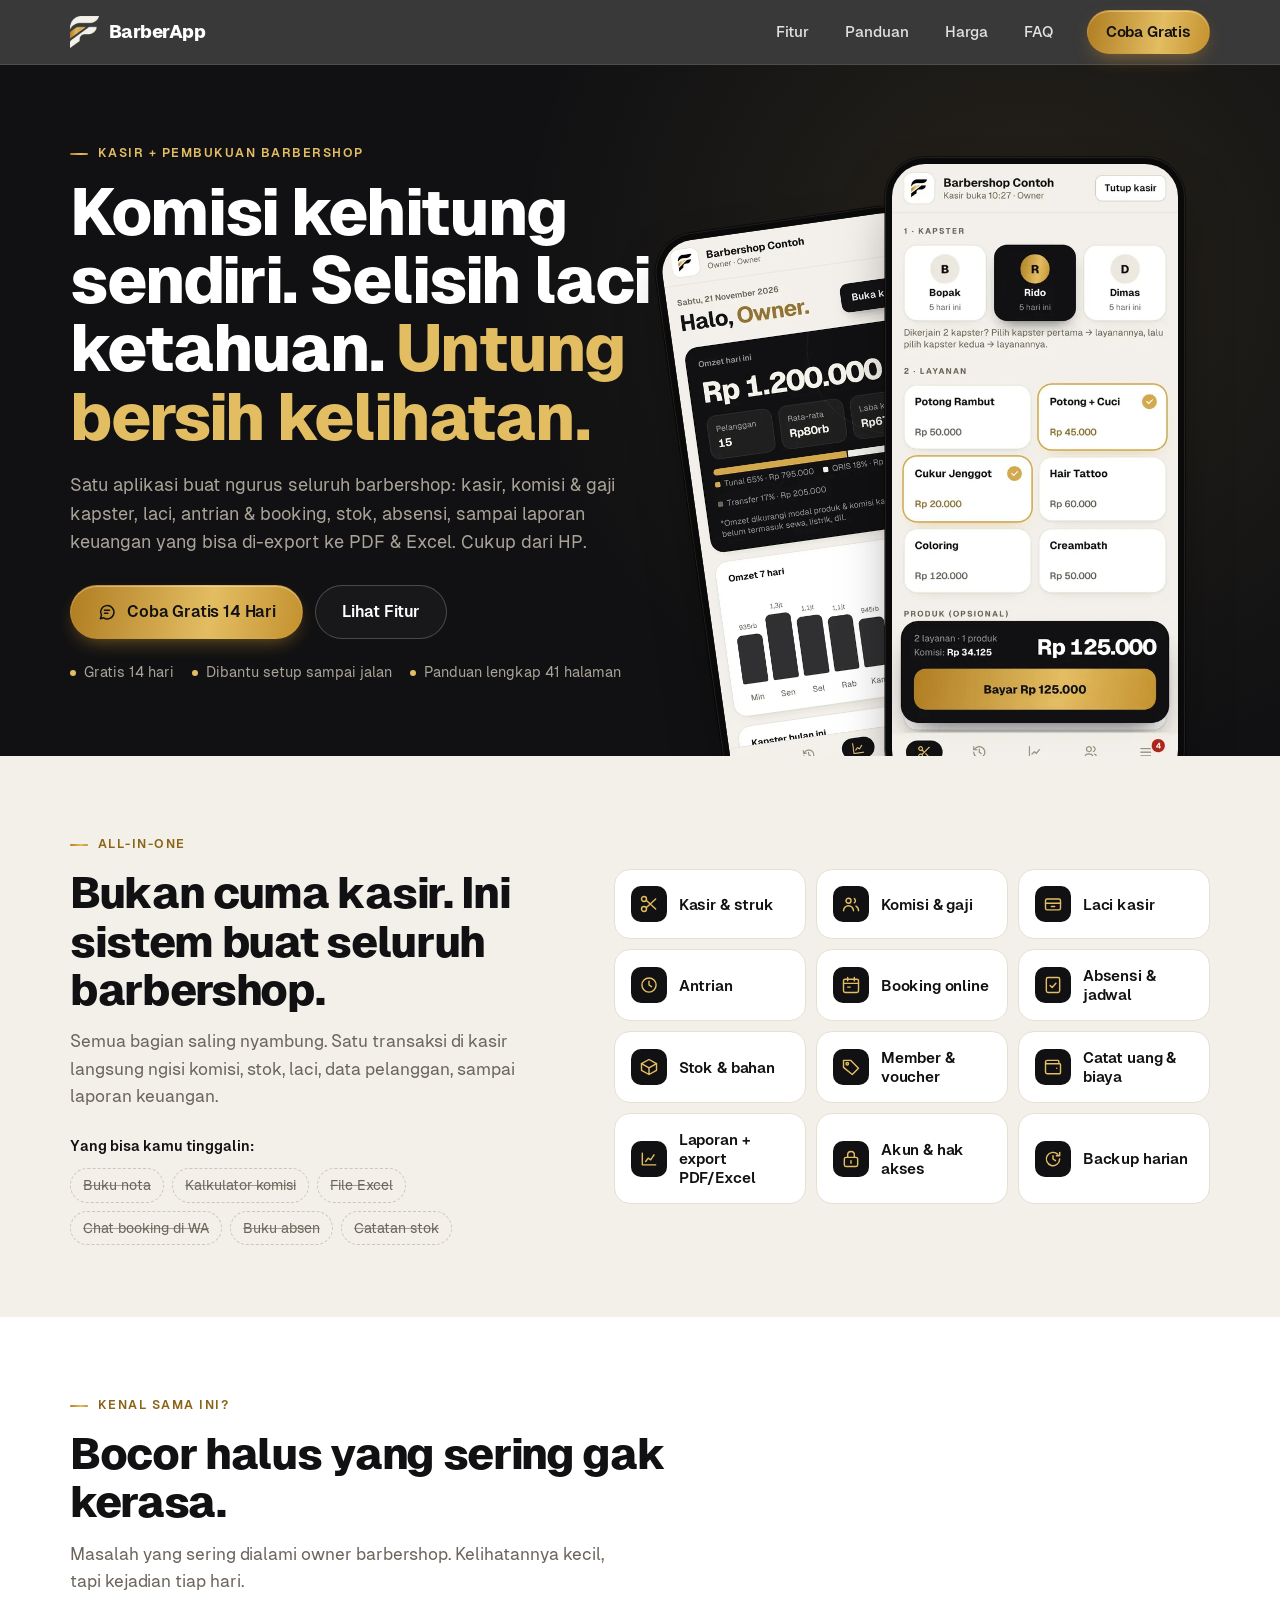
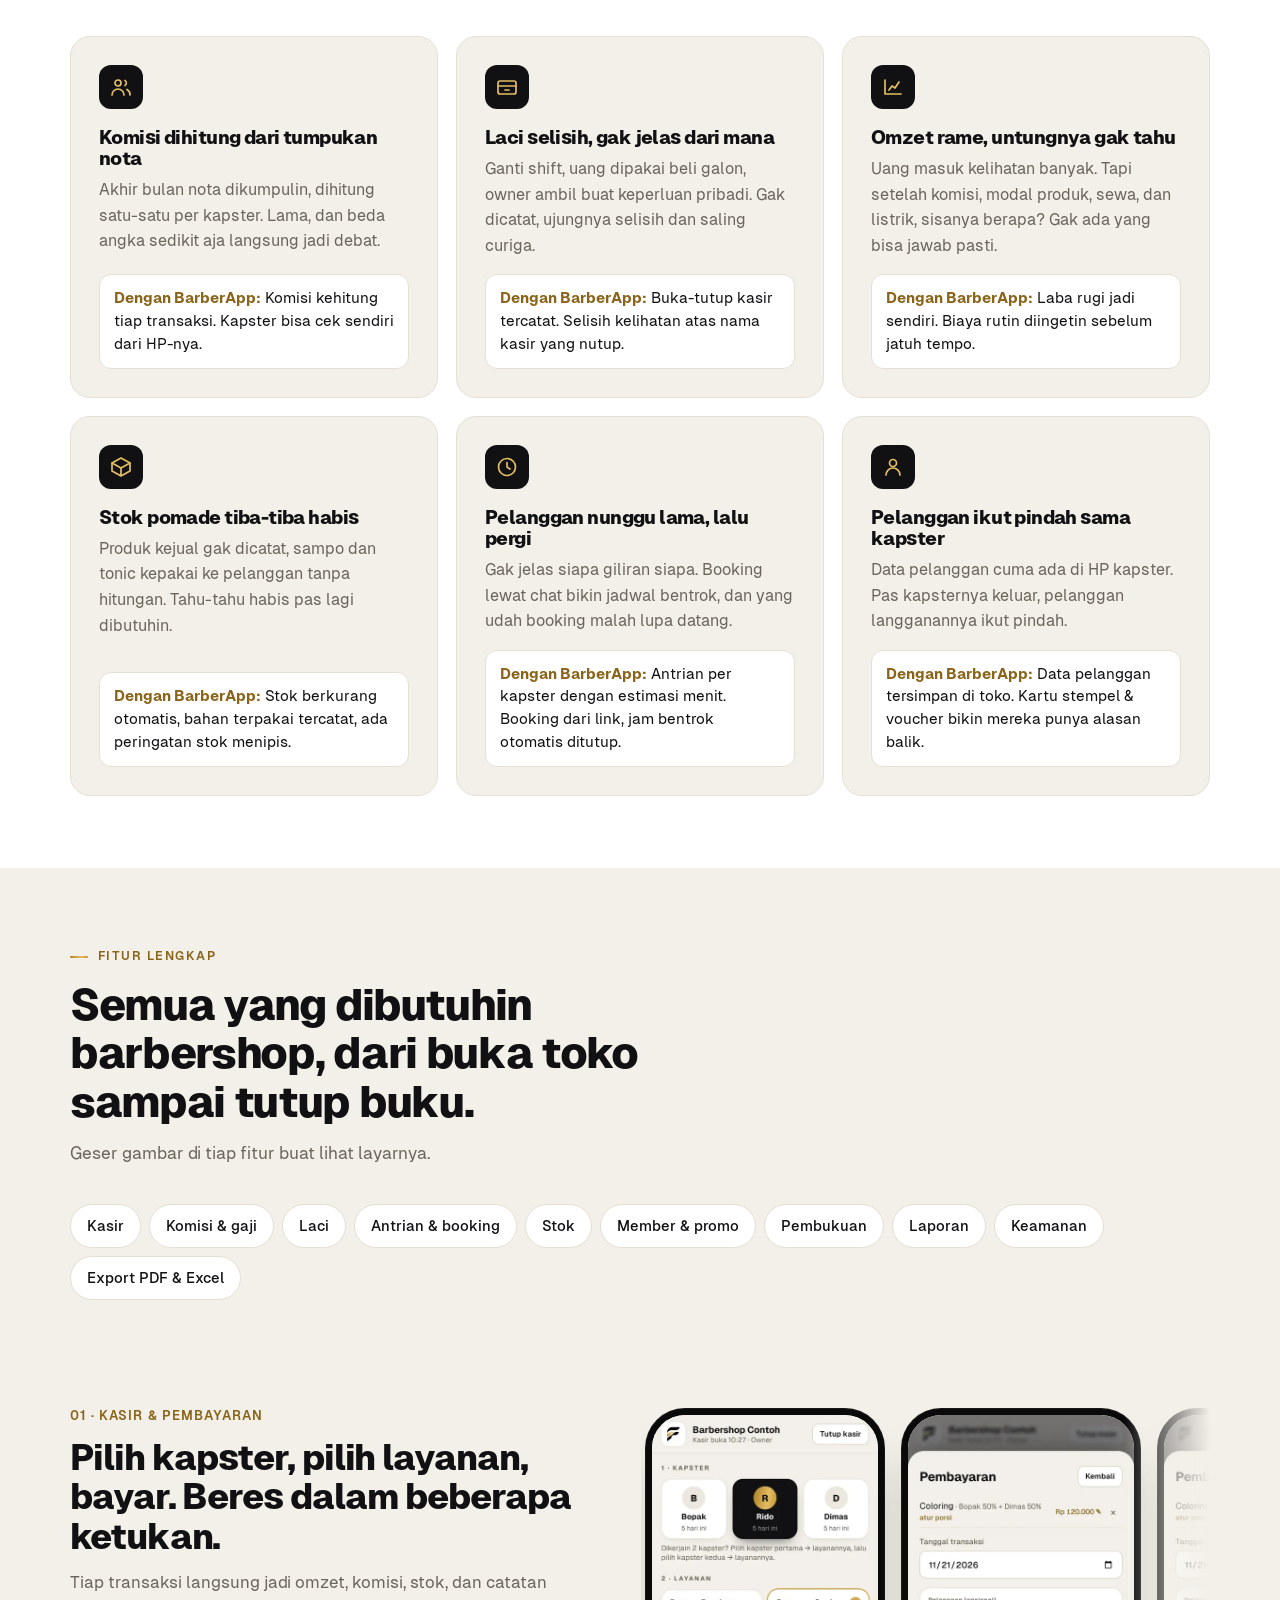
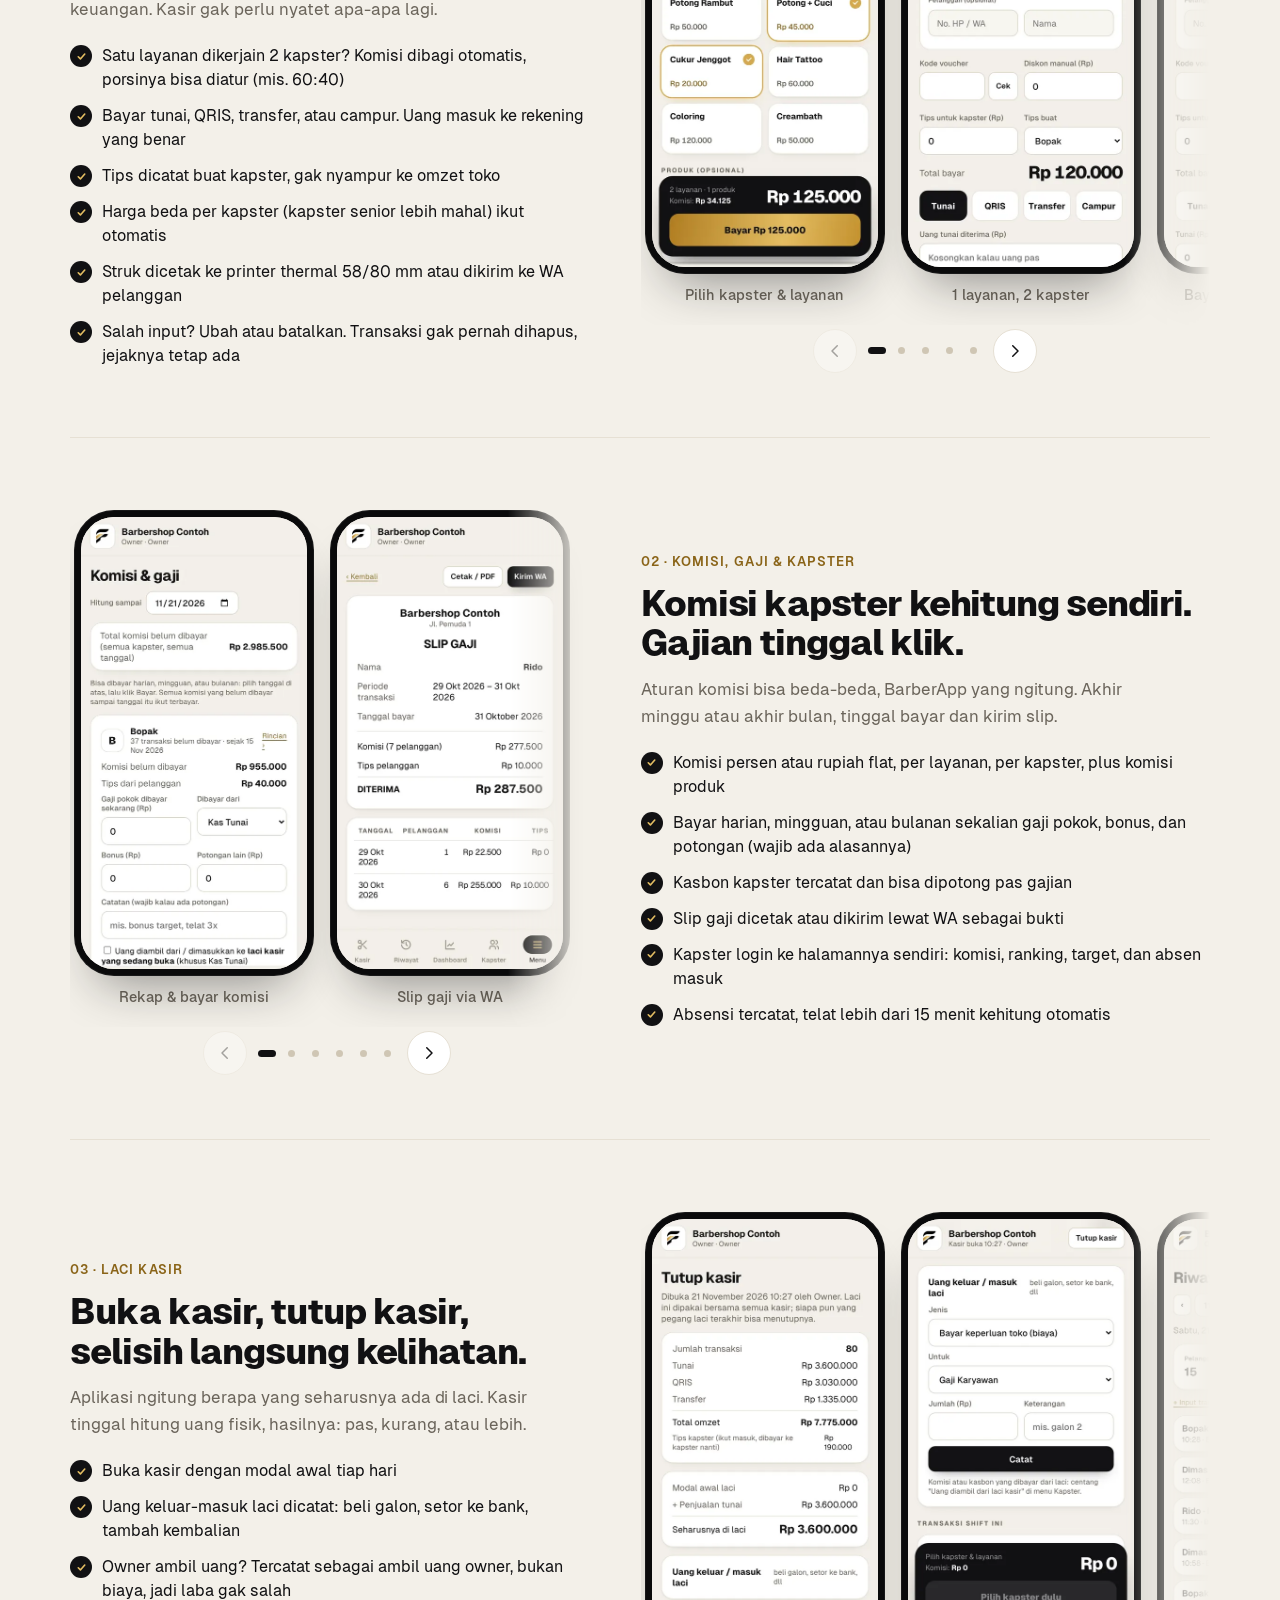
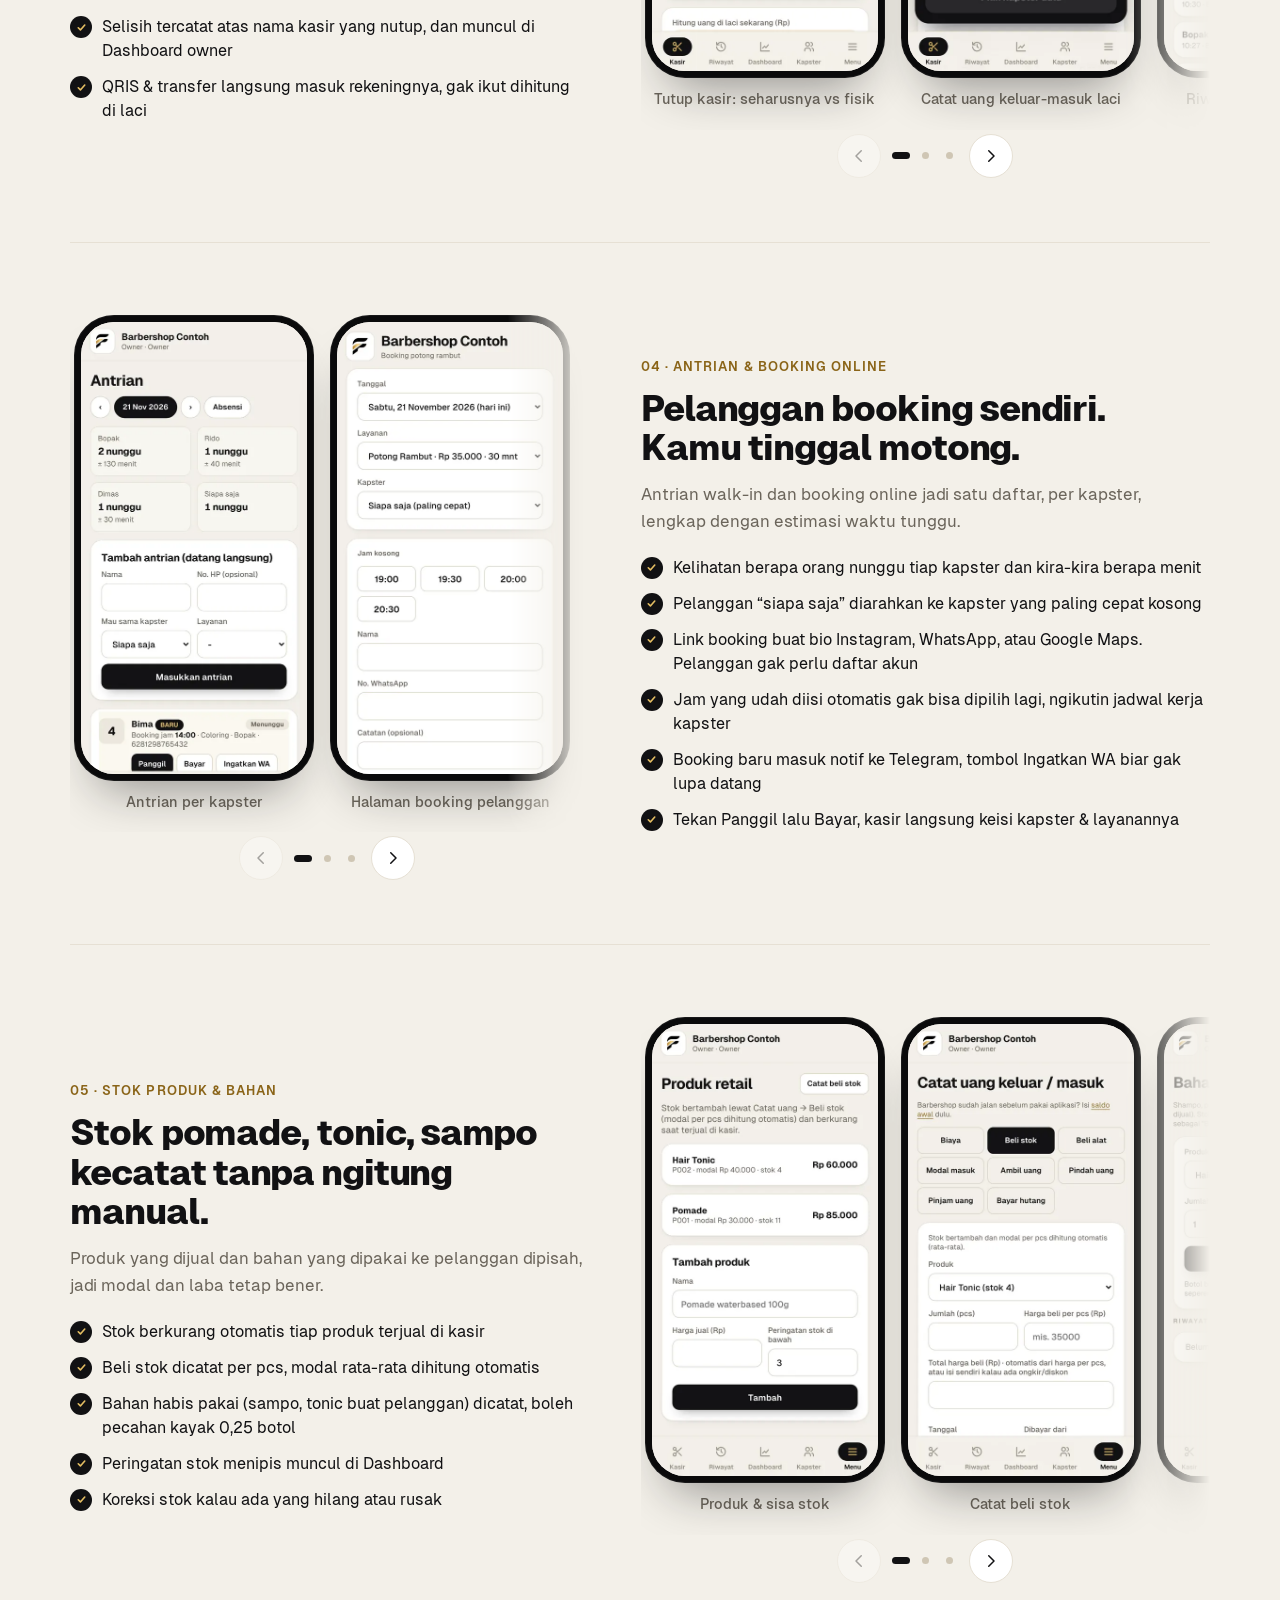
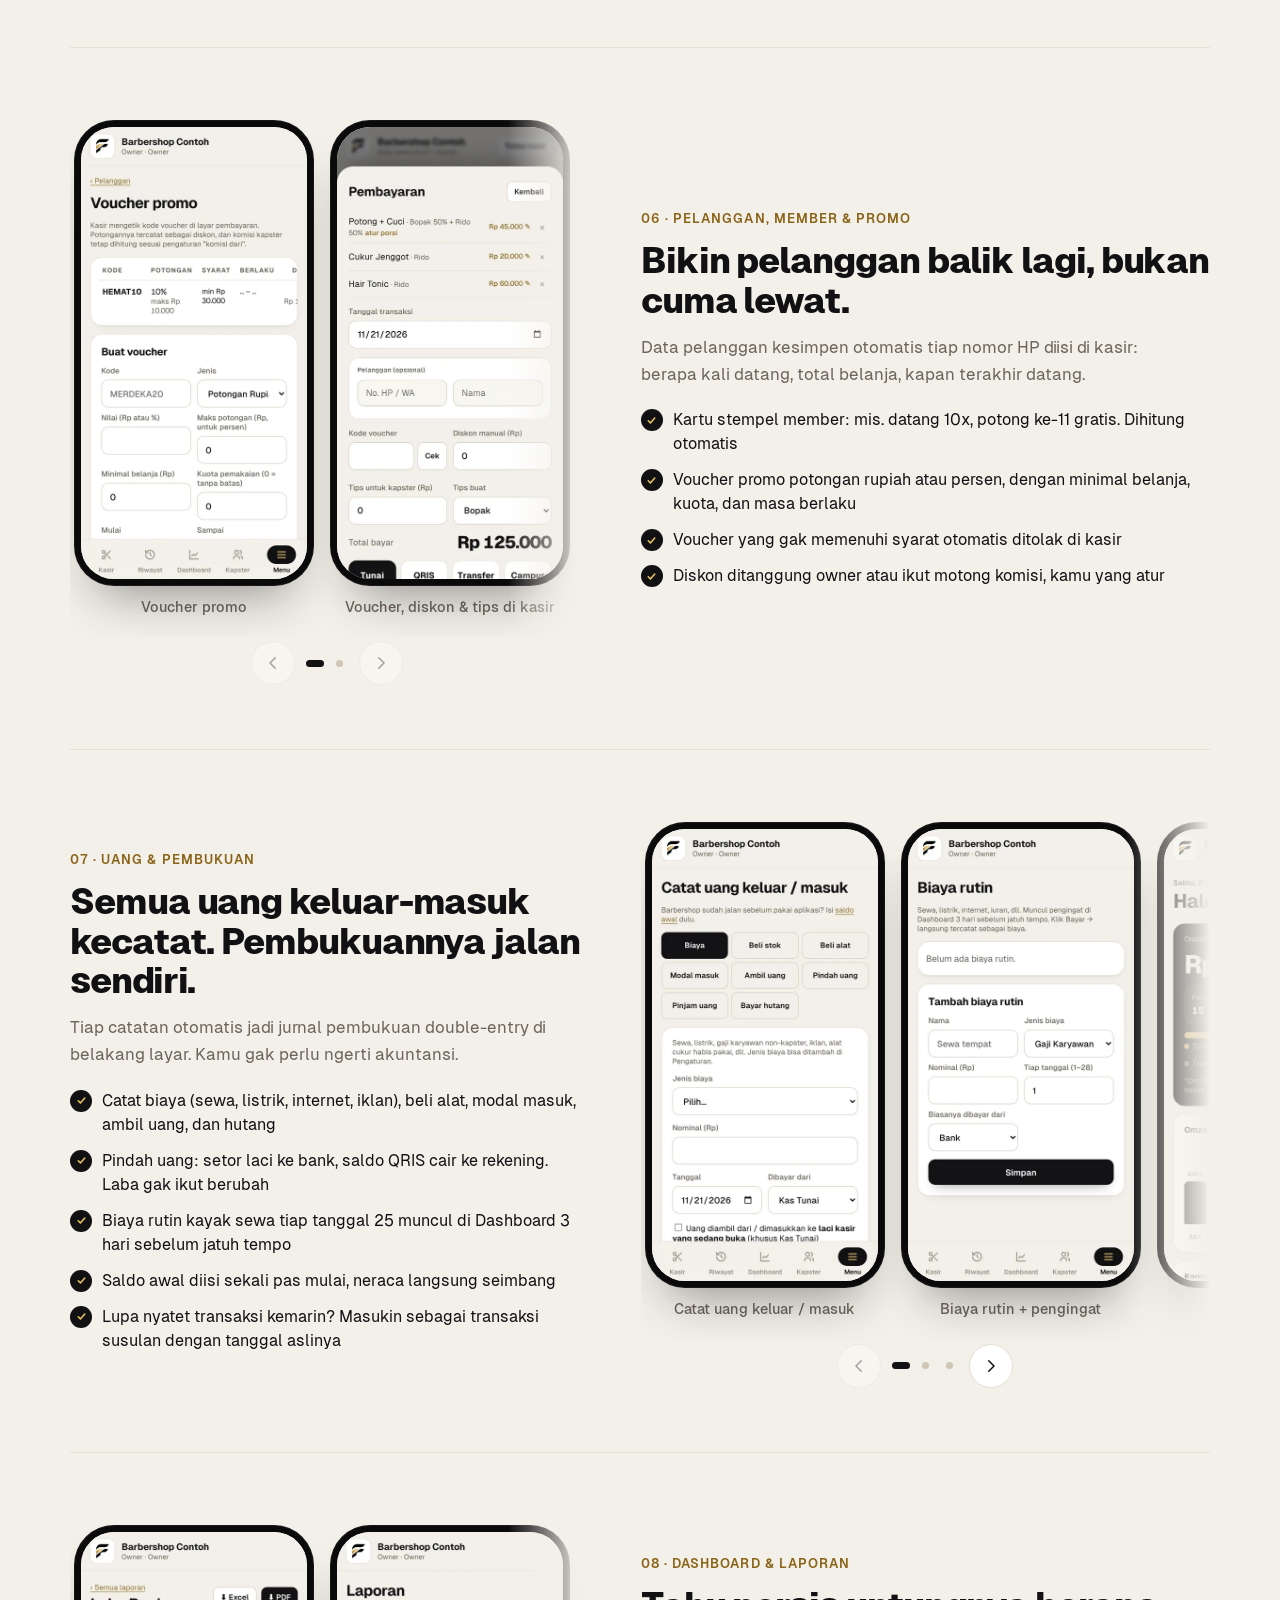
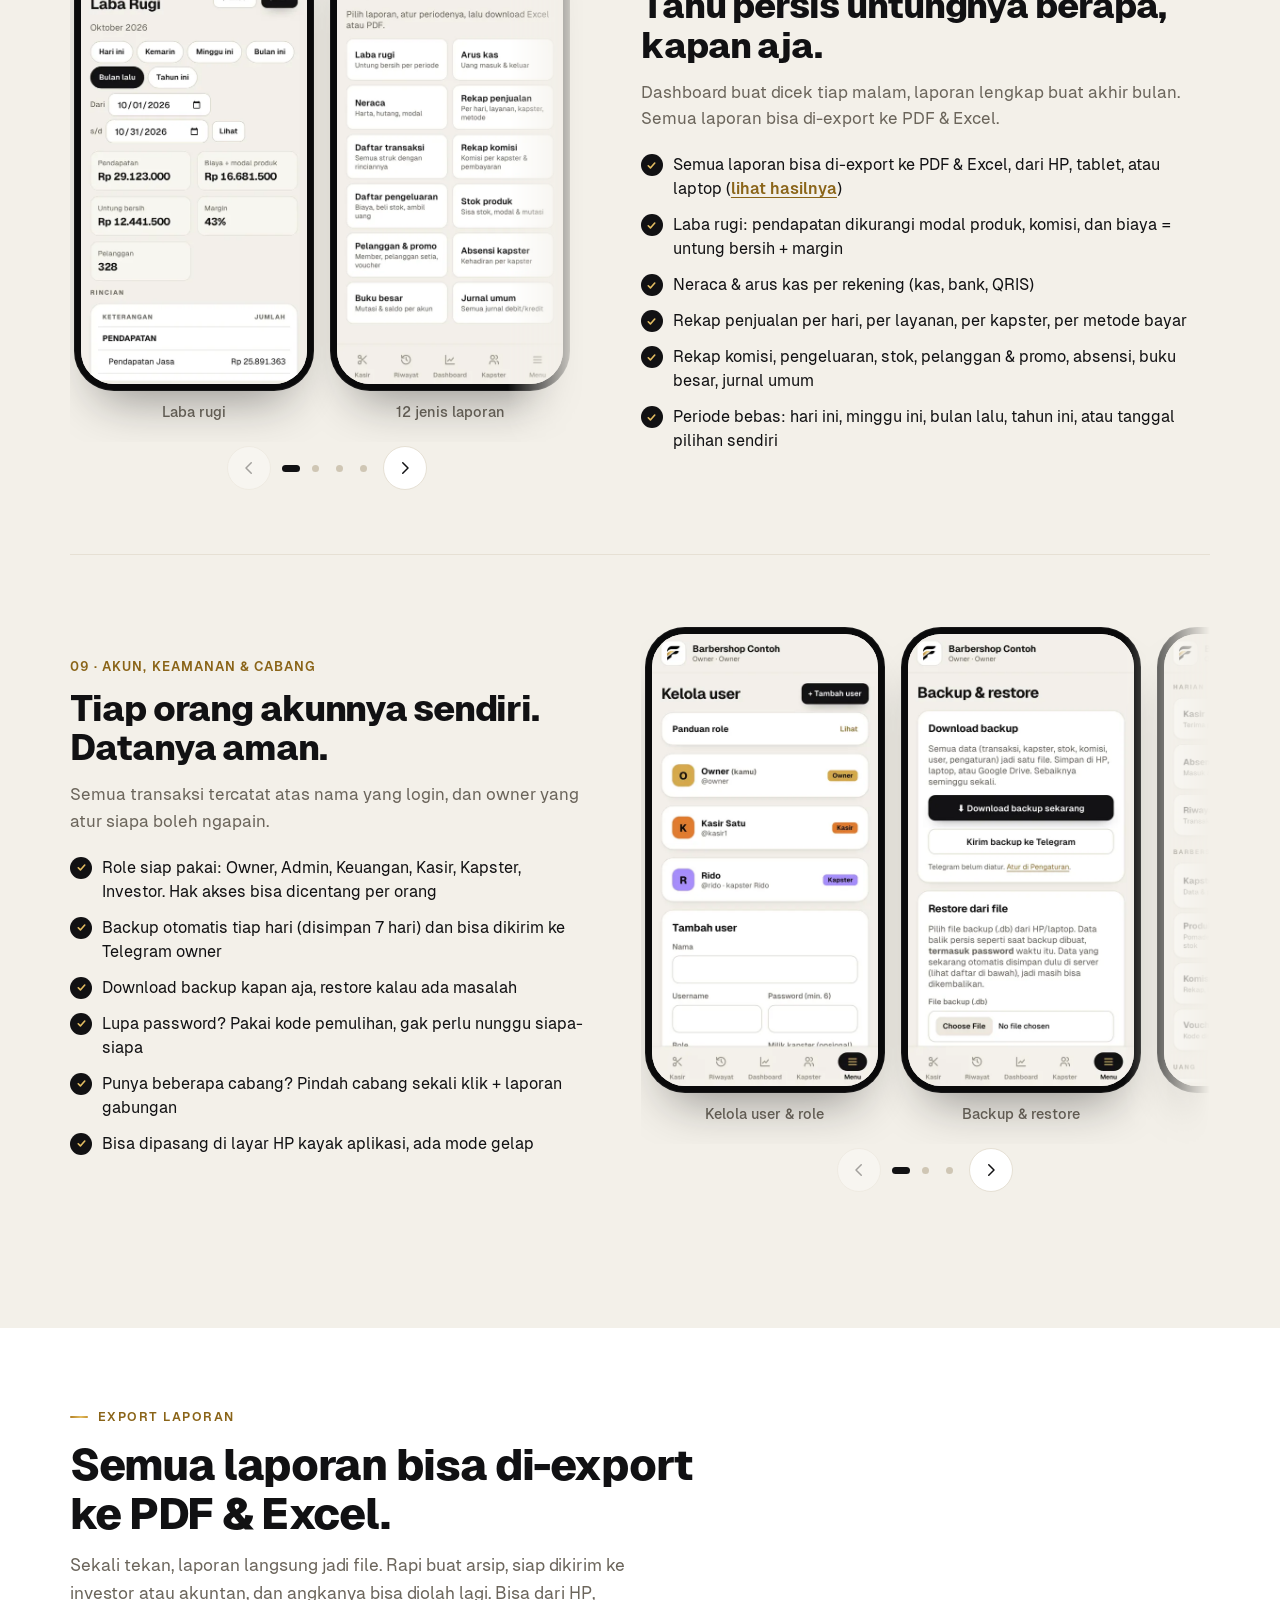
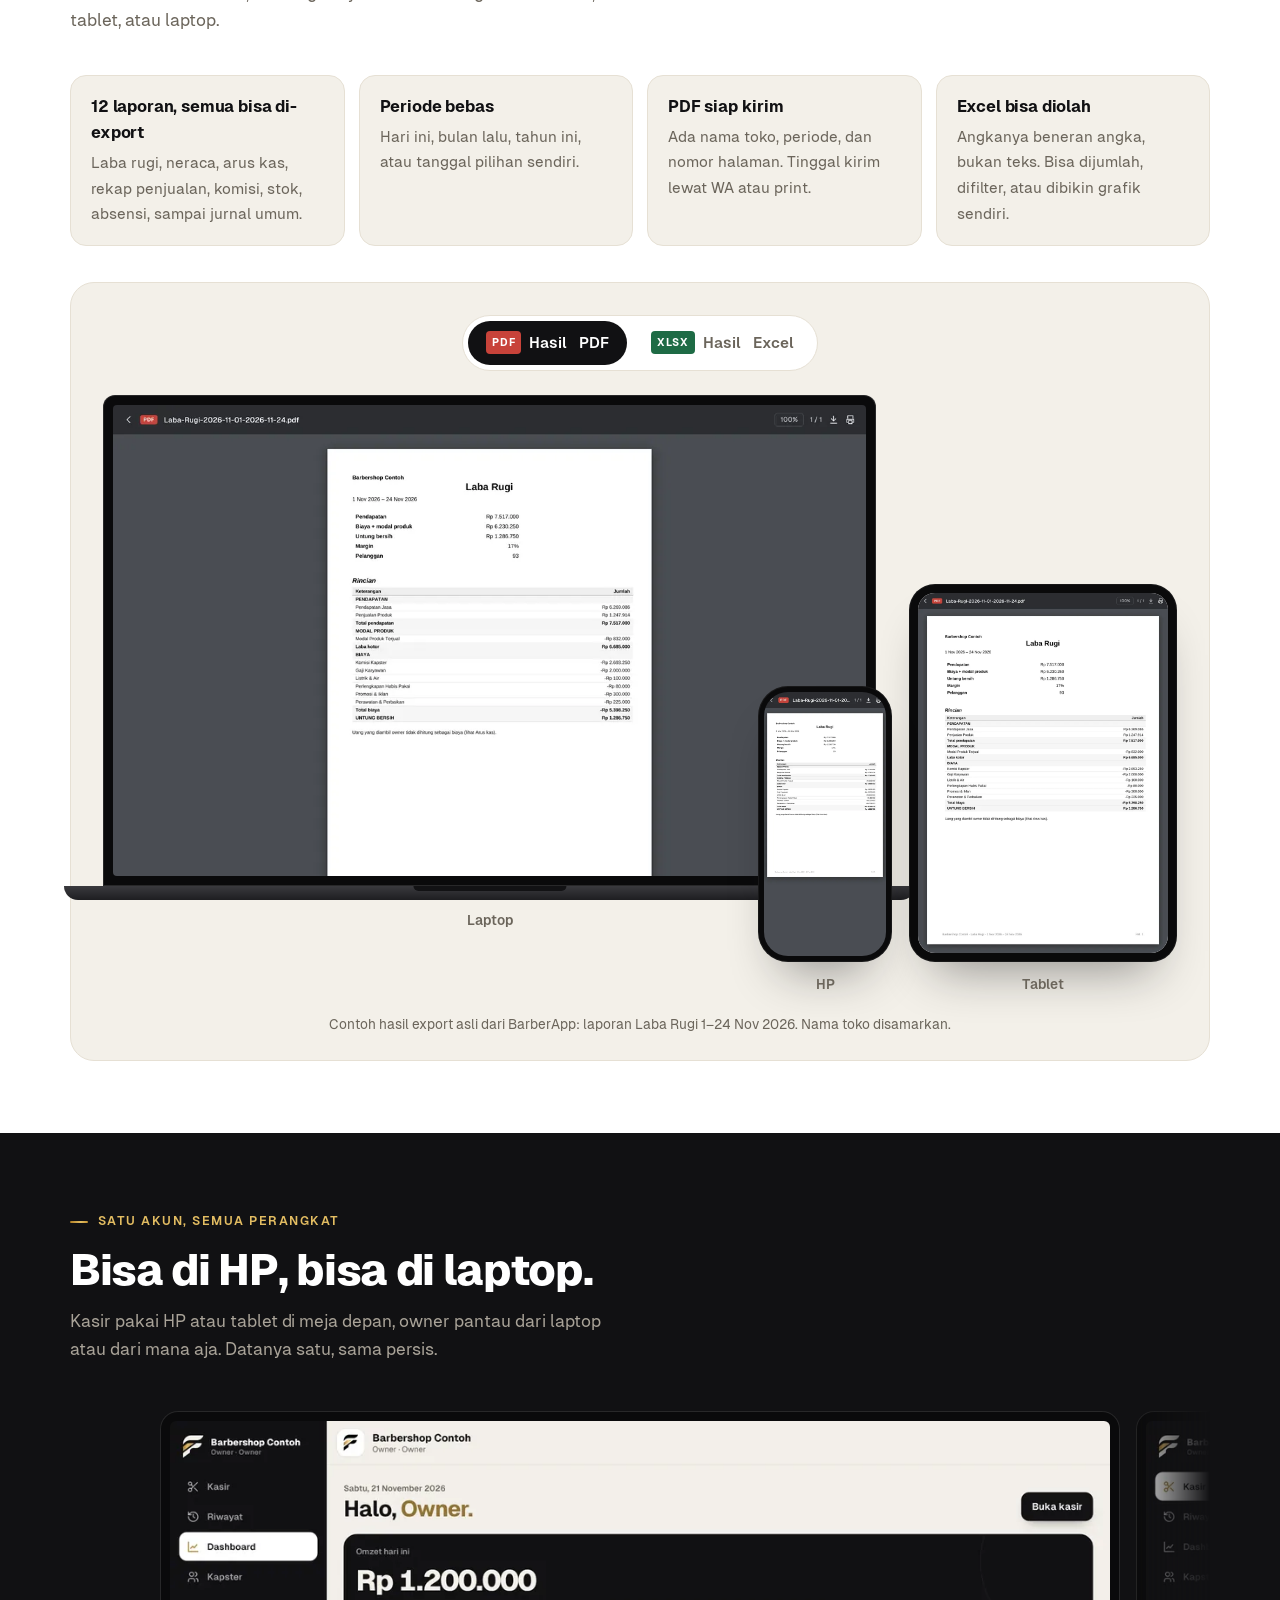
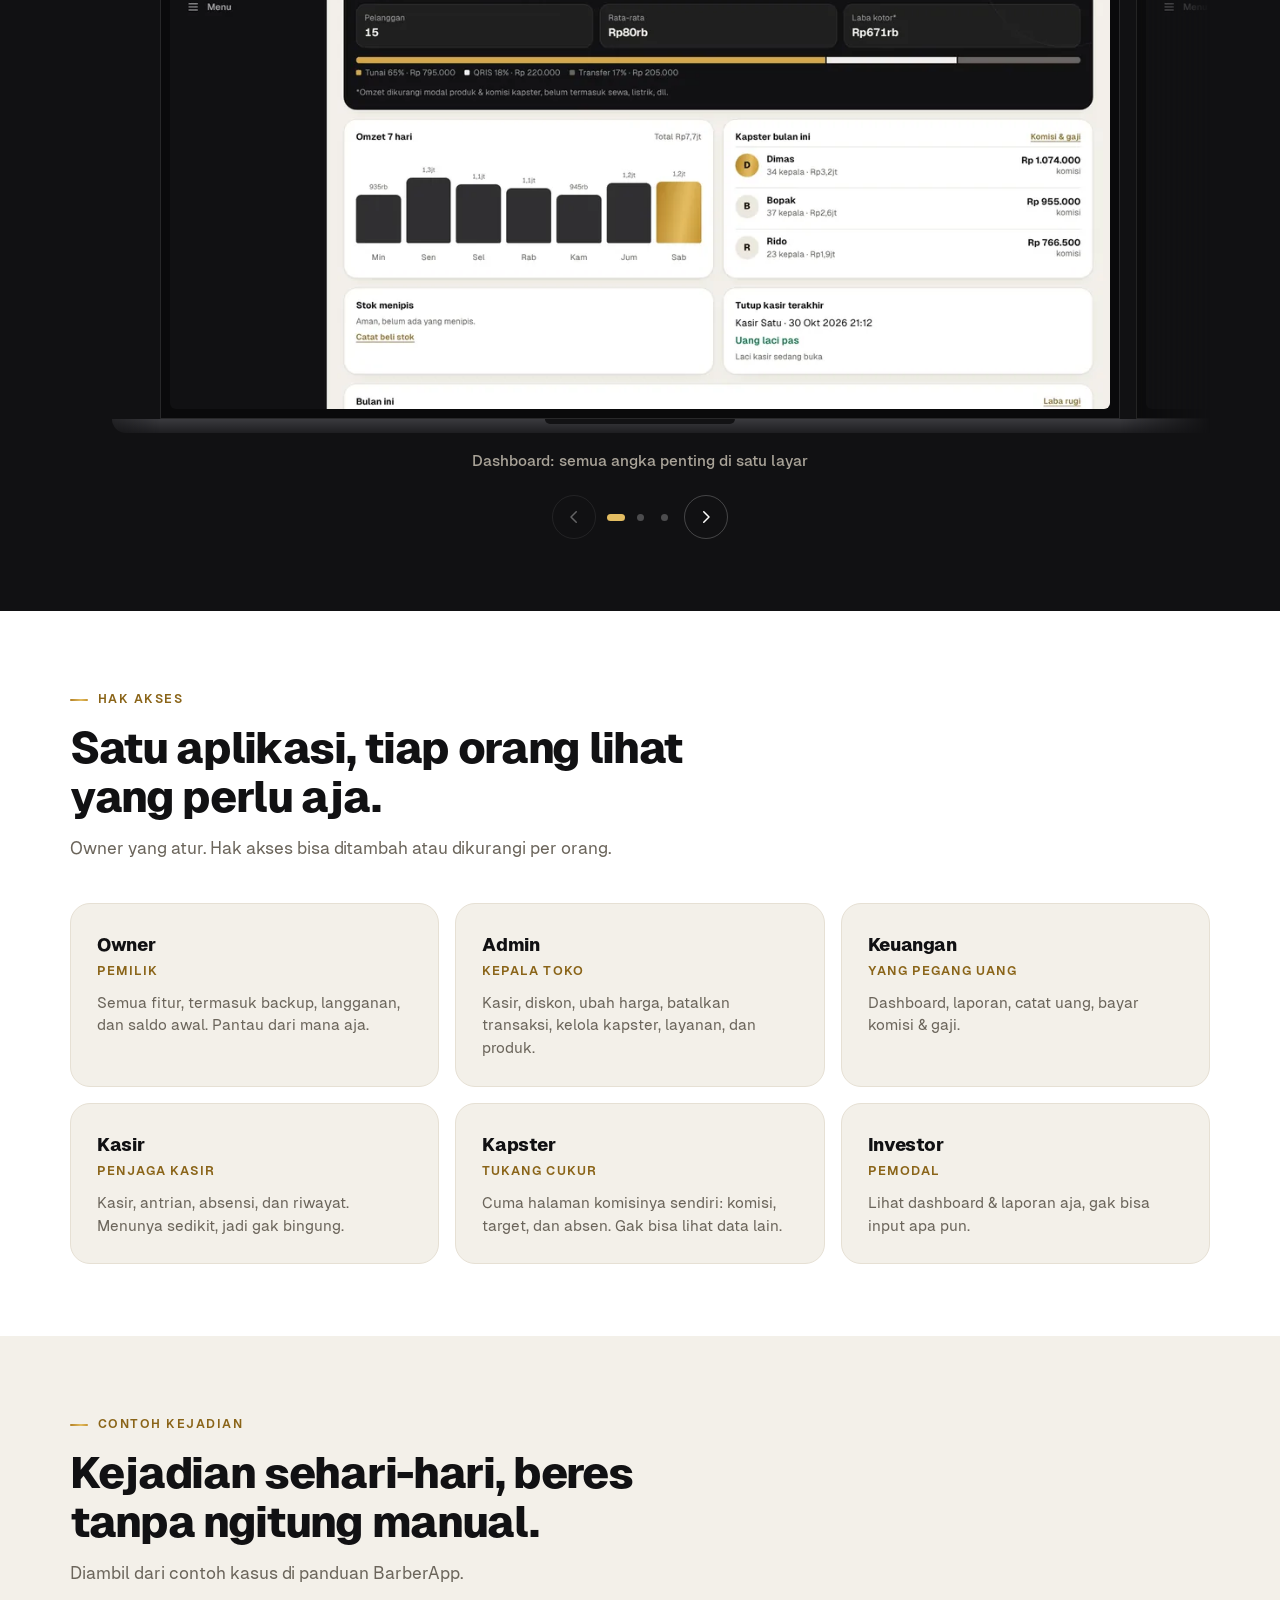
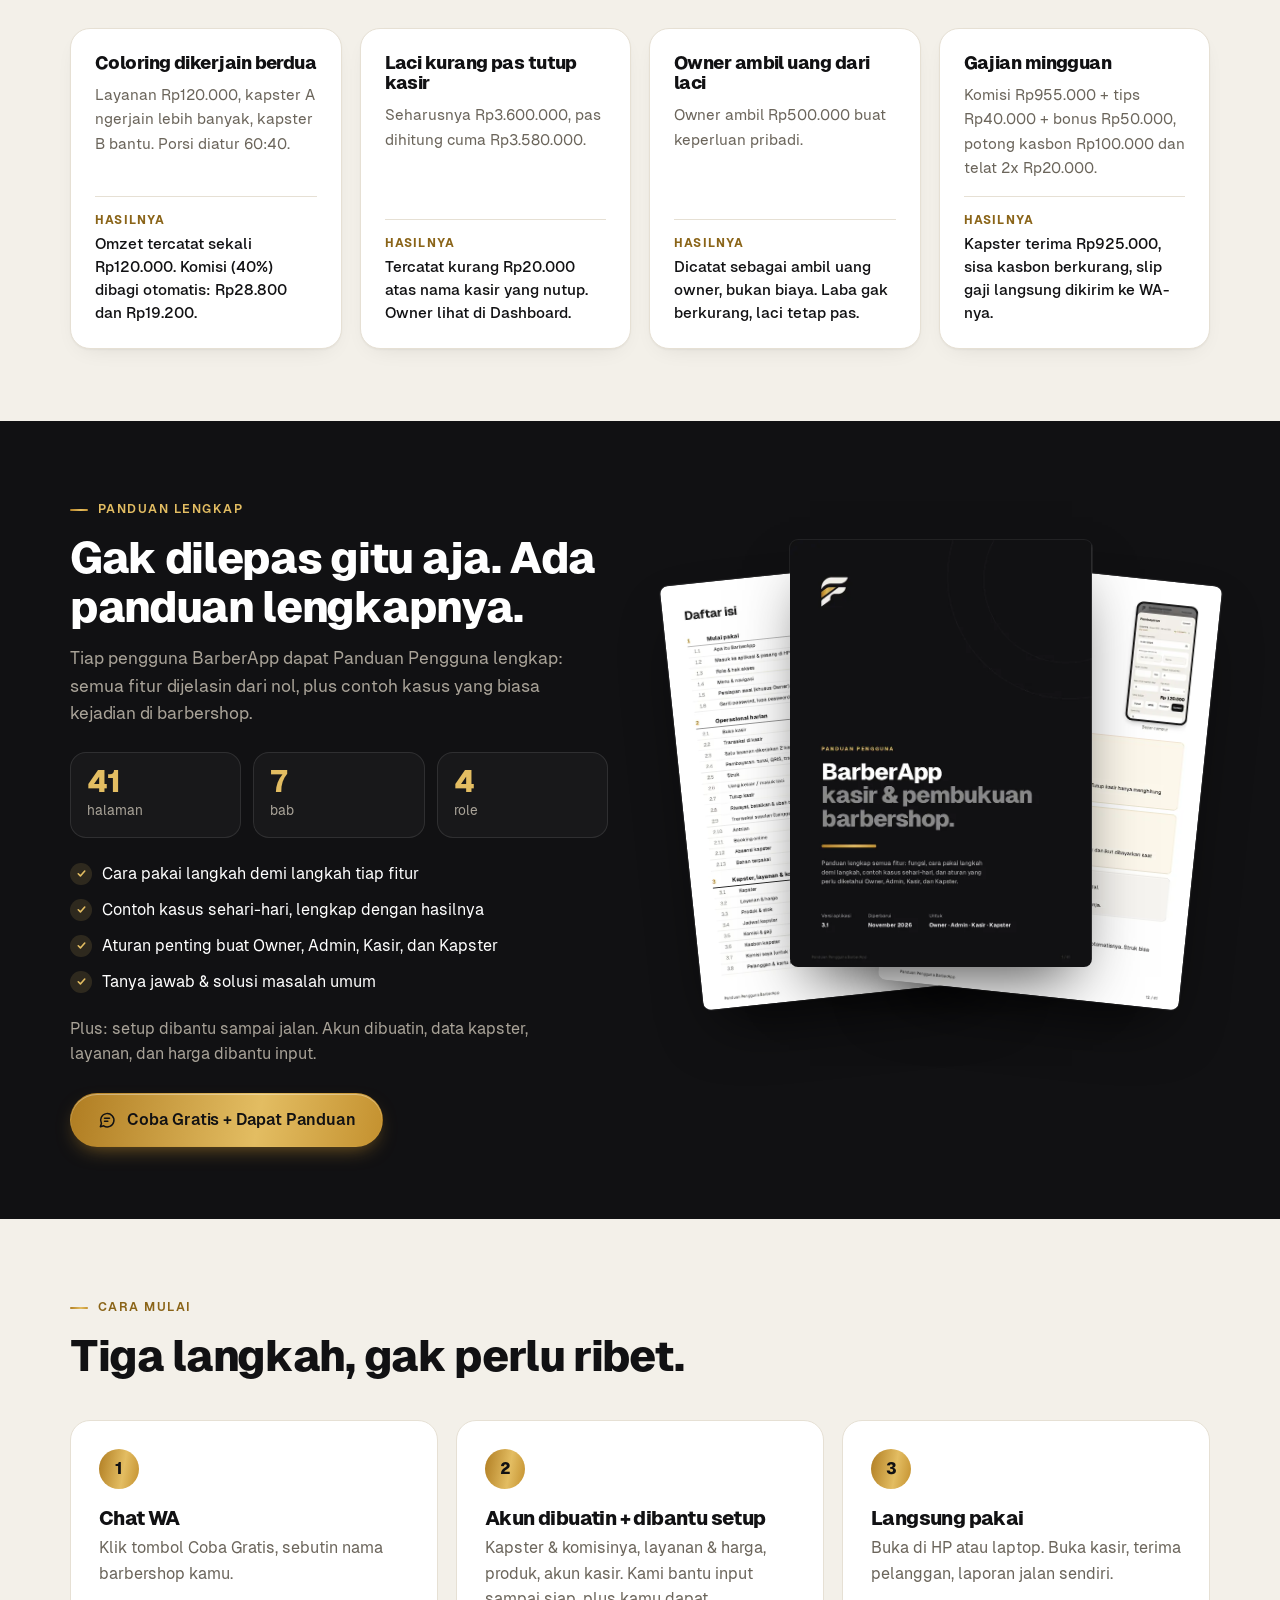
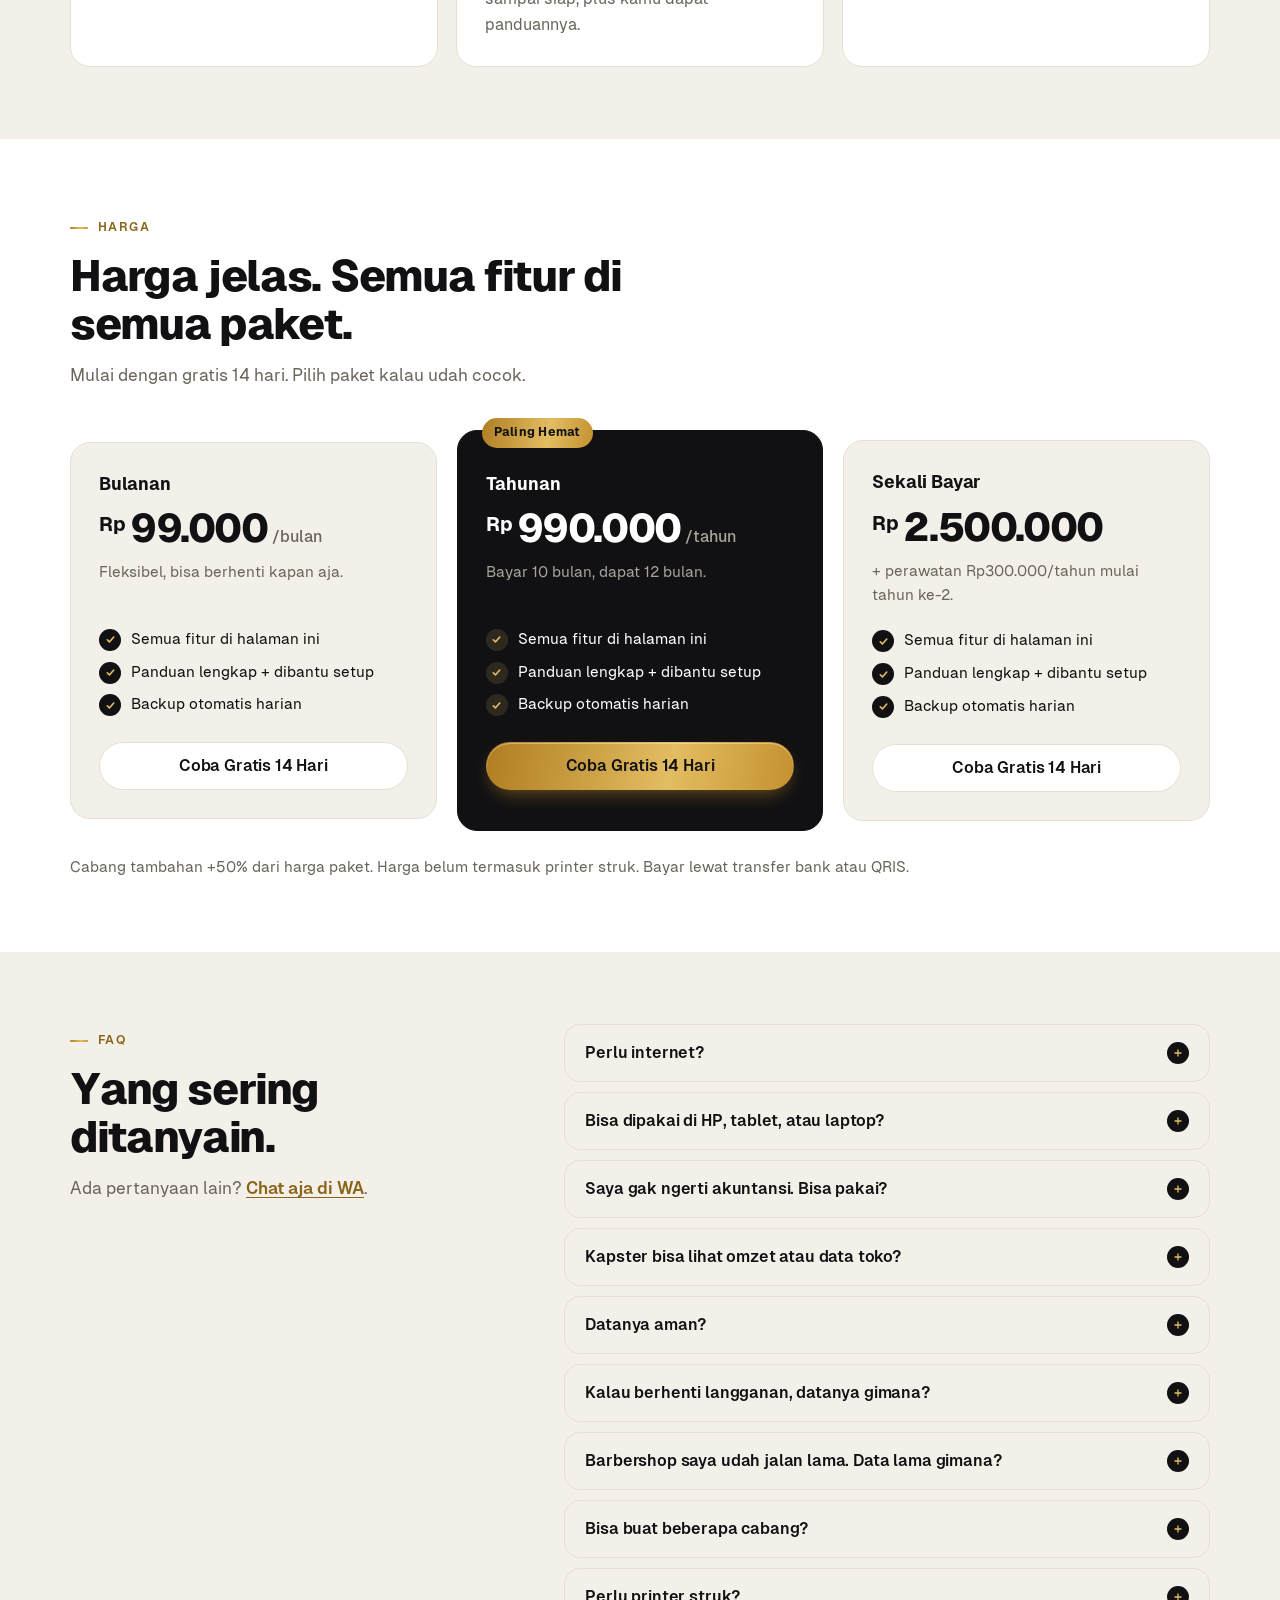
==== commit fce3264b: "Tambah section Export PDF & Excel dengan hasil export asli - Section baru #export: 4 poin manfaat + " ====
--- a/index.html
+++ b/index.html
@@ -116,7 +116,7 @@
         <div class="hero__copy">
           <p class="eyebrow eyebrow--dark">Kasir + pembukuan barbershop</p>
           <h1>Komisi kehitung sendiri. Selisih laci ketahuan. <span class="text-gold">Untung bersih kelihatan.</span></h1>
-          <p class="lead">Satu aplikasi buat ngurus seluruh barbershop: kasir, komisi &amp; gaji kapster, laci, antrian &amp; booking, stok, absensi, sampai laporan keuangan. Cukup dari HP.</p>
+          <p class="lead">Satu aplikasi buat ngurus seluruh barbershop: kasir, komisi &amp; gaji kapster, laci, antrian &amp; booking, stok, absensi, sampai laporan keuangan yang bisa di-export ke PDF &amp; Excel. Cukup dari HP.</p>
           <div class="btn-row">
             <a class="btn btn--gold btn--lg js-wa" href="https://wa.me/6285111230209?text=Halo%2C%20saya%20mau%20coba%20BarberApp%20untuk%20barbershop%20saya%3A%20" target="_blank" rel="noopener"><svg class="ico" aria-hidden="true"><use href="#i-wa"/></svg>Coba Gratis 14 Hari</a>
             <a class="btn btn--ghost btn--lg" href="#fitur">Lihat Fitur</a>
@@ -155,7 +155,7 @@
           </div>
         </div>
         <ul class="modules reveal" aria-label="Modul di BarberApp">
-          <li class="module"><svg class="module__ico" aria-hidden="true"><use href="#i-kasir"/></svg><span>Kasir & struk</span></li><li class="module"><svg class="module__ico" aria-hidden="true"><use href="#i-komisi"/></svg><span>Komisi & gaji</span></li><li class="module"><svg class="module__ico" aria-hidden="true"><use href="#i-laci"/></svg><span>Laci kasir</span></li><li class="module"><svg class="module__ico" aria-hidden="true"><use href="#i-antrian"/></svg><span>Antrian</span></li><li class="module"><svg class="module__ico" aria-hidden="true"><use href="#i-booking"/></svg><span>Booking online</span></li><li class="module"><svg class="module__ico" aria-hidden="true"><use href="#i-absen"/></svg><span>Absensi & jadwal</span></li><li class="module"><svg class="module__ico" aria-hidden="true"><use href="#i-stok"/></svg><span>Stok & bahan</span></li><li class="module"><svg class="module__ico" aria-hidden="true"><use href="#i-member"/></svg><span>Member & voucher</span></li><li class="module"><svg class="module__ico" aria-hidden="true"><use href="#i-uang"/></svg><span>Catat uang & biaya</span></li><li class="module"><svg class="module__ico" aria-hidden="true"><use href="#i-laporan"/></svg><span>Laporan keuangan</span></li><li class="module"><svg class="module__ico" aria-hidden="true"><use href="#i-akses"/></svg><span>Akun & hak akses</span></li><li class="module"><svg class="module__ico" aria-hidden="true"><use href="#i-backup"/></svg><span>Backup harian</span></li>
+          <li class="module"><svg class="module__ico" aria-hidden="true"><use href="#i-kasir"/></svg><span>Kasir & struk</span></li><li class="module"><svg class="module__ico" aria-hidden="true"><use href="#i-komisi"/></svg><span>Komisi & gaji</span></li><li class="module"><svg class="module__ico" aria-hidden="true"><use href="#i-laci"/></svg><span>Laci kasir</span></li><li class="module"><svg class="module__ico" aria-hidden="true"><use href="#i-antrian"/></svg><span>Antrian</span></li><li class="module"><svg class="module__ico" aria-hidden="true"><use href="#i-booking"/></svg><span>Booking online</span></li><li class="module"><svg class="module__ico" aria-hidden="true"><use href="#i-absen"/></svg><span>Absensi & jadwal</span></li><li class="module"><svg class="module__ico" aria-hidden="true"><use href="#i-stok"/></svg><span>Stok & bahan</span></li><li class="module"><svg class="module__ico" aria-hidden="true"><use href="#i-member"/></svg><span>Member & voucher</span></li><li class="module"><svg class="module__ico" aria-hidden="true"><use href="#i-uang"/></svg><span>Catat uang & biaya</span></li><li class="module"><svg class="module__ico" aria-hidden="true"><use href="#i-laporan"/></svg><span>Laporan + export PDF/Excel</span></li><li class="module"><svg class="module__ico" aria-hidden="true"><use href="#i-akses"/></svg><span>Akun & hak akses</span></li><li class="module"><svg class="module__ico" aria-hidden="true"><use href="#i-backup"/></svg><span>Backup harian</span></li>
         </ul>
       </div>
     </section>
@@ -219,7 +219,7 @@
           <p class="lead">Geser gambar di tiap fitur buat lihat layarnya.</p>
         </div>
         <nav class="fnav" aria-label="Lompat ke fitur">
-          <ul><li><a href="#f-kasir">Kasir</a></li><li><a href="#f-komisi">Komisi & gaji</a></li><li><a href="#f-laci">Laci</a></li><li><a href="#f-antrian">Antrian & booking</a></li><li><a href="#f-stok">Stok</a></li><li><a href="#f-member">Member & promo</a></li><li><a href="#f-uang">Pembukuan</a></li><li><a href="#f-laporan">Laporan</a></li><li><a href="#f-aman">Keamanan</a></li></ul>
+          <ul><li><a href="#f-kasir">Kasir</a></li><li><a href="#f-komisi">Komisi & gaji</a></li><li><a href="#f-laci">Laci</a></li><li><a href="#f-antrian">Antrian & booking</a></li><li><a href="#f-stok">Stok</a></li><li><a href="#f-member">Member & promo</a></li><li><a href="#f-uang">Pembukuan</a></li><li><a href="#f-laporan">Laporan</a></li><li><a href="#f-aman">Keamanan</a></li><li><a href="#export">Export PDF & Excel</a></li></ul>
         </nav>
         
         <article class="feature reveal" id="f-kasir">
@@ -366,8 +366,8 @@
           <div class="feature__copy">
             <p class="feature__num">08 · Dashboard & laporan</p>
             <h3>Tahu persis untungnya berapa, kapan aja.</h3>
-            <p class="feature__lead">Dashboard buat dicek tiap malam, laporan lengkap buat akhir bulan. Semua bisa didownload Excel & PDF.</p>
-            <ul class="checks "><li>Laba rugi: pendapatan dikurangi modal produk, komisi, dan biaya = untung bersih + margin</li><li>Neraca & arus kas per rekening (kas, bank, QRIS)</li><li>Rekap penjualan per hari, per layanan, per kapster, per metode bayar</li><li>Rekap komisi, pengeluaran, stok, pelanggan & promo, absensi, buku besar, jurnal umum</li><li>Periode bebas: hari ini, minggu ini, bulan lalu, tahun ini, atau tanggal pilihan sendiri</li></ul>
+            <p class="feature__lead">Dashboard buat dicek tiap malam, laporan lengkap buat akhir bulan. Semua laporan bisa di-export ke PDF & Excel.</p>
+            <ul class="checks "><li>Semua laporan bisa di-export ke PDF & Excel, dari HP, tablet, atau laptop (<a class="link" href="#export">lihat hasilnya</a>)</li><li>Laba rugi: pendapatan dikurangi modal produk, komisi, dan biaya = untung bersih + margin</li><li>Neraca & arus kas per rekening (kas, bank, QRIS)</li><li>Rekap penjualan per hari, per layanan, per kapster, per metode bayar</li><li>Rekap komisi, pengeluaran, stok, pelanggan & promo, absensi, buku besar, jurnal umum</li><li>Periode bebas: hari ini, minggu ini, bulan lalu, tahun ini, atau tanggal pilihan sendiri</li></ul>
           </div>
           <div class="feature__media">
           <div class="slider " data-slider>
@@ -402,6 +402,36 @@
           </div>
           </div>
         </article>
+      </div>
+    </section>
+
+    <!-- ========== EXPORT PDF & EXCEL ========== -->
+    <!-- Gambar dibuat dari file export asli BarberApp (nama toko disamarkan). Generate ulang: tools/build-export.js -->
+    <section class="section white" id="export" aria-labelledby="export-title">
+      <div class="container">
+        <div class="section-head reveal">
+          <p class="eyebrow">Export laporan</p>
+          <h2 id="export-title">Semua laporan bisa di-export ke PDF &amp; Excel.</h2>
+          <p class="lead">Sekali tekan, laporan langsung jadi file. Rapi buat arsip, siap dikirim ke investor atau akuntan, dan angkanya bisa diolah lagi. Bisa dari HP, tablet, atau laptop.</p>
+        </div>
+        <ul class="xpoints">
+          <li class="reveal"><strong>12 laporan, semua bisa di-export</strong><span>Laba rugi, neraca, arus kas, rekap penjualan, komisi, stok, absensi, sampai jurnal umum.</span></li>
+          <li class="reveal"><strong>Periode bebas</strong><span>Hari ini, bulan lalu, tahun ini, atau tanggal pilihan sendiri.</span></li>
+          <li class="reveal"><strong>PDF siap kirim</strong><span>Ada nama toko, periode, dan nomor halaman. Tinggal kirim lewat WA atau print.</span></li>
+          <li class="reveal"><strong>Excel bisa diolah</strong><span>Angkanya beneran angka, bukan teks. Bisa dijumlah, difilter, atau dibikin grafik sendiri.</span></li>
+        </ul>
+        <div class="xshow reveal">
+          <div class="xtabs" role="tablist" aria-label="Pilih format export">
+            <button type="button" role="tab" id="xt-pdf" aria-selected="true" aria-controls="xstage" data-format="pdf"><span class="xtabs__badge xtabs__badge--pdf">PDF</span><span class="xtabs__word">Hasil </span>PDF</button>
+            <button type="button" role="tab" id="xt-xlsx" aria-selected="false" aria-controls="xstage" data-format="xlsx"><span class="xtabs__badge xtabs__badge--xlsx">XLSX</span><span class="xtabs__word">Hasil </span>Excel</button>
+          </div>
+          <div class="xstage" id="xstage" role="tabpanel" aria-labelledby="xt-pdf" data-format="pdf">
+            <figure class="xdev xdev--laptop"><div class="laptop"><div class="laptop__screen"><img class="x-pdf" src="assets/export/pdf-laptop-1080.webp" srcset="assets/export/pdf-laptop-1080.webp 1080w, assets/export/pdf-laptop.webp 2160w" sizes="(min-width: 768px) 70vw, 92vw" width="2160" height="1350" loading="lazy" decoding="async" alt="Hasil export PDF laporan Laba Rugi dibuka di laptop"><img class="x-xlsx" src="assets/export/xlsx-laptop-1080.webp" srcset="assets/export/xlsx-laptop-1080.webp 1080w, assets/export/xlsx-laptop.webp 2160w" sizes="(min-width: 768px) 70vw, 92vw" width="2160" height="1350" loading="lazy" decoding="async" alt="Hasil export Excel laporan Laba Rugi dibuka di laptop"></div><div class="laptop__base" aria-hidden="true"></div></div><figcaption>Laptop</figcaption></figure>
+            <figure class="xdev xdev--tab"><div class="tablet"><img class="x-pdf" src="assets/export/pdf-tab-820.webp" srcset="assets/export/pdf-tab-820.webp 820w, assets/export/pdf-tab.webp 1230w" sizes="(min-width: 768px) 25vw, 52vw" width="1230" height="1770" loading="lazy" decoding="async" alt="Hasil export PDF laporan Laba Rugi dibuka di tablet"><img class="x-xlsx" src="assets/export/xlsx-tab-820.webp" srcset="assets/export/xlsx-tab-820.webp 820w, assets/export/xlsx-tab.webp 1230w" sizes="(min-width: 768px) 25vw, 52vw" width="1230" height="1770" loading="lazy" decoding="async" alt="Hasil export Excel laporan Laba Rugi dibuka di tablet"></div><figcaption>Tablet</figcaption></figure>
+            <figure class="xdev xdev--hp"><div class="phone"><img class="x-pdf" src="assets/export/pdf-hp-480.webp" srcset="assets/export/pdf-hp-480.webp 480w, assets/export/pdf-hp.webp 780w" sizes="(min-width: 768px) 14vw, 34vw" width="780" height="1688" loading="lazy" decoding="async" alt="Hasil export PDF laporan Laba Rugi dibuka di HP"><img class="x-xlsx" src="assets/export/xlsx-hp-480.webp" srcset="assets/export/xlsx-hp-480.webp 480w, assets/export/xlsx-hp.webp 780w" sizes="(min-width: 768px) 14vw, 34vw" width="780" height="1688" loading="lazy" decoding="async" alt="Hasil export Excel laporan Laba Rugi dibuka di HP"></div><figcaption>HP</figcaption></figure>
+          </div>
+          <p class="xnote">Contoh hasil export asli dari BarberApp: laporan Laba Rugi 1–24 Nov 2026. Nama toko disamarkan.</p>
+        </div>
       </div>
     </section>
 
@@ -631,6 +661,10 @@
             <p>Ada panduan pengguna lengkap (41 halaman) buat Owner, Admin, Kasir, dan Kapster. Setup juga dibantu sampai jalan: akun dibuatin, data kapster, layanan, dan harga dibantu input.</p>
           </details>
           <details>
+            <summary>Laporannya bisa di-export?</summary>
+            <p>Bisa. Semua laporan (laba rugi, neraca, arus kas, rekap penjualan, komisi, stok, dan lainnya) bisa di-export ke PDF dan Excel untuk periode apa pun. PDF-nya rapi buat dikirim atau dicetak, Excel-nya bisa diolah lagi.</p>
+          </details>
+          <details>
             <summary>Cara bayarnya gimana?</summary>
             <p>Transfer bank atau QRIS.</p>
           </details>
--- a/style.css
+++ b/style.css
@@ -360,6 +360,63 @@
   }
 }
 
+/* ---------- Frame tablet ---------- */
+.tablet {
+  padding: 9px; border-radius: 26px; background: #0A0A0B;
+  box-shadow: 0 0 0 1px rgba(255, 255, 255, .06) inset, 0 30px 50px -24px rgba(17, 17, 19, .45);
+}
+.tablet img { width: 100%; border-radius: 17px; aspect-ratio: 1230 / 1770; object-fit: cover; object-position: top; background: #fff; }
+
+/* ---------- Export PDF & Excel ---------- */
+.xpoints { display: grid; gap: 12px; margin-bottom: 36px; }
+.xpoints li { padding: 18px 20px; border-radius: 16px; background: var(--ivory); border: 1px solid var(--line); }
+.xpoints strong { display: block; font-size: 1.02rem; letter-spacing: -0.01em; margin-bottom: 4px; }
+.xpoints span { color: var(--muted); font-size: .95rem; line-height: 1.5; }
+@media (min-width: 640px) { .xpoints { grid-template-columns: 1fr 1fr; gap: 14px; } }
+@media (min-width: 1024px) { .xpoints { grid-template-columns: repeat(4, 1fr); } }
+
+.xshow { padding: 24px 16px 20px; border-radius: 24px; background: var(--ivory); border: 1px solid var(--line); }
+.xtabs { display: none; gap: 6px; padding: 5px; margin: 0 auto 24px; width: max-content; max-width: 100%; border-radius: 999px; background: var(--white); border: 1px solid var(--line); }
+.js .xtabs { display: flex; }
+.xtabs button {
+  display: inline-flex; align-items: center; gap: 8px; min-height: 44px; padding: 0 18px; border: 0; border-radius: 999px;
+  background: transparent; color: var(--muted); font: inherit; font-weight: 600; font-size: .95rem; cursor: pointer; transition: background-color .2s, color .2s;
+}
+.xtabs button[aria-selected="true"] { background: var(--onyx); color: var(--white); }
+.xtabs button { white-space: nowrap; }
+.xtabs__word { white-space: pre; }
+@media (max-width: 479px) { .xtabs__word { display: none; } .xtabs button { padding: 0 16px; } }
+.xtabs__badge { font-size: .66rem; font-weight: 700; letter-spacing: .06em; padding: 3px 6px; border-radius: 4px; color: #fff; }
+.xtabs__badge--pdf { background: #C8433A; }
+.xtabs__badge--xlsx { background: #1E6B45; }
+
+.xstage { display: grid; grid-template-columns: 1fr 1fr; gap: 20px 14px; align-items: end; }
+.xdev { margin: 0; min-width: 0; }
+.xdev figcaption { margin-top: 10px; text-align: center; font-size: .85rem; font-weight: 600; color: var(--muted); }
+.xdev--laptop { grid-column: 1 / -1; }
+.xdev--laptop .laptop__screen { padding: 7px; border-radius: 12px 12px 0 0; }
+.xdev--laptop .laptop__screen img { border-radius: 4px; }
+.xdev--laptop .laptop__base { height: 10px; }
+.xdev--tab { justify-self: end; width: 100%; max-width: 200px; }
+.xdev--hp { justify-self: start; width: 72%; max-width: 130px; }
+.xdev .phone { padding: 5px; border-radius: 26px; }
+.xdev .phone img { border-radius: 21px; }
+.xstage[data-format="pdf"] .x-xlsx, .xstage[data-format="xlsx"] .x-pdf { display: none; }
+.xnote { margin-top: 18px; text-align: center; font-size: .85rem; color: var(--muted); }
+
+@media (min-width: 768px) {
+  .xshow { padding: 32px 32px 24px; }
+  .xstage { position: relative; display: block; aspect-ratio: 100 / 56; }
+  .xdev { position: absolute; }
+  .xdev--laptop { left: 0; top: 0; width: 72%; }
+  .xdev--tab { right: 0; bottom: 34px; width: 25%; max-width: none; z-index: 1; }
+  .xdev--hp { left: 61%; bottom: 34px; width: 12.5%; max-width: none; z-index: 2; }
+  .xdev--tab figcaption, .xdev--hp figcaption { position: absolute; left: 0; right: 0; bottom: -34px; margin: 0; }
+  .xdev .phone { padding: 6px; border-radius: 30px; }
+  .xdev .phone img { border-radius: 24px; }
+}
+@media (min-width: 1100px) { .xdev--laptop .laptop__screen { padding: 10px; } .xdev--laptop .laptop__base { height: 14px; } }
+
 /* ---------- Devices ---------- */
 .devices { overflow: hidden; }
 .devices .section-head { margin-bottom: 40px; }
